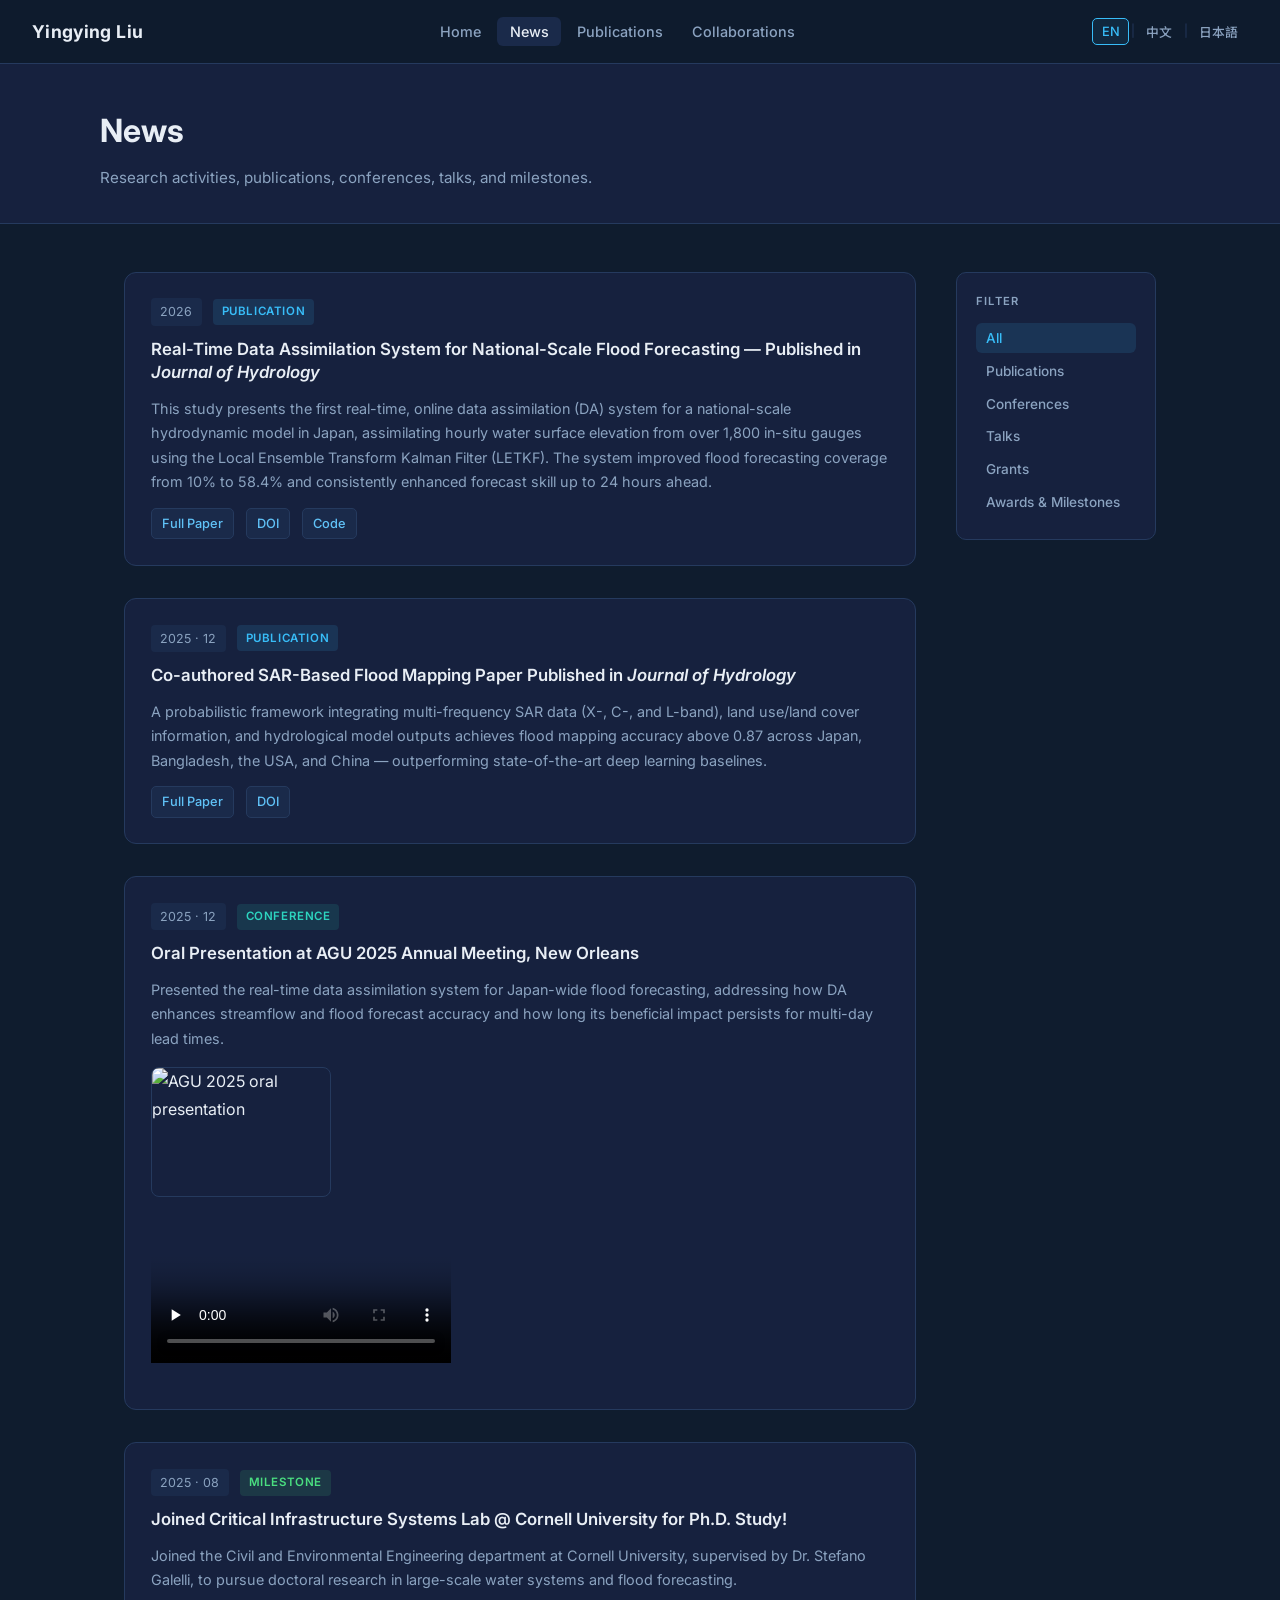
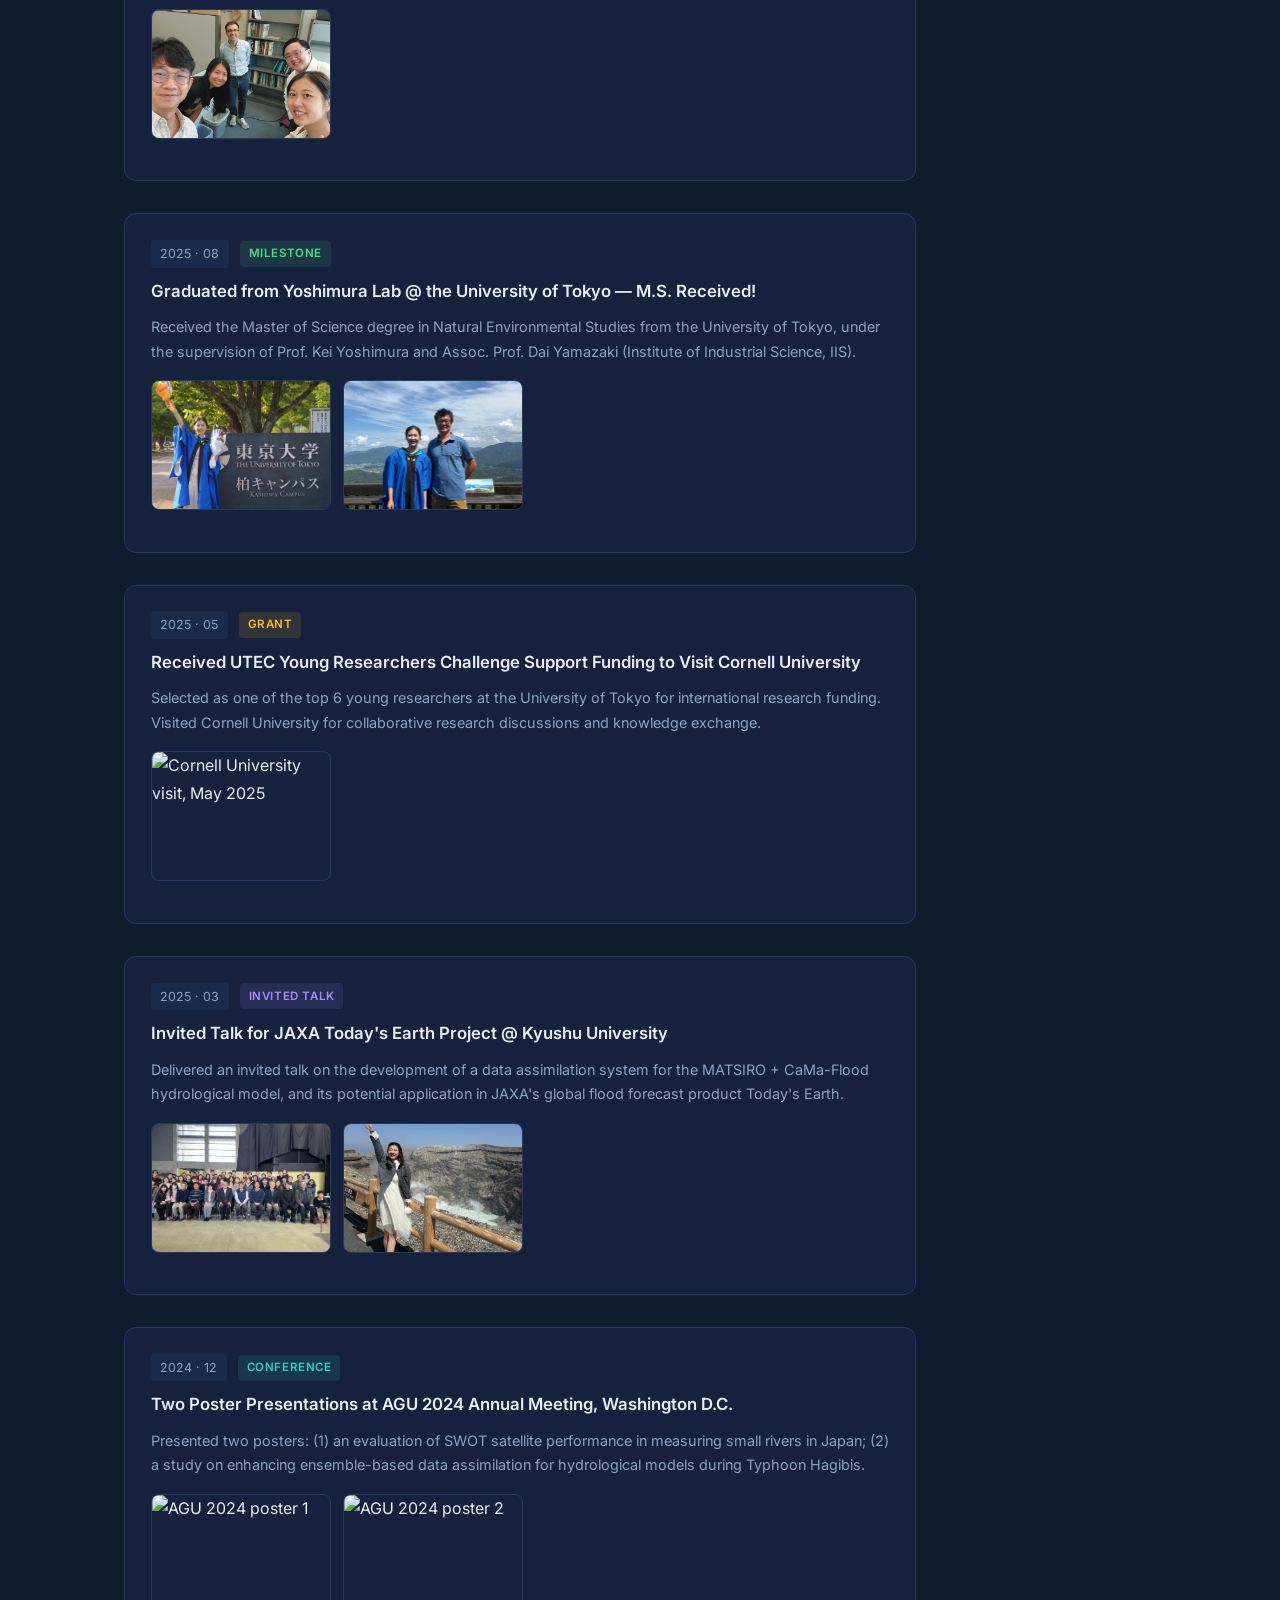
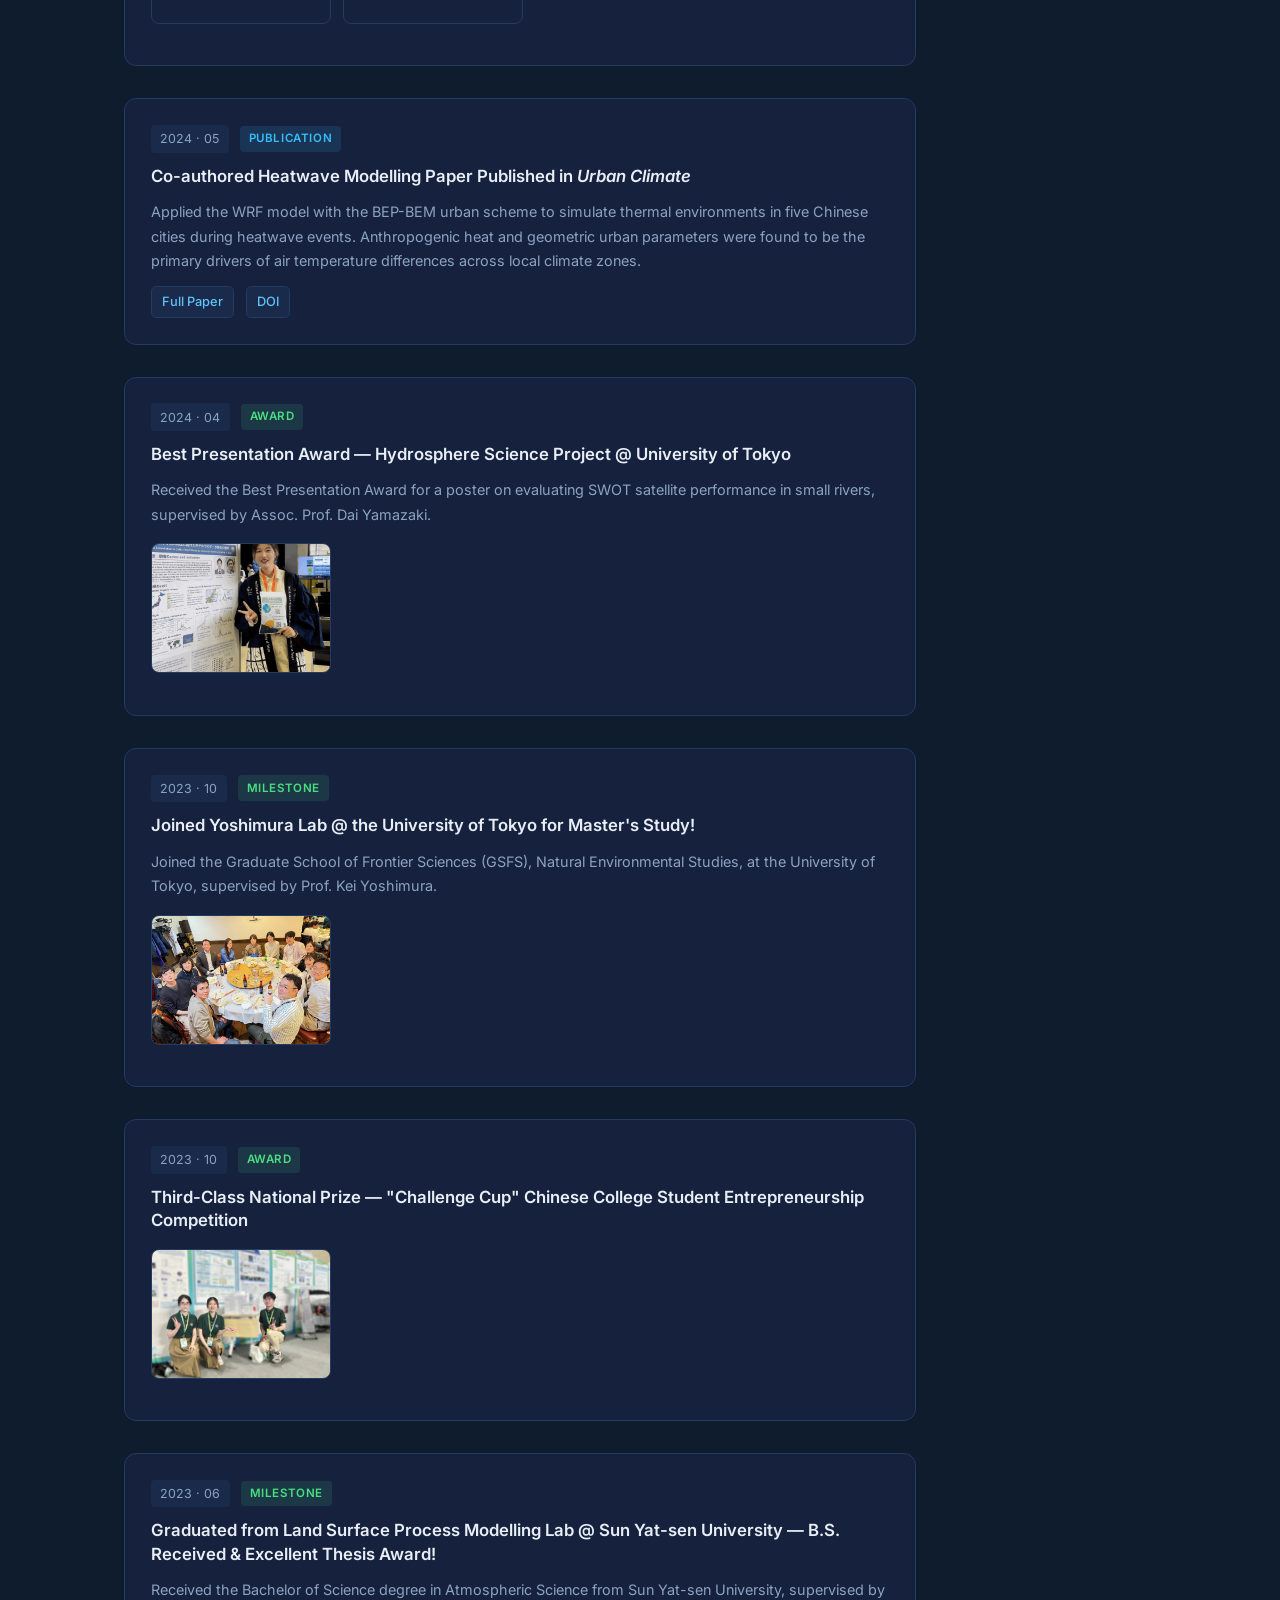
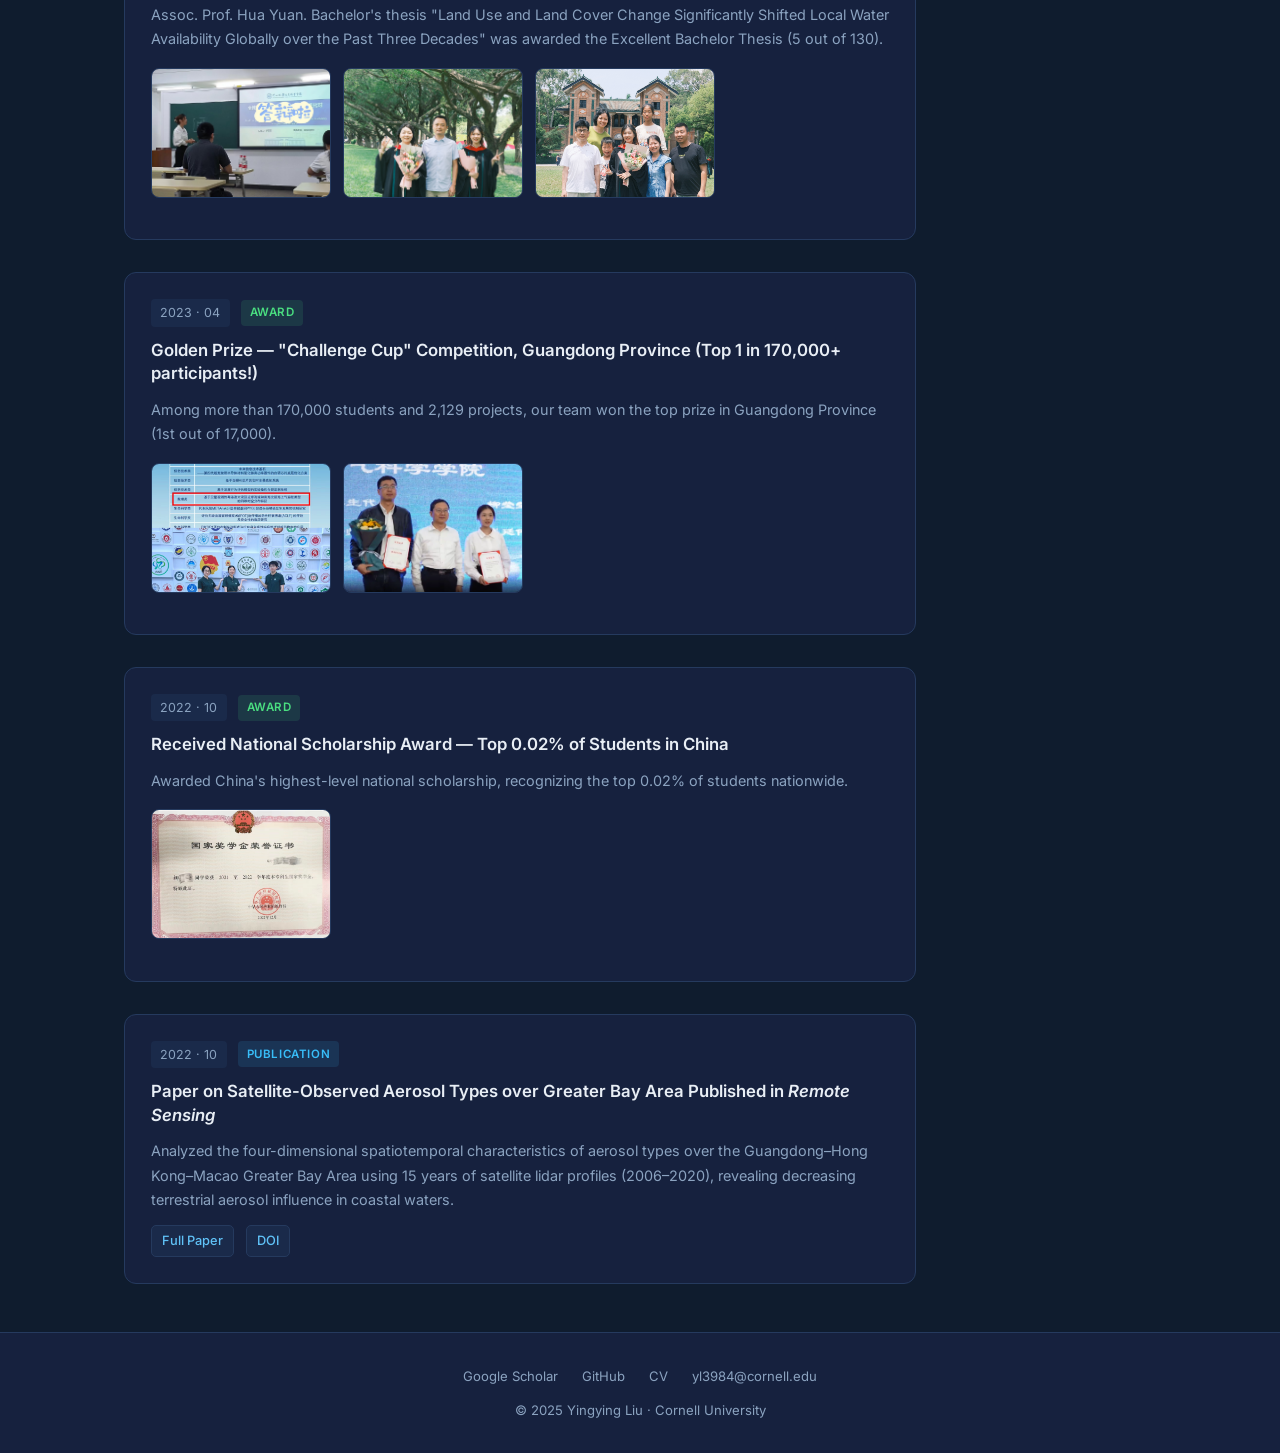
==== news.html @ 11cebb2c "Initial build: trilingual personal academic website Four pages (Home, News, Publications, Collaborat" ====
<!DOCTYPE html>
<html lang="en" data-lang="en">
<head>
  <meta charset="UTF-8" />
  <meta name="viewport" content="width=device-width, initial-scale=1.0" />
  <title>News — Yingying Liu</title>
  <link rel="stylesheet" href="assets/css/style.css" />
</head>
<body>

<nav class="navbar">
  <a class="nav-brand" href="index.html">Yingying Liu</a>
  <ul class="nav-links">
    <li><a href="index.html"><span class="lang-en">Home</span><span class="lang-zh">主页</span><span class="lang-ja">ホーム</span></a></li>
    <li><a href="news.html"><span class="lang-en">News</span><span class="lang-zh">动态</span><span class="lang-ja">ニュース</span></a></li>
    <li><a href="publications.html"><span class="lang-en">Publications</span><span class="lang-zh">论文</span><span class="lang-ja">論文</span></a></li>
    <li><a href="collaborations.html"><span class="lang-en">Collaborations</span><span class="lang-zh">合作</span><span class="lang-ja">共同研究</span></a></li>
  </ul>
  <div class="lang-switcher">
    <button class="lang-btn active" data-lang="en">EN</button>
    <span class="lang-sep">|</span>
    <button class="lang-btn" data-lang="zh">中文</button>
    <span class="lang-sep">|</span>
    <button class="lang-btn" data-lang="ja">日本語</button>
  </div>
  <button class="nav-toggle" aria-label="Toggle menu" aria-expanded="false">
    <span></span><span></span><span></span>
  </button>
</nav>

<div class="page-wrap">
  <div class="page-header">
    <h1><span class="lang-en">News</span><span class="lang-zh">最新动态</span><span class="lang-ja">ニュース</span></h1>
    <p>
      <span class="lang-en">Research activities, publications, conferences, talks, and milestones.</span>
      <span class="lang-zh">科研动态、论文发表、学术会议、演讲及里程碑事件。</span>
      <span class="lang-ja">研究活動、論文発表、学会、講演、マイルストーン。</span>
    </p>
  </div>

  <div class="container">
    <section>
      <div class="news-layout">

        <!-- ── News feed ────────────────────────────────── -->
        <div class="news-feed">

          <!-- ① DA paper 2026 -->
          <article class="news-item" data-category="publication" id="news-da-2026">
            <div class="news-meta">
              <span class="news-date">2026</span>
              <span class="news-cat cat-publication"><span class="lang-en">Publication</span><span class="lang-zh">论文</span><span class="lang-ja">論文</span></span>
            </div>
            <div class="news-title">
              <span class="lang-en">Real-Time Data Assimilation System for National-Scale Flood Forecasting — Published in <em>Journal of Hydrology</em></span>
              <span class="lang-zh">国家尺度洪水预报实时数据同化系统——发表于《水文学报》（Journal of Hydrology）</span>
              <span class="lang-ja">国家スケール洪水予測のためのリアルタイムデータ同化システム — <em>Journal of Hydrology</em> 掲載</span>
            </div>
            <div class="news-desc">
              <span class="lang-en">This study presents the first real-time, online data assimilation (DA) system for a national-scale hydrodynamic model in Japan, assimilating hourly water surface elevation from over 1,800 in-situ gauges using the Local Ensemble Transform Kalman Filter (LETKF). The system improved flood forecasting coverage from 10% to 58.4% and consistently enhanced forecast skill up to 24 hours ahead.</span>
              <span class="lang-zh">本研究在日本首次建立了面向国家尺度水动力模型的实时在线数据同化（DA）系统，采用局地集合变换卡尔曼滤波（LETKF），同化来自全国逾1,800个站点的逐时水位观测数据。系统将洪水预报覆盖率从10%提升至58.4%，并在24小时预见期内持续改善预报效果。</span>
              <span class="lang-ja">本研究は日本初となる国家スケールの水理モデル向けリアルタイムデータ同化システムを構築し、全国1,800以上の観測点から毎時水面標高データをLETKFで同化。洪水予測カバー率を10%から58.4%に向上させ、24時間先の予測精度を一貫して改善しました。</span>
            </div>
            <div class="news-links">
              <a class="news-link" href="https://www.sciencedirect.com/science/article/pii/S0022169426007778" target="_blank" rel="noopener">Full Paper</a>
              <a class="news-link" href="https://doi.org/10.1016/j.jhydrol.2026.135680" target="_blank" rel="noopener">DOI</a>
              <a class="news-link" href="https://github.com/yingyingtokyo/DA_TEjapan" target="_blank" rel="noopener">Code</a>
            </div>
          </article>

          <!-- ② SAR co-author 2025 -->
          <article class="news-item" data-category="publication" id="news-sar-2025">
            <div class="news-meta">
              <span class="news-date">2025 · 12</span>
              <span class="news-cat cat-publication"><span class="lang-en">Publication</span><span class="lang-zh">论文</span><span class="lang-ja">論文</span></span>
            </div>
            <div class="news-title">
              <span class="lang-en">Co-authored SAR-Based Flood Mapping Paper Published in <em>Journal of Hydrology</em></span>
              <span class="lang-zh">合著SAR洪水区域识别论文发表于《水文学报》（Journal of Hydrology）</span>
              <span class="lang-ja">SAR洪水マッピング共著論文が <em>Journal of Hydrology</em> に掲載</span>
            </div>
            <div class="news-desc">
              <span class="lang-en">A probabilistic framework integrating multi-frequency SAR data (X-, C-, and L-band), land use/land cover information, and hydrological model outputs achieves flood mapping accuracy above 0.87 across Japan, Bangladesh, the USA, and China — outperforming state-of-the-art deep learning baselines.</span>
              <span class="lang-zh">该研究提出一种概率框架，融合多频SAR数据（X、C、L波段）、土地利用/覆盖信息及水文模型输出，在日本、孟加拉国、美国和中国的洪水制图精度均超过0.87，优于先进深度学习基线模型。</span>
              <span class="lang-ja">多周波SAR（X・C・Lバンド）データ、土地被覆情報、水文モデル出力を統合した確率論的フレームワークにより、日本・バングラデシュ・米国・中国で洪水マッピング精度0.87以上を達成し、最先端深層学習モデルを上回りました。</span>
            </div>
            <div class="news-links">
              <a class="news-link" href="https://www.sciencedirect.com/science/article/abs/pii/S002216942501412X" target="_blank" rel="noopener">Full Paper</a>
              <a class="news-link" href="https://doi.org/10.1016/j.jhydrol.2025.134074" target="_blank" rel="noopener">DOI</a>
            </div>
          </article>

          <!-- ③ AGU 2025 oral -->
          <article class="news-item" data-category="conference" id="news-agu2025">
            <div class="news-meta">
              <span class="news-date">2025 · 12</span>
              <span class="news-cat cat-conference"><span class="lang-en">Conference</span><span class="lang-zh">学术会议</span><span class="lang-ja">学会</span></span>
            </div>
            <div class="news-title">
              <span class="lang-en">Oral Presentation at AGU 2025 Annual Meeting, New Orleans</span>
              <span class="lang-zh">在AGU 2025年会（新奥尔良）作口头报告</span>
              <span class="lang-ja">AGU 2025年次大会（ニューオーリンズ）にて口頭発表</span>
            </div>
            <div class="news-desc">
              <span class="lang-en">Presented the real-time data assimilation system for Japan-wide flood forecasting, addressing how DA enhances streamflow and flood forecast accuracy and how long its beneficial impact persists for multi-day lead times.</span>
              <span class="lang-zh">介绍了面向全日本洪水预报的实时数据同化系统，探讨了DA如何提升径流及洪水预报精度，以及改善效果在多日预见期内的持续性。</span>
              <span class="lang-ja">全国スケール洪水予測のためのリアルタイムデータ同化システムを発表。DAによる流量・洪水予測精度の向上効果と、その影響が複数日先の予測においていつまで持続するかを議論しました。</span>
            </div>
            <div class="news-photos">
              <img src="images/AGU2025.jpg" alt="AGU 2025 oral presentation" />
            </div>
            <div style="margin: 0.75rem 0;">
              <video controls preload="none" poster="images/AGU2025.jpg">
                <source src="images/AGU2025.MP4" type="video/mp4" />
              </video>
            </div>
          </article>

          <!-- ④ Join Cornell PhD 2025-08 -->
          <article class="news-item" data-category="milestone" id="news-cornell">
            <div class="news-meta">
              <span class="news-date">2025 · 08</span>
              <span class="news-cat cat-milestone"><span class="lang-en">Milestone</span><span class="lang-zh">里程碑</span><span class="lang-ja">マイルストーン</span></span>
            </div>
            <div class="news-title">
              <span class="lang-en">Joined Critical Infrastructure Systems Lab @ Cornell University for Ph.D. Study!</span>
              <span class="lang-zh">加入康奈尔大学关键基础设施系统实验室，开启博士研究之旅！</span>
              <span class="lang-ja">コーネル大学 Critical Infrastructure Systems Lab にてPhD研究を開始！</span>
            </div>
            <div class="news-desc">
              <span class="lang-en">Joined the Civil and Environmental Engineering department at Cornell University, supervised by Dr. Stefano Galelli, to pursue doctoral research in large-scale water systems and flood forecasting.</span>
              <span class="lang-zh">加入康奈尔大学土木与环境工程系，在Stefano Galelli博士的指导下开展大尺度水系统与洪水预报方向的博士研究。</span>
              <span class="lang-ja">コーネル大学土木環境工学科に入学し、Stefano Galelli博士の指導のもと、大規模水システムおよび洪水予測の分野で博士研究を開始しました。</span>
            </div>
            <div class="news-photos">
              <img src="images/Stefano202508.jpg" alt="Cornell University, August 2025" />
            </div>
          </article>

          <!-- ⑤ Graduate UTokyo 2025-08 -->
          <article class="news-item" data-category="milestone" id="news-grad-utokyo">
            <div class="news-meta">
              <span class="news-date">2025 · 08</span>
              <span class="news-cat cat-milestone"><span class="lang-en">Milestone</span><span class="lang-zh">里程碑</span><span class="lang-ja">マイルストーン</span></span>
            </div>
            <div class="news-title">
              <span class="lang-en">Graduated from Yoshimura Lab @ the University of Tokyo — M.S. Received!</span>
              <span class="lang-zh">从东京大学芳村研究室毕业，顺利获得硕士学位！</span>
              <span class="lang-ja">東京大学 芳村研究室を卒業 — 修士号を取得！</span>
            </div>
            <div class="news-desc">
              <span class="lang-en">Received the Master of Science degree in Natural Environmental Studies from the University of Tokyo, under the supervision of Prof. Kei Yoshimura and Assoc. Prof. Dai Yamazaki (Institute of Industrial Science, IIS).</span>
              <span class="lang-zh">在东京大学生产技术研究所（IIS）芳村圭教授和山崎大助理教授的联合指导下，获得自然环境学专攻硕士学位。</span>
              <span class="lang-ja">東京大学生産技術研究所（IIS）の芳村圭教授・山崎大准教授のご指導のもと、自然環境学専攻の修士号を取得しました。</span>
            </div>
            <div class="news-photos">
              <!-- Placeholder: add Yoshimura2025.jpg and Yamazaki2025.jpg to images/ when available -->
              <img src="images/utokyo1.JPG" alt="University of Tokyo graduation 2025" />
              <img src="images/utokyo2.JPG" alt="University of Tokyo graduation 2025" />
            </div>
          </article>

          <!-- ⑥ UTEC funding 2025-05 -->
          <article class="news-item" data-category="grant" id="news-utec">
            <div class="news-meta">
              <span class="news-date">2025 · 05</span>
              <span class="news-cat cat-grant"><span class="lang-en">Grant</span><span class="lang-zh">资助</span><span class="lang-ja">グラント</span></span>
            </div>
            <div class="news-title">
              <span class="lang-en">Received UTEC Young Researchers Challenge Support Funding to Visit Cornell University</span>
              <span class="lang-zh">获得UTEC年轻研究者海外研修资助（UTEC若手海外自由展開・研鑽支援プログラム），赴康奈尔大学访学</span>
              <span class="lang-ja">UTECの若手海外自由展開・研鑽支援プログラムに採択され、コーネル大学への訪問研究を実施</span>
            </div>
            <div class="news-desc">
              <span class="lang-en">Selected as one of the top 6 young researchers at the University of Tokyo for international research funding. Visited Cornell University for collaborative research discussions and knowledge exchange.</span>
              <span class="lang-zh">作为东京大学6名优秀青年研究者之一获得该项资助，赴康奈尔大学进行学术交流与合作研究。</span>
              <span class="lang-ja">東京大学の若手研究者6名の一人として選出され、コーネル大学にて共同研究議論・知識交流を実施しました。</span>
            </div>
            <div class="news-photos">
              <img src="images/cornell202505.jpg" alt="Cornell University visit, May 2025" />
            </div>
          </article>

          <!-- ⑦ Invited talk Kyushu 2025-03 -->
          <article class="news-item" data-category="talk" id="news-kyushu">
            <div class="news-meta">
              <span class="news-date">2025 · 03</span>
              <span class="news-cat cat-talk"><span class="lang-en">Invited Talk</span><span class="lang-zh">特邀报告</span><span class="lang-ja">招待講演</span></span>
            </div>
            <div class="news-title">
              <span class="lang-en">Invited Talk for JAXA Today's Earth Project @ Kyushu University</span>
              <span class="lang-zh">受邀在九州大学作JAXA Today's Earth项目学术报告</span>
              <span class="lang-ja">九州大学にてJAXA Today's Earth プロジェクトへの招待講演</span>
            </div>
            <div class="news-desc">
              <span class="lang-en">Delivered an invited talk on the development of a data assimilation system for the MATSIRO + CaMa-Flood hydrological model, and its potential application in JAXA's global flood forecast product Today's Earth.</span>
              <span class="lang-zh">就MATSIRO+CaMa-Flood水文模型数据同化系统的开发及其在JAXA洪水预报产品Today's Earth中的潜在应用作特邀报告。</span>
              <span class="lang-ja">MATSIRO＋CaMa-Floodモデルへのデータ同化システム開発と、JAXAの洪水予測プロダクト「Today's Earth」への応用可能性について招待講演を行いました。</span>
            </div>
            <div class="news-photos">
              <img src="images/kyushu1.jpg" alt="Kyushu University invited talk" />
              <img src="images/kyushu2.jpg" alt="Kyushu University invited talk" />
            </div>
          </article>

          <!-- ⑧ AGU 2024 poster Washington DC -->
          <article class="news-item" data-category="conference" id="news-agu2024">
            <div class="news-meta">
              <span class="news-date">2024 · 12</span>
              <span class="news-cat cat-conference"><span class="lang-en">Conference</span><span class="lang-zh">学术会议</span><span class="lang-ja">学会</span></span>
            </div>
            <div class="news-title">
              <span class="lang-en">Two Poster Presentations at AGU 2024 Annual Meeting, Washington D.C.</span>
              <span class="lang-zh">在AGU 2024年会（华盛顿特区）作两篇墙报展示</span>
              <span class="lang-ja">AGU 2024年次大会（ワシントンD.C.）にてポスター発表2件</span>
            </div>
            <div class="news-desc">
              <span class="lang-en">Presented two posters: (1) an evaluation of SWOT satellite performance in measuring small rivers in Japan; (2) a study on enhancing ensemble-based data assimilation for hydrological models during Typhoon Hagibis.</span>
              <span class="lang-zh">两篇墙报分别聚焦于：（1）SWOT卫星在日本小河流水位测量精度评估；（2）台风"哈吉贝斯"期间增强集合数据同化性能的研究。</span>
              <span class="lang-ja">2件の発表：（1）日本の中小河川におけるSWOT衛星の精度評価、（2）台風ハギビス期間中の集合データ同化強化手法の研究。</span>
            </div>
            <div class="news-photos">
              <img src="images/AGU20241.jpg" alt="AGU 2024 poster 1" />
              <img src="images/AGU20242.jpg" alt="AGU 2024 poster 2" />
            </div>
          </article>

          <!-- ⑨ Urban Climate paper 2024-05 -->
          <article class="news-item" data-category="publication" id="news-urban-climate">
            <div class="news-meta">
              <span class="news-date">2024 · 05</span>
              <span class="news-cat cat-publication"><span class="lang-en">Publication</span><span class="lang-zh">论文</span><span class="lang-ja">論文</span></span>
            </div>
            <div class="news-title">
              <span class="lang-en">Co-authored Heatwave Modelling Paper Published in <em>Urban Climate</em></span>
              <span class="lang-zh">合著城市热浪模拟论文发表于《城市气候》（Urban Climate）</span>
              <span class="lang-ja">都市ヒートウェーブモデリング共著論文が <em>Urban Climate</em> に掲載</span>
            </div>
            <div class="news-desc">
              <span class="lang-en">Applied the WRF model with the BEP-BEM urban scheme to simulate thermal environments in five Chinese cities during heatwave events. Anthropogenic heat and geometric urban parameters were found to be the primary drivers of air temperature differences across local climate zones.</span>
              <span class="lang-zh">应用耦合BEP-BEM城市方案的WRF模式，模拟中国五座城市热浪期间的热环境。研究发现，人为热排放与城市几何参数是不同局地气候区气温差异的主要驱动因子。</span>
              <span class="lang-ja">BEP-BEM都市スキームを組み込んだWRFモデルで中国5都市のヒートウェーブ時の熱環境を解析。人為的発熱と都市幾何パラメータが局地気候区間の気温差の主要因であることを明らかにしました。</span>
            </div>
            <div class="news-links">
              <a class="news-link" href="https://www.sciencedirect.com/science/article/abs/pii/S2212095524001895" target="_blank" rel="noopener">Full Paper</a>
              <a class="news-link" href="https://doi.org/10.1016/j.uclim.2024.101993" target="_blank" rel="noopener">DOI</a>
            </div>
          </article>

          <!-- ⑩ Best Presentation Award UTokyo 2024-04 -->
          <article class="news-item" data-category="milestone" id="news-award-utokyo">
            <div class="news-meta">
              <span class="news-date">2024 · 04</span>
              <span class="news-cat cat-milestone"><span class="lang-en">Award</span><span class="lang-zh">获奖</span><span class="lang-ja">受賞</span></span>
            </div>
            <div class="news-title">
              <span class="lang-en">Best Presentation Award — Hydrosphere Science Project @ University of Tokyo</span>
              <span class="lang-zh">荣获东京大学水圈科学项目最佳演讲奖</span>
              <span class="lang-ja">東京大学 水圏科学プロジェクト 最優秀発表賞を受賞</span>
            </div>
            <div class="news-desc">
              <span class="lang-en">Received the Best Presentation Award for a poster on evaluating SWOT satellite performance in small rivers, supervised by Assoc. Prof. Dai Yamazaki.</span>
              <span class="lang-zh">因关于SWOT卫星小河流测量性能评估的墙报荣获最佳演讲奖，该研究由山崎大副教授指导。</span>
              <span class="lang-ja">山崎大准教授指導のもと、SWOTの中小河川精度評価に関するポスター発表で最優秀発表賞を受賞しました。</span>
            </div>
            <div class="news-photos">
              <img src="images/Utokyo202404.jpg" alt="Best Presentation Award, University of Tokyo 2024" />
            </div>
          </article>

          <!-- ⑪ Join UTokyo 2023-10 -->
          <article class="news-item" data-category="milestone" id="news-join-utokyo">
            <div class="news-meta">
              <span class="news-date">2023 · 10</span>
              <span class="news-cat cat-milestone"><span class="lang-en">Milestone</span><span class="lang-zh">里程碑</span><span class="lang-ja">マイルストーン</span></span>
            </div>
            <div class="news-title">
              <span class="lang-en">Joined Yoshimura Lab @ the University of Tokyo for Master's Study!</span>
              <span class="lang-zh">加入东京大学芳村研究室，开启硕士研究！</span>
              <span class="lang-ja">東京大学 芳村研究室に入学し、修士研究を開始！</span>
            </div>
            <div class="news-desc">
              <span class="lang-en">Joined the Graduate School of Frontier Sciences (GSFS), Natural Environmental Studies, at the University of Tokyo, supervised by Prof. Kei Yoshimura.</span>
              <span class="lang-zh">加入东京大学新领域创成科学研究科自然环境学专攻，在芳村圭教授的指导下开展硕士研究。</span>
              <span class="lang-ja">東京大学大学院新領域創成科学研究科自然環境学専攻に入学し、芳村圭教授のご指導のもと修士研究を開始しました。</span>
            </div>
            <div class="news-photos">
              <img src="images/Yoshimura202308.JPG" alt="Joining Yoshimura Lab, University of Tokyo" />
            </div>
          </article>

          <!-- ⑫ Challenge Cup Third Prize 2023-10 -->
          <article class="news-item" data-category="milestone" id="news-challenge-cup-3">
            <div class="news-meta">
              <span class="news-date">2023 · 10</span>
              <span class="news-cat cat-milestone"><span class="lang-en">Award</span><span class="lang-zh">获奖</span><span class="lang-ja">受賞</span></span>
            </div>
            <div class="news-title">
              <span class="lang-en">Third-Class National Prize — "Challenge Cup" Chinese College Student Entrepreneurship Competition</span>
              <span class="lang-zh">荣获"挑战杯"中国大学生创业计划竞赛全国三等奖</span>
              <span class="lang-ja">「挑戦杯」中国大学生起業計画コンペ 全国三等賞を受賞</span>
            </div>
            <div class="news-photos">
              <img src="images/Challenge1.JPG" alt="Challenge Cup award" />
            </div>
          </article>

          <!-- ⑬ Graduate Sun Yat-sen 2023-06 -->
          <article class="news-item" data-category="milestone" id="news-grad-sysu">
            <div class="news-meta">
              <span class="news-date">2023 · 06</span>
              <span class="news-cat cat-milestone"><span class="lang-en">Milestone</span><span class="lang-zh">里程碑</span><span class="lang-ja">マイルストーン</span></span>
            </div>
            <div class="news-title">
              <span class="lang-en">Graduated from Land Surface Process Modelling Lab @ Sun Yat-sen University — B.S. Received &amp; Excellent Thesis Award!</span>
              <span class="lang-zh">从中山大学陆面过程模式开发实验室毕业，荣获学士学位及优秀毕业论文奖！</span>
              <span class="lang-ja">中山大学 陸面過程モデル開発研究室を卒業 — 学士号取得・優秀卒業論文賞受賞！</span>
            </div>
            <div class="news-desc">
              <span class="lang-en">Received the Bachelor of Science degree in Atmospheric Science from Sun Yat-sen University, supervised by Assoc. Prof. Hua Yuan. Bachelor's thesis "Land Use and Land Cover Change Significantly Shifted Local Water Availability Globally over the Past Three Decades" was awarded the Excellent Bachelor Thesis (5 out of 130).</span>
              <span class="lang-zh">在中山大学袁华副教授指导下，获得大气科学学士学位。毕业论文《过去三十年土地利用/覆盖变化对全球局地水资源可用性的显著影响》荣获优秀毕业论文奖（130篇中排名第5）。</span>
              <span class="lang-ja">中山大学の袁華准教授のご指導のもと、大気科学の学士号を取得。卒業論文「過去30年間の土地利用・土地被覆変化が世界の局地的水利用可能量に与えた影響」が優秀卒業論文賞（130編中5位）を受賞しました。</span>
            </div>
            <div class="news-photos">
              <img src="images/Hua1.JPG" alt="Graduation Sun Yat-sen University 2023" />
              <img src="images/Hua2.JPG" alt="Graduation Sun Yat-sen University 2023" />
              <img src="images/Hua3.jpg" alt="Graduation Sun Yat-sen University 2023" />
            </div>
          </article>

          <!-- ⑭ Challenge Cup Golden Prize Guangdong 2023-04 -->
          <article class="news-item" data-category="milestone" id="news-challenge-gold">
            <div class="news-meta">
              <span class="news-date">2023 · 04</span>
              <span class="news-cat cat-milestone"><span class="lang-en">Award</span><span class="lang-zh">获奖</span><span class="lang-ja">受賞</span></span>
            </div>
            <div class="news-title">
              <span class="lang-en">Golden Prize — "Challenge Cup" Competition, Guangdong Province (Top 1 in 170,000+ participants!)</span>
              <span class="lang-zh">荣获"挑战杯"广东省金奖（逾17万名参赛者中排名第1！）</span>
              <span class="lang-ja">「挑戦杯」広東省大会 金賞受賞（17万人以上の参加者中1位！）</span>
            </div>
            <div class="news-desc">
              <span class="lang-en">Among more than 170,000 students and 2,129 projects, our team won the top prize in Guangdong Province (1st out of 17,000).</span>
              <span class="lang-zh">在逾17万名学生、2129个项目的角逐中，我们团队荣获广东省最高奖（17000个项目中排名第1）。</span>
              <span class="lang-ja">17万人以上の学生・2,129プロジェクトの中から、広東省最高賞（17,000プロジェクト中1位）を獲得しました。</span>
            </div>
            <div class="news-photos">
              <img src="images/Challenge2.JPG" alt="Challenge Cup Golden Prize Guangdong" />
              <img src="images/Challenge3.PNG" alt="Challenge Cup award ceremony" />
            </div>
          </article>

          <!-- ⑮ National Scholarship 2022-10 -->
          <article class="news-item" data-category="milestone" id="news-national-scholarship">
            <div class="news-meta">
              <span class="news-date">2022 · 10</span>
              <span class="news-cat cat-milestone"><span class="lang-en">Award</span><span class="lang-zh">获奖</span><span class="lang-ja">受賞</span></span>
            </div>
            <div class="news-title">
              <span class="lang-en">Received National Scholarship Award — Top 0.02% of Students in China</span>
              <span class="lang-zh">荣获国家奖学金（全国前0.02%学生）</span>
              <span class="lang-ja">国家奨学金受賞 — 中国全学生の上位0.02%</span>
            </div>
            <div class="news-desc">
              <span class="lang-en">Awarded China's highest-level national scholarship, recognizing the top 0.02% of students nationwide.</span>
              <span class="lang-zh">荣获中国最高级别国家奖学金，代表全国前0.02%的优秀学生。</span>
              <span class="lang-ja">中国最高レベルの国家奨学金を受賞。全国学生の上位0.02%に相当します。</span>
            </div>
            <div class="news-photos">
              <img src="images/Award.jpg" alt="National Scholarship Award" />
            </div>
          </article>

          <!-- ⑯ Remote Sensing paper 2022-10 -->
          <article class="news-item" data-category="publication" id="news-rs-2022">
            <div class="news-meta">
              <span class="news-date">2022 · 10</span>
              <span class="news-cat cat-publication"><span class="lang-en">Publication</span><span class="lang-zh">论文</span><span class="lang-ja">論文</span></span>
            </div>
            <div class="news-title">
              <span class="lang-en">Paper on Satellite-Observed Aerosol Types over Greater Bay Area Published in <em>Remote Sensing</em></span>
              <span class="lang-zh">卫星观测粤港澳大湾区海域气溶胶类型研究论文发表于《遥感》（Remote Sensing）</span>
              <span class="lang-ja">粤港澳大湾区沿海域の衛星観測エアロゾルタイプ研究論文が <em>Remote Sensing</em> に掲載</span>
            </div>
            <div class="news-desc">
              <span class="lang-en">Analyzed the four-dimensional spatiotemporal characteristics of aerosol types over the Guangdong–Hong Kong–Macao Greater Bay Area using 15 years of satellite lidar profiles (2006–2020), revealing decreasing terrestrial aerosol influence in coastal waters.</span>
              <span class="lang-zh">利用2006—2020年共15年的卫星激光雷达廓线数据，分析了粤港澳大湾区沿海气溶胶类型的四维时空特征，揭示了陆地气溶胶对沿海水域影响的减弱趋势。</span>
              <span class="lang-ja">2006〜2020年の15年間の衛星ライダーデータを用いて、粤港澳大湾区沿海のエアロゾルタイプの四次元時空間特性を解析し、陸源エアロゾルの影響が沿海で低下していることを明らかにしました。</span>
            </div>
            <div class="news-links">
              <a class="news-link" href="https://www.mdpi.com/2072-4292/14/21/5464" target="_blank" rel="noopener">Full Paper</a>
              <a class="news-link" href="https://doi.org/10.3390/rs14215464" target="_blank" rel="noopener">DOI</a>
            </div>
          </article>

        </div><!-- end news-feed -->

        <!-- ── Filter nav (right column) ─────────────────── -->
        <aside class="news-filter-nav">
          <div class="filter-title">
            <span class="lang-en">Filter</span>
            <span class="lang-zh">分类筛选</span>
            <span class="lang-ja">カテゴリ</span>
          </div>
          <button class="filter-btn active" data-cat="all">
            <span class="lang-en">All</span>
            <span class="lang-zh">全部</span>
            <span class="lang-ja">すべて</span>
          </button>
          <button class="filter-btn" data-cat="publication">
            <span class="lang-en">Publications</span>
            <span class="lang-zh">论文发表</span>
            <span class="lang-ja">論文発表</span>
          </button>
          <button class="filter-btn" data-cat="conference">
            <span class="lang-en">Conferences</span>
            <span class="lang-zh">学术会议</span>
            <span class="lang-ja">学会発表</span>
          </button>
          <button class="filter-btn" data-cat="talk">
            <span class="lang-en">Talks</span>
            <span class="lang-zh">特邀报告</span>
            <span class="lang-ja">招待講演</span>
          </button>
          <button class="filter-btn" data-cat="grant">
            <span class="lang-en">Grants</span>
            <span class="lang-zh">科研资助</span>
            <span class="lang-ja">グラント</span>
          </button>
          <button class="filter-btn" data-cat="milestone">
            <span class="lang-en">Awards &amp; Milestones</span>
            <span class="lang-zh">获奖与里程碑</span>
            <span class="lang-ja">受賞・マイルストーン</span>
          </button>
        </aside>

      </div><!-- end news-layout -->
    </section>
  </div>
</div>

<footer>
  <div class="footer-links">
    <a href="https://scholar.google.com/citations?user=myQ_Gn8AAAAJ&hl=en" target="_blank" rel="noopener">Google Scholar</a>
    <a href="https://github.com/yingyingtokyo" target="_blank" rel="noopener">GitHub</a>
    <a href="images/CV.pdf" target="_blank" rel="noopener">CV</a>
    <a href="mailto:yl3984@cornell.edu">yl3984@cornell.edu</a>
  </div>
  <div>
    <span class="lang-en">© 2025 Yingying Liu · Cornell University</span>
    <span class="lang-zh">© 2025 柳莹莹 · 康奈尔大学</span>
    <span class="lang-ja">© 2025 劉莹莹 · コーネル大学</span>
  </div>
</footer>

<script src="assets/js/main.js"></script>
</body>
</html>
---- assets/css/style.css ----
/* ============================================================
   Global reset & fonts
   ============================================================ */
@import url('https://fonts.googleapis.com/css2?family=Inter:wght@300;400;500;600;700&family=Noto+Sans+SC:wght@300;400;500;700&family=Noto+Sans+JP:wght@300;400;500;700&display=swap');

*, *::before, *::after { box-sizing: border-box; margin: 0; padding: 0; }

:root {
  --bg:        #0f1c2e;
  --bg-panel:  #16213e;
  --bg-card:   #1a2a4a;
  --border:    #253a5e;
  --text:      #e8eef5;
  --text-muted:#8ba3c0;
  --accent:    #38bdf8;
  --accent2:   #2dd4bf;
  --link:      #60c2f7;
  --nav-h:     64px;
}

html { scroll-behavior: smooth; }
body {
  background: var(--bg);
  color: var(--text);
  font-family: 'Inter', 'Noto Sans SC', 'Noto Sans JP', sans-serif;
  font-size: 16px;
  line-height: 1.7;
  min-height: 100vh;
}

[data-lang="zh"] body { font-family: 'Noto Sans SC', 'Inter', sans-serif; }
[data-lang="ja"] body { font-family: 'Noto Sans JP', 'Inter', sans-serif; }

a { color: var(--link); text-decoration: none; }
a:hover { color: var(--accent); text-decoration: underline; }

img { max-width: 100%; border-radius: 6px; display: block; }

/* ============================================================
   Language visibility
   ============================================================ */
[data-lang="en"]  .lang-zh,
[data-lang="en"]  .lang-ja,
[data-lang="zh"]  .lang-en,
[data-lang="zh"]  .lang-ja,
[data-lang="ja"]  .lang-en,
[data-lang="ja"]  .lang-zh  { display: none; }

/* Homepage intro overrides — always show all three */
.always-all-langs .lang-en,
.always-all-langs .lang-zh,
.always-all-langs .lang-ja { display: block !important; }

/* ============================================================
   Navigation
   ============================================================ */
.navbar {
  position: fixed;
  top: 0; left: 0; right: 0;
  height: var(--nav-h);
  background: rgba(15, 28, 46, 0.96);
  backdrop-filter: blur(8px);
  border-bottom: 1px solid var(--border);
  z-index: 1000;
  display: flex;
  align-items: center;
  padding: 0 2rem;
  gap: 1.5rem;
}

.nav-brand {
  font-size: 1.1rem;
  font-weight: 700;
  color: var(--text);
  white-space: nowrap;
  letter-spacing: 0.02em;
  text-decoration: none;
}
.nav-brand:hover { color: var(--accent); text-decoration: none; }

.nav-links {
  display: flex;
  gap: 0.2rem;
  list-style: none;
  flex: 1;
  justify-content: center;
}
.nav-links a {
  color: var(--text-muted);
  font-size: 0.9rem;
  font-weight: 500;
  padding: 0.4rem 0.8rem;
  border-radius: 6px;
  transition: background 0.2s, color 0.2s;
  text-decoration: none;
}
.nav-links a:hover,
.nav-links a.active { color: var(--text); background: var(--bg-card); }

.lang-switcher {
  display: flex;
  gap: 0.1rem;
  align-items: center;
  flex-shrink: 0;
}
.lang-btn {
  background: none;
  border: 1px solid transparent;
  color: var(--text-muted);
  font-size: 0.8rem;
  font-weight: 500;
  padding: 0.3rem 0.55rem;
  border-radius: 5px;
  cursor: pointer;
  transition: all 0.2s;
  font-family: inherit;
}
.lang-btn:hover { color: var(--text); border-color: var(--border); }
.lang-btn.active { color: var(--accent); border-color: var(--accent); background: rgba(56,189,248,0.08); }
.lang-sep { color: var(--border); font-size: 0.75rem; }

/* Hamburger (mobile) */
.nav-toggle {
  display: none;
  background: none;
  border: none;
  color: var(--text);
  cursor: pointer;
  padding: 0.4rem;
  margin-left: auto;
  flex-direction: column;
  gap: 5px;
}
.nav-toggle span {
  display: block;
  width: 22px; height: 2px;
  background: currentColor;
  border-radius: 2px;
  transition: all 0.25s;
}

/* ============================================================
   Page wrapper
   ============================================================ */
.page-wrap {
  padding-top: var(--nav-h);
  min-height: 100vh;
}

/* ============================================================
   Hero (home)
   ============================================================ */
.hero {
  position: relative;
  height: 380px;
  overflow: hidden;
  background: linear-gradient(135deg, #0a1628 0%, #16213e 50%, #0d2137 100%);
  display: flex;
  align-items: center;
  justify-content: center;
  text-align: center;
}
.hero-bg {
  position: absolute;
  inset: 0;
  background-image: url('../images/research_map.png');
  background-size: cover;
  background-position: center;
  opacity: 0.18;
}
.hero-content { position: relative; z-index: 1; padding: 2rem; }
.hero-content h1 {
  font-size: clamp(2rem, 5vw, 3rem);
  font-weight: 700;
  letter-spacing: 0.02em;
  color: #fff;
  margin-bottom: 0.5rem;
}
.hero-content .tagline {
  font-size: 1.05rem;
  color: var(--text-muted);
  max-width: 600px;
  margin: 0 auto;
}
.hero-content .tagline-zh,
.hero-content .tagline-ja { font-size: 1rem; }

/* ============================================================
   Main content sections
   ============================================================ */
.container {
  max-width: 1080px;
  margin: 0 auto;
  padding: 0 1.5rem;
}

section { padding: 3rem 0; }

.section-title {
  font-size: 1.5rem;
  font-weight: 700;
  color: var(--accent);
  margin-bottom: 1.75rem;
  padding-bottom: 0.5rem;
  border-bottom: 1px solid var(--border);
}

/* ============================================================
   Home: intro card
   ============================================================ */
.intro-card {
  background: var(--bg-panel);
  border: 1px solid var(--border);
  border-radius: 12px;
  padding: 2.5rem;
}

.intro-top {
  display: flex;
  gap: 2rem;
  align-items: flex-start;
  margin-bottom: 2rem;
}
.photo-block { flex-shrink: 0; }
.self-photo {
  width: 140px;
  height: 170px;
  object-fit: cover;
  border-radius: 10px;
  border: 2px solid var(--border);
}

.intro-text { flex: 1; }
.intro-name {
  font-size: 1.6rem;
  font-weight: 700;
  color: var(--text);
  margin-bottom: 0.15rem;
}
.intro-affil {
  color: var(--accent);
  font-size: 0.9rem;
  margin-bottom: 1rem;
}

/* Tri-lingual stacked blocks */
.trilingual-block { display: flex; flex-direction: column; gap: 1.5rem; }
.lang-block {
  border-left: 3px solid var(--border);
  padding-left: 1rem;
}
.lang-block.en { border-color: var(--accent); }
.lang-block.zh { border-color: var(--accent2); }
.lang-block.ja { border-color: #a78bfa; }
.lang-label {
  font-size: 0.7rem;
  font-weight: 600;
  letter-spacing: 0.08em;
  text-transform: uppercase;
  color: var(--text-muted);
  margin-bottom: 0.4rem;
}
.lang-block.en .lang-label { color: var(--accent); }
.lang-block.zh .lang-label { color: var(--accent2); }
.lang-block.ja .lang-label { color: #a78bfa; }

.research-map-figure {
  margin: 2rem 0;
  text-align: center;
}
.research-map-figure img { max-width: 100%; border-radius: 10px; margin: 0 auto; }
.research-map-figure figcaption {
  font-size: 0.8rem;
  color: var(--text-muted);
  margin-top: 0.5rem;
}

.education-section { margin-top: 1.5rem; }
.edu-title {
  font-size: 0.75rem;
  font-weight: 600;
  letter-spacing: 0.08em;
  text-transform: uppercase;
  color: var(--text-muted);
  margin-bottom: 0.75rem;
}
.edu-list { list-style: none; display: flex; flex-direction: column; gap: 0.45rem; }
.edu-list li {
  font-size: 0.9rem;
  display: flex;
  gap: 0.5rem;
  align-items: baseline;
}
.edu-degree {
  color: var(--text-muted);
  font-size: 0.8rem;
  white-space: nowrap;
  flex-shrink: 0;
}
.edu-place { color: var(--text); }

.profile-links {
  display: flex;
  gap: 1rem;
  margin-top: 1.75rem;
  flex-wrap: wrap;
}
.profile-btn {
  display: inline-flex;
  align-items: center;
  gap: 0.4rem;
  background: var(--bg-card);
  border: 1px solid var(--border);
  color: var(--text);
  padding: 0.5rem 1.1rem;
  border-radius: 8px;
  font-size: 0.85rem;
  font-weight: 500;
  transition: border-color 0.2s, color 0.2s;
  text-decoration: none;
}
.profile-btn:hover { border-color: var(--accent); color: var(--accent); text-decoration: none; }
.profile-btn svg { width: 16px; height: 16px; flex-shrink: 0; }

/* ============================================================
   News page
   ============================================================ */
.news-layout {
  display: grid;
  grid-template-columns: 1fr 200px;
  gap: 2.5rem;
  align-items: start;
}

/* Category filter */
.news-filter-nav {
  position: sticky;
  top: calc(var(--nav-h) + 1.5rem);
  background: var(--bg-panel);
  border: 1px solid var(--border);
  border-radius: 10px;
  padding: 1.2rem;
}
.filter-title {
  font-size: 0.7rem;
  font-weight: 600;
  letter-spacing: 0.1em;
  text-transform: uppercase;
  color: var(--text-muted);
  margin-bottom: 0.75rem;
}
.filter-btn {
  display: block;
  width: 100%;
  text-align: left;
  background: none;
  border: none;
  color: var(--text-muted);
  font-size: 0.85rem;
  font-weight: 500;
  padding: 0.45rem 0.6rem;
  border-radius: 6px;
  cursor: pointer;
  font-family: inherit;
  transition: all 0.15s;
  margin-bottom: 0.15rem;
}
.filter-btn:hover { background: var(--bg-card); color: var(--text); }
.filter-btn.active { background: rgba(56,189,248,0.12); color: var(--accent); }

/* News items */
.news-feed { display: flex; flex-direction: column; gap: 2rem; }
.news-item {
  background: var(--bg-panel);
  border: 1px solid var(--border);
  border-radius: 12px;
  padding: 1.6rem;
  transition: border-color 0.2s;
}
.news-item:hover { border-color: #2d4a6e; }
.news-item.hidden { display: none; }

.news-meta {
  display: flex;
  align-items: center;
  gap: 0.7rem;
  margin-bottom: 0.75rem;
  flex-wrap: wrap;
}
.news-date {
  font-size: 0.78rem;
  color: var(--text-muted);
  background: var(--bg-card);
  padding: 0.2rem 0.6rem;
  border-radius: 4px;
}
.news-cat {
  font-size: 0.72rem;
  font-weight: 600;
  letter-spacing: 0.05em;
  text-transform: uppercase;
  padding: 0.2rem 0.55rem;
  border-radius: 4px;
}
.cat-publication  { background: rgba(56,189,248,0.12);  color: var(--accent); }
.cat-conference   { background: rgba(45,212,191,0.12);  color: var(--accent2); }
.cat-talk         { background: rgba(167,139,250,0.12); color: #a78bfa; }
.cat-grant        { background: rgba(251,191,36,0.12);  color: #fbbf24; }
.cat-milestone    { background: rgba(74,222,128,0.12);  color: #4ade80; }

.news-title {
  font-size: 1.05rem;
  font-weight: 600;
  color: var(--text);
  margin-bottom: 0.75rem;
  line-height: 1.4;
}

.news-photos {
  display: flex;
  gap: 0.75rem;
  flex-wrap: wrap;
  margin: 1rem 0;
}
.news-photos img {
  width: 180px;
  height: 130px;
  object-fit: cover;
  border-radius: 8px;
  border: 1px solid var(--border);
}
.news-photos video {
  width: 100%;
  max-width: 480px;
  border-radius: 8px;
  border: 1px solid var(--border);
}

.news-desc {
  font-size: 0.9rem;
  color: var(--text-muted);
  line-height: 1.7;
  margin-bottom: 0.8rem;
}

.news-links { display: flex; gap: 0.7rem; flex-wrap: wrap; margin-top: 0.5rem; }
.news-link {
  font-size: 0.8rem;
  font-weight: 500;
  color: var(--link);
  background: var(--bg-card);
  border: 1px solid var(--border);
  padding: 0.25rem 0.65rem;
  border-radius: 5px;
  text-decoration: none;
  transition: border-color 0.15s, color 0.15s;
}
.news-link:hover { border-color: var(--accent); color: var(--accent); text-decoration: none; }

/* ============================================================
   Publications page
   ============================================================ */
.pub-layout {
  display: grid;
  grid-template-columns: 1fr 160px;
  gap: 2.5rem;
  align-items: start;
}

.year-nav {
  position: sticky;
  top: calc(var(--nav-h) + 1.5rem);
  background: var(--bg-panel);
  border: 1px solid var(--border);
  border-radius: 10px;
  padding: 1.2rem;
}
.year-nav-title {
  font-size: 0.7rem;
  font-weight: 600;
  letter-spacing: 0.1em;
  text-transform: uppercase;
  color: var(--text-muted);
  margin-bottom: 0.75rem;
}
.year-nav a {
  display: block;
  color: var(--text-muted);
  font-size: 0.9rem;
  font-weight: 500;
  padding: 0.35rem 0.6rem;
  border-radius: 6px;
  transition: all 0.15s;
  text-decoration: none;
  margin-bottom: 0.1rem;
}
.year-nav a:hover { background: var(--bg-card); color: var(--text); text-decoration: none; }

.pub-year-section { margin-bottom: 2.5rem; }
.pub-year-heading {
  font-size: 1.3rem;
  font-weight: 700;
  color: var(--text);
  border-bottom: 2px solid var(--border);
  padding-bottom: 0.5rem;
  margin-bottom: 1.25rem;
}

.pub-list { list-style: none; display: flex; flex-direction: column; gap: 1.25rem; }
.pub-item {
  display: flex;
  gap: 0.75rem;
  font-size: 0.88rem;
  line-height: 1.65;
  padding: 1rem 1.2rem;
  background: var(--bg-panel);
  border: 1px solid var(--border);
  border-radius: 8px;
  transition: border-color 0.2s;
}
.pub-item:hover { border-color: #2d4a6e; }
.pub-num {
  color: var(--text-muted);
  font-weight: 600;
  flex-shrink: 0;
  min-width: 1.6rem;
  text-align: right;
  padding-top: 0.05rem;
}
.pub-body { flex: 1; }
.pub-authors { color: var(--text-muted); }
.pub-authors strong { color: var(--accent); }
.pub-title {
  font-weight: 600;
  color: var(--text);
  text-decoration: none;
}
.pub-title:hover { color: var(--accent); text-decoration: underline; }
.pub-venue { font-style: italic; color: var(--text-muted); }
.pub-links { margin-top: 0.4rem; display: flex; gap: 0.5rem; flex-wrap: wrap; }
.pub-link {
  font-size: 0.75rem;
  font-weight: 500;
  color: var(--link);
  background: var(--bg-card);
  border: 1px solid var(--border);
  padding: 0.15rem 0.5rem;
  border-radius: 4px;
  text-decoration: none;
  transition: border-color 0.15s, color 0.15s;
}
.pub-link:hover { border-color: var(--accent); color: var(--accent); text-decoration: none; }

.pub-section-divider {
  font-size: 1rem;
  font-weight: 600;
  color: var(--text-muted);
  margin: 1.5rem 0 0.75rem;
  padding-left: 0.25rem;
  border-left: 3px solid var(--accent2);
  padding-left: 0.75rem;
}

/* ============================================================
   Collaborations page
   ============================================================ */
.collab-intro {
  font-size: 1rem;
  color: var(--text-muted);
  max-width: 700px;
  margin-bottom: 2.5rem;
  line-height: 1.75;
}
.collab-grid {
  display: grid;
  grid-template-columns: repeat(auto-fill, minmax(300px, 1fr));
  gap: 1.5rem;
}
.collab-card {
  background: var(--bg-panel);
  border: 1px solid var(--border);
  border-radius: 12px;
  padding: 1.6rem;
  transition: border-color 0.2s, transform 0.2s;
  text-decoration: none;
  display: block;
  color: inherit;
}
.collab-card:hover {
  border-color: var(--accent);
  transform: translateY(-2px);
  text-decoration: none;
  color: inherit;
}
.collab-lab-name {
  font-size: 1rem;
  font-weight: 700;
  color: var(--accent);
  margin-bottom: 0.35rem;
  line-height: 1.35;
}
.collab-pi {
  font-size: 0.85rem;
  font-weight: 600;
  color: var(--text);
  margin-bottom: 0.2rem;
}
.collab-affil {
  font-size: 0.8rem;
  color: var(--text-muted);
  margin-bottom: 0.75rem;
}
.collab-focus {
  font-size: 0.85rem;
  color: var(--text-muted);
  line-height: 1.6;
  margin-bottom: 0.75rem;
  border-top: 1px solid var(--border);
  padding-top: 0.6rem;
}
.collab-url {
  font-size: 0.78rem;
  color: var(--link);
}
.collab-tag {
  display: inline-block;
  font-size: 0.68rem;
  font-weight: 600;
  letter-spacing: 0.06em;
  text-transform: uppercase;
  background: rgba(56,189,248,0.12);
  color: var(--accent);
  padding: 0.15rem 0.5rem;
  border-radius: 4px;
  margin-bottom: 0.6rem;
}

/* ============================================================
   Footer
   ============================================================ */
footer {
  background: var(--bg-panel);
  border-top: 1px solid var(--border);
  padding: 2rem 1.5rem;
  text-align: center;
  font-size: 0.82rem;
  color: var(--text-muted);
}
footer a { color: var(--text-muted); }
footer a:hover { color: var(--accent); }
.footer-links { display: flex; justify-content: center; gap: 1.5rem; margin-bottom: 0.75rem; flex-wrap: wrap; }

/* ============================================================
   Page headers (inner pages)
   ============================================================ */
.page-header {
  background: var(--bg-panel);
  border-bottom: 1px solid var(--border);
  padding: 2.5rem 1.5rem 2rem;
  margin-bottom: 0;
}
.page-header h1 {
  font-size: 2rem;
  font-weight: 700;
  color: var(--text);
  max-width: 1080px;
  margin: 0 auto;
}
.page-header p {
  font-size: 0.95rem;
  color: var(--text-muted);
  max-width: 1080px;
  margin: 0.4rem auto 0;
}

/* ============================================================
   Responsive — ≤768px
   ============================================================ */
@media (max-width: 768px) {
  .navbar { padding: 0 1rem; }
  .nav-links { display: none; flex-direction: column; position: absolute; top: var(--nav-h);
    left: 0; right: 0; background: rgba(15,28,46,0.98); padding: 1rem; border-bottom: 1px solid var(--border); }
  .nav-links.open { display: flex; }
  .nav-links li { width: 100%; }
  .nav-links a { display: block; padding: 0.6rem 1rem; }
  .nav-toggle { display: flex; }
  .lang-switcher { margin-left: 0; }

  .hero { height: 260px; }
  .hero-content h1 { font-size: 1.6rem; }

  .intro-top { flex-direction: column; align-items: center; text-align: center; }
  .self-photo { width: 110px; height: 140px; }
  .intro-card { padding: 1.5rem; }

  .news-layout { grid-template-columns: 1fr; }
  .news-filter-nav { position: static; margin-bottom: 1.5rem; display: flex; flex-wrap: wrap; gap: 0.4rem; align-items: center; padding: 0.8rem; }
  .filter-title { width: 100%; margin-bottom: 0.25rem; }
  .filter-btn { width: auto; padding: 0.35rem 0.75rem; }
  .news-photos img { width: 140px; height: 100px; }

  .pub-layout { grid-template-columns: 1fr; }
  .year-nav { position: static; margin-bottom: 1.5rem; display: flex; gap: 0.4rem; flex-wrap: wrap; padding: 0.8rem; }
  .year-nav-title { width: 100%; }
  .year-nav a { padding: 0.3rem 0.75rem; }

  .collab-grid { grid-template-columns: 1fr; }
}

@media (max-width: 480px) {
  body { font-size: 15px; }
  .container { padding: 0 1rem; }
  .intro-card { padding: 1rem; }
  section { padding: 2rem 0; }
}
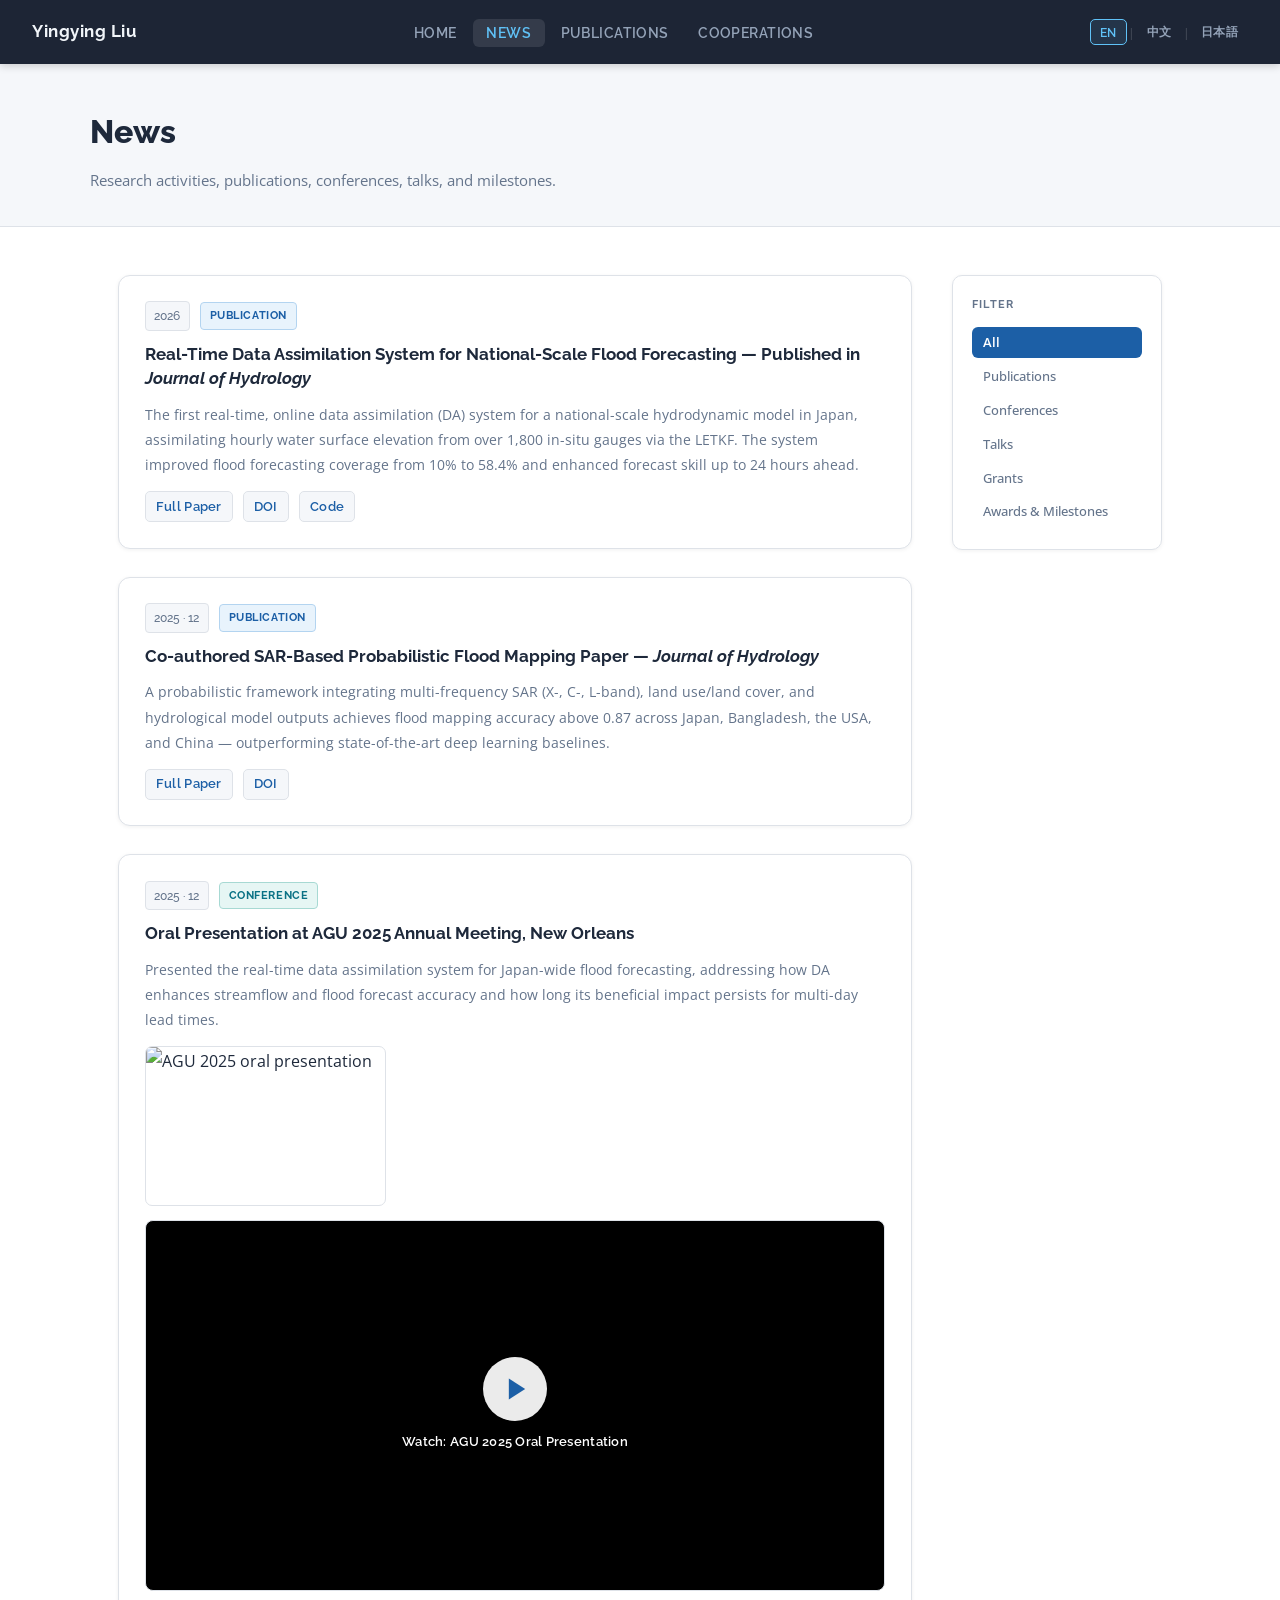
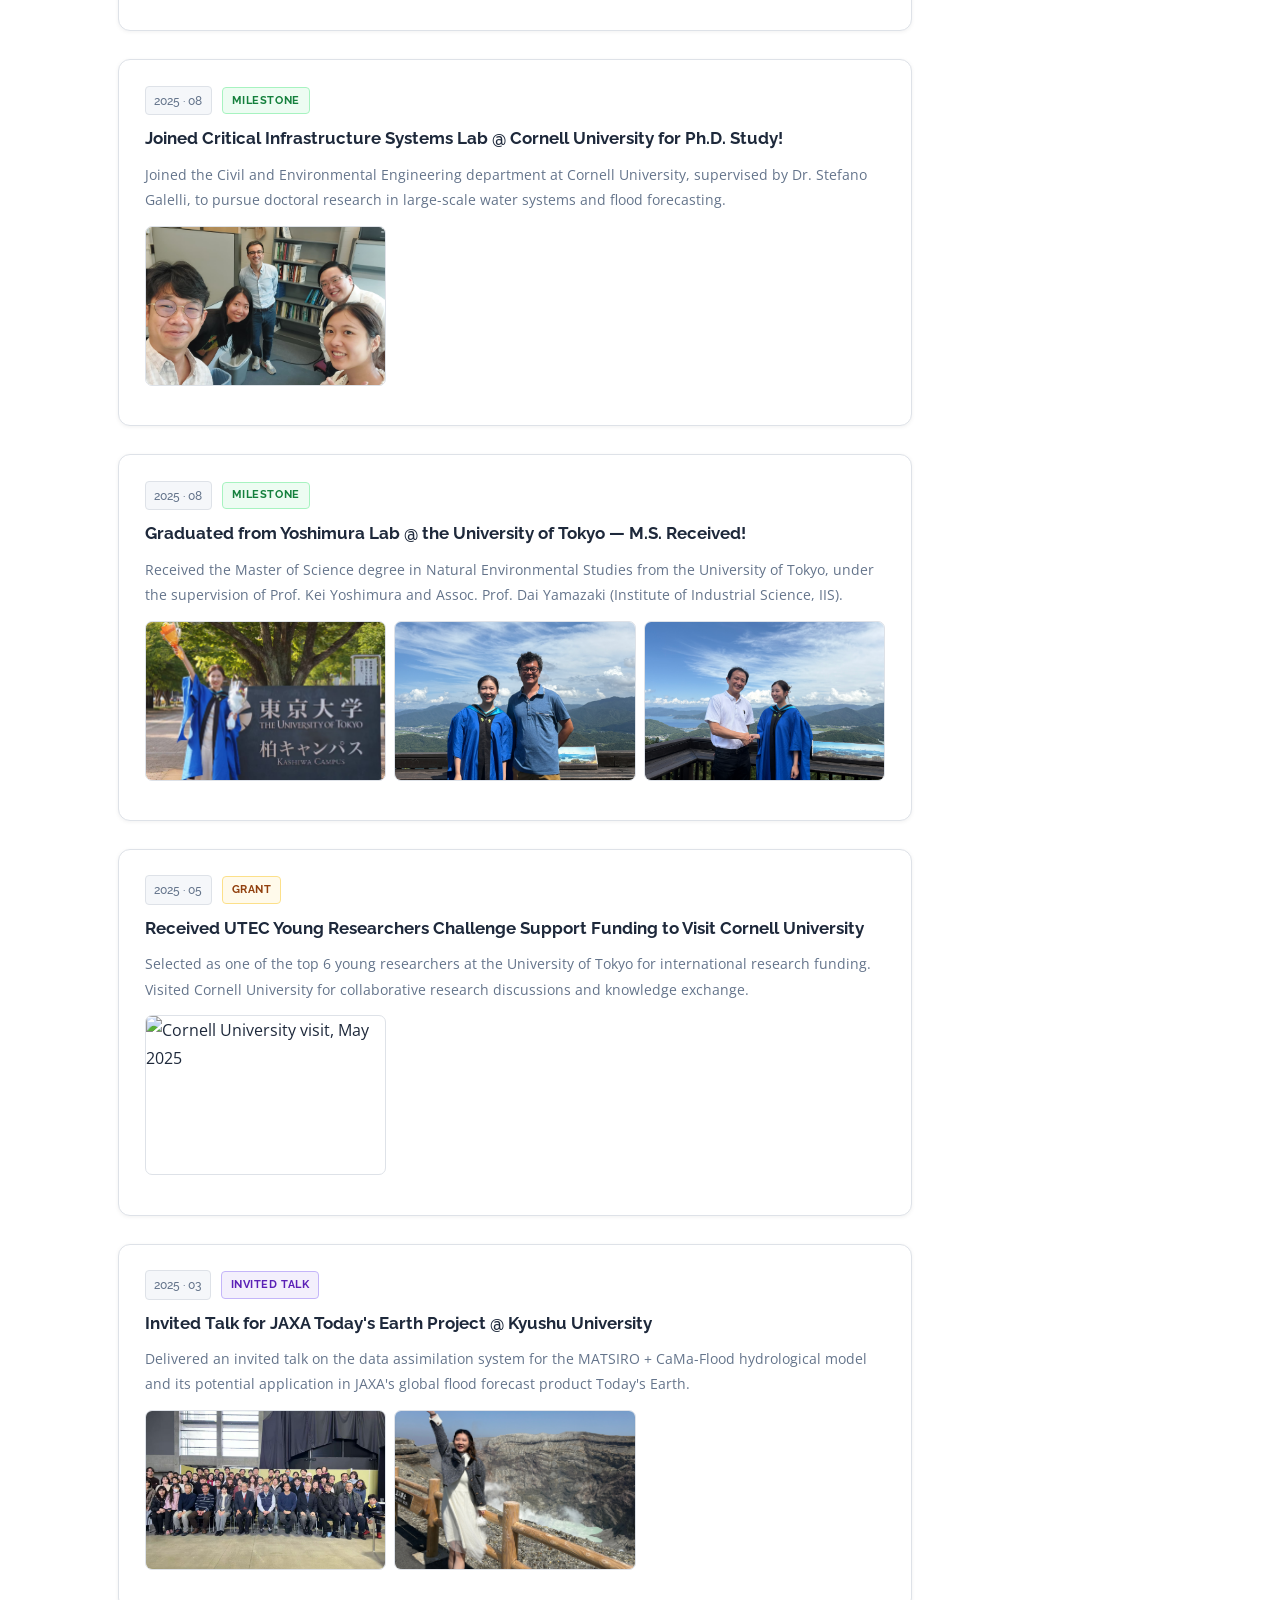
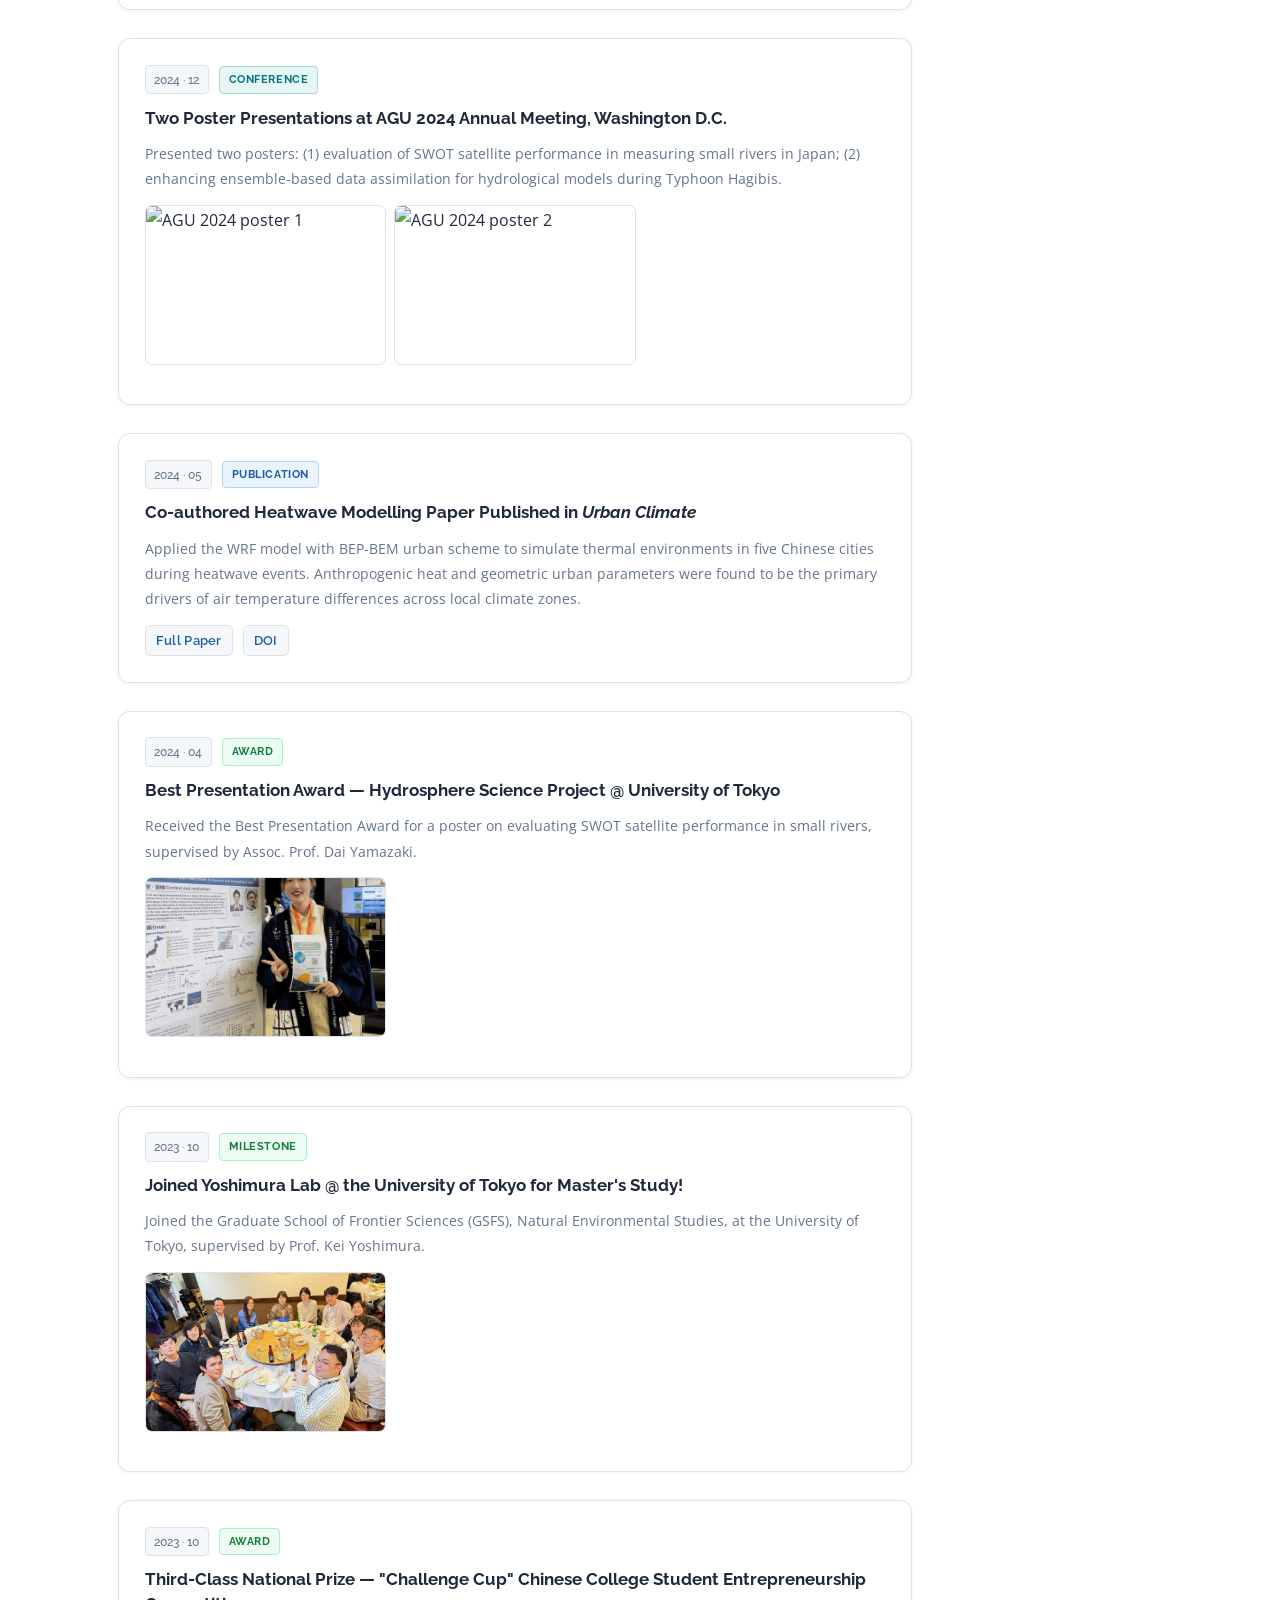
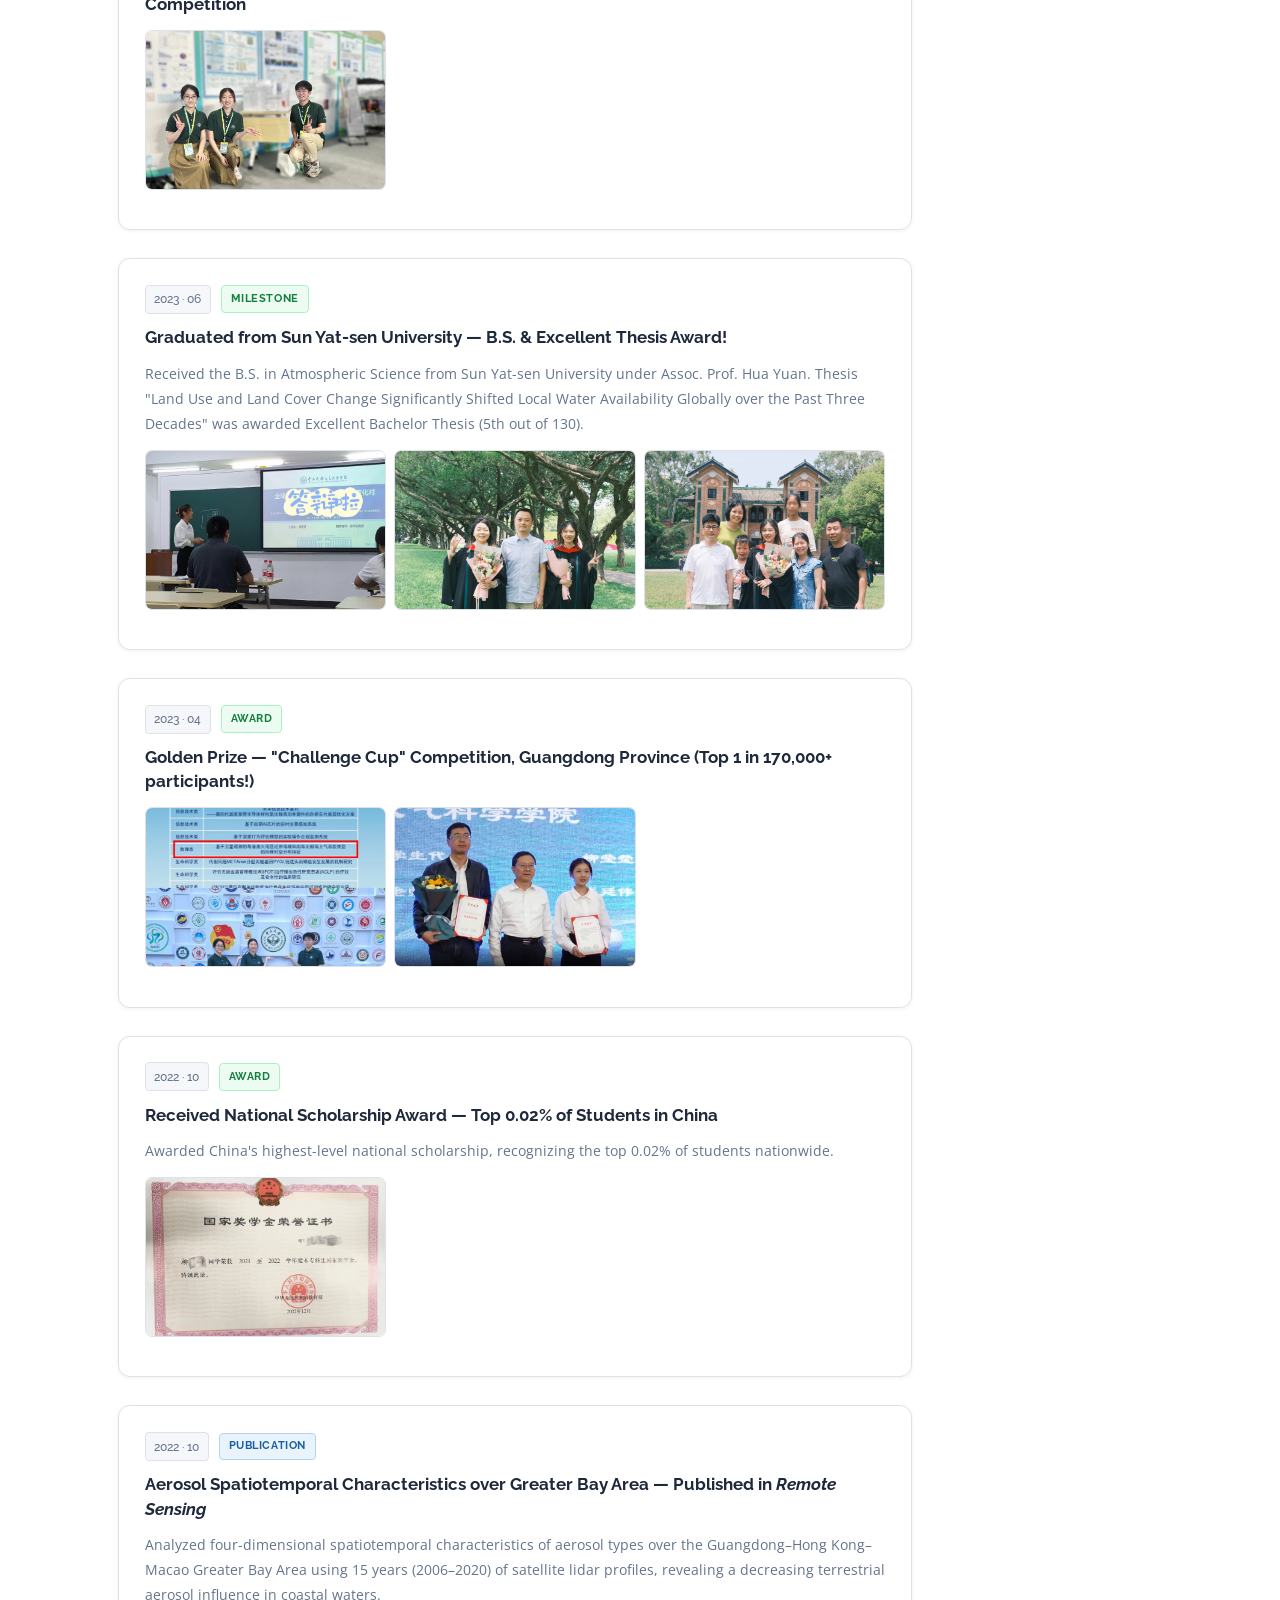
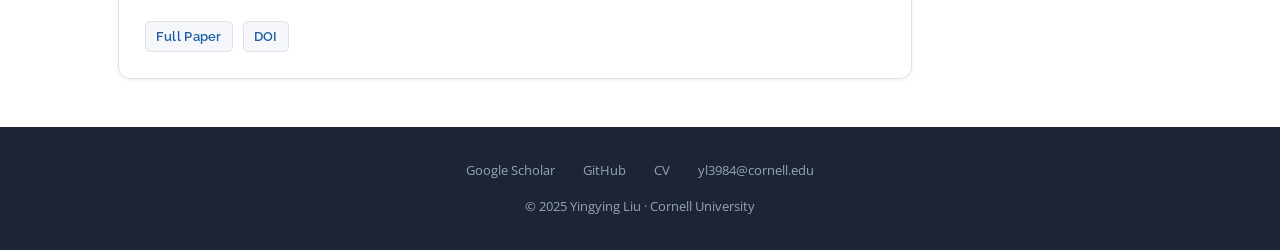
==== commit f67163f2: "Redesign: white theme, CSS split by page, video/photo fixes, Cooperations rename - Split style.css i" ====
--- a/news.html
+++ b/news.html
@@ -4,7 +4,9 @@
   <meta charset="UTF-8" />
   <meta name="viewport" content="width=device-width, initial-scale=1.0" />
   <title>News — Yingying Liu</title>
-  <link rel="stylesheet" href="assets/css/style.css" />
+  <link rel="icon" type="image/png" href="images/favicon.png" />
+  <link rel="stylesheet" href="assets/css/base.css" />
+  <link rel="stylesheet" href="assets/css/news.css" />
 </head>
 <body>
 
@@ -14,7 +16,7 @@
     <li><a href="index.html"><span class="lang-en">Home</span><span class="lang-zh">主页</span><span class="lang-ja">ホーム</span></a></li>
     <li><a href="news.html"><span class="lang-en">News</span><span class="lang-zh">动态</span><span class="lang-ja">ニュース</span></a></li>
     <li><a href="publications.html"><span class="lang-en">Publications</span><span class="lang-zh">论文</span><span class="lang-ja">論文</span></a></li>
-    <li><a href="collaborations.html"><span class="lang-en">Collaborations</span><span class="lang-zh">合作</span><span class="lang-ja">共同研究</span></a></li>
+    <li><a href="cooperations.html"><span class="lang-en">Cooperations</span><span class="lang-zh">合作</span><span class="lang-ja">共同研究</span></a></li>
   </ul>
   <div class="lang-switcher">
     <button class="lang-btn active" data-lang="en">EN</button>
@@ -42,11 +44,11 @@
     <section>
       <div class="news-layout">
 
-        <!-- ── News feed ────────────────────────────────── -->
+        <!-- ── News feed ──────────────────────────────────── -->
         <div class="news-feed">
 
-          <!-- ① DA paper 2026 -->
-          <article class="news-item" data-category="publication" id="news-da-2026">
+          <!-- 2026 DA paper -->
+          <article class="news-item" data-category="publication">
             <div class="news-meta">
               <span class="news-date">2026</span>
               <span class="news-cat cat-publication"><span class="lang-en">Publication</span><span class="lang-zh">论文</span><span class="lang-ja">論文</span></span>
@@ -57,9 +59,9 @@
               <span class="lang-ja">国家スケール洪水予測のためのリアルタイムデータ同化システム — <em>Journal of Hydrology</em> 掲載</span>
             </div>
             <div class="news-desc">
-              <span class="lang-en">This study presents the first real-time, online data assimilation (DA) system for a national-scale hydrodynamic model in Japan, assimilating hourly water surface elevation from over 1,800 in-situ gauges using the Local Ensemble Transform Kalman Filter (LETKF). The system improved flood forecasting coverage from 10% to 58.4% and consistently enhanced forecast skill up to 24 hours ahead.</span>
-              <span class="lang-zh">本研究在日本首次建立了面向国家尺度水动力模型的实时在线数据同化（DA）系统，采用局地集合变换卡尔曼滤波（LETKF），同化来自全国逾1,800个站点的逐时水位观测数据。系统将洪水预报覆盖率从10%提升至58.4%，并在24小时预见期内持续改善预报效果。</span>
-              <span class="lang-ja">本研究は日本初となる国家スケールの水理モデル向けリアルタイムデータ同化システムを構築し、全国1,800以上の観測点から毎時水面標高データをLETKFで同化。洪水予測カバー率を10%から58.4%に向上させ、24時間先の予測精度を一貫して改善しました。</span>
+              <span class="lang-en">The first real-time, online data assimilation (DA) system for a national-scale hydrodynamic model in Japan, assimilating hourly water surface elevation from over 1,800 in-situ gauges via the LETKF. The system improved flood forecasting coverage from 10% to 58.4% and enhanced forecast skill up to 24 hours ahead.</span>
+              <span class="lang-zh">日本首个面向国家尺度水动力模型的实时在线数据同化（DA）系统，采用LETKF同化来自全国逾1,800个站点的逐时水位观测数据，将洪水预报覆盖率从10%提升至58.4%，并在24小时预见期内持续改善预报效果。</span>
+              <span class="lang-ja">日本初となる国家スケール水理モデル向けリアルタイムデータ同化システム。LETKFにより全国1,800以上の観測点の毎時水面標高データを同化し、予測カバー率を10%から58.4%に向上させ、24時間先まで予測精度を改善しました。</span>
             </div>
             <div class="news-links">
               <a class="news-link" href="https://www.sciencedirect.com/science/article/pii/S0022169426007778" target="_blank" rel="noopener">Full Paper</a>
@@ -68,21 +70,21 @@
             </div>
           </article>
 
-          <!-- ② SAR co-author 2025 -->
-          <article class="news-item" data-category="publication" id="news-sar-2025">
+          <!-- 2025-12 SAR paper -->
+          <article class="news-item" data-category="publication">
             <div class="news-meta">
               <span class="news-date">2025 · 12</span>
               <span class="news-cat cat-publication"><span class="lang-en">Publication</span><span class="lang-zh">论文</span><span class="lang-ja">論文</span></span>
             </div>
             <div class="news-title">
-              <span class="lang-en">Co-authored SAR-Based Flood Mapping Paper Published in <em>Journal of Hydrology</em></span>
-              <span class="lang-zh">合著SAR洪水区域识别论文发表于《水文学报》（Journal of Hydrology）</span>
-              <span class="lang-ja">SAR洪水マッピング共著論文が <em>Journal of Hydrology</em> に掲載</span>
-            </div>
-            <div class="news-desc">
-              <span class="lang-en">A probabilistic framework integrating multi-frequency SAR data (X-, C-, and L-band), land use/land cover information, and hydrological model outputs achieves flood mapping accuracy above 0.87 across Japan, Bangladesh, the USA, and China — outperforming state-of-the-art deep learning baselines.</span>
-              <span class="lang-zh">该研究提出一种概率框架，融合多频SAR数据（X、C、L波段）、土地利用/覆盖信息及水文模型输出，在日本、孟加拉国、美国和中国的洪水制图精度均超过0.87，优于先进深度学习基线模型。</span>
-              <span class="lang-ja">多周波SAR（X・C・Lバンド）データ、土地被覆情報、水文モデル出力を統合した確率論的フレームワークにより、日本・バングラデシュ・米国・中国で洪水マッピング精度0.87以上を達成し、最先端深層学習モデルを上回りました。</span>
+              <span class="lang-en">Co-authored SAR-Based Probabilistic Flood Mapping Paper — <em>Journal of Hydrology</em></span>
+              <span class="lang-zh">合著多频SAR概率洪水制图论文——发表于《水文学报》</span>
+              <span class="lang-ja">SAR確率論的洪水マッピング共著論文 — <em>Journal of Hydrology</em> 掲載</span>
+            </div>
+            <div class="news-desc">
+              <span class="lang-en">A probabilistic framework integrating multi-frequency SAR (X-, C-, L-band), land use/land cover, and hydrological model outputs achieves flood mapping accuracy above 0.87 across Japan, Bangladesh, the USA, and China — outperforming state-of-the-art deep learning baselines.</span>
+              <span class="lang-zh">融合多频SAR（X、C、L波段）、土地利用/覆盖信息及水文模型输出的概率框架，在日本、孟加拉国、美国和中国的洪水制图精度均超过0.87，优于先进深度学习基线模型。</span>
+              <span class="lang-ja">多周波SAR・土地被覆・水文モデル出力を統合した確率論的フレームワークにより、日本・バングラデシュ・米国・中国で精度0.87以上を達成し、最先端深層学習モデルを凌駕しました。</span>
             </div>
             <div class="news-links">
               <a class="news-link" href="https://www.sciencedirect.com/science/article/abs/pii/S002216942501412X" target="_blank" rel="noopener">Full Paper</a>
@@ -90,8 +92,8 @@
             </div>
           </article>
 
-          <!-- ③ AGU 2025 oral -->
-          <article class="news-item" data-category="conference" id="news-agu2025">
+          <!-- 2025-12 AGU oral -->
+          <article class="news-item" data-category="conference">
             <div class="news-meta">
               <span class="news-date">2025 · 12</span>
               <span class="news-cat cat-conference"><span class="lang-en">Conference</span><span class="lang-zh">学术会议</span><span class="lang-ja">学会</span></span>
@@ -104,71 +106,82 @@
             <div class="news-desc">
               <span class="lang-en">Presented the real-time data assimilation system for Japan-wide flood forecasting, addressing how DA enhances streamflow and flood forecast accuracy and how long its beneficial impact persists for multi-day lead times.</span>
               <span class="lang-zh">介绍了面向全日本洪水预报的实时数据同化系统，探讨了DA如何提升径流及洪水预报精度，以及改善效果在多日预见期内的持续性。</span>
-              <span class="lang-ja">全国スケール洪水予測のためのリアルタイムデータ同化システムを発表。DAによる流量・洪水予測精度の向上効果と、その影響が複数日先の予測においていつまで持続するかを議論しました。</span>
+              <span class="lang-ja">全国スケール洪水予測のためのリアルタイムデータ同化システムを発表。DAによる流量・洪水予測精度の向上と、その影響が複数日先まで持続するかを議論しました。</span>
             </div>
             <div class="news-photos">
               <img src="images/AGU2025.jpg" alt="AGU 2025 oral presentation" />
             </div>
-            <div style="margin: 0.75rem 0;">
-              <video controls preload="none" poster="images/AGU2025.jpg">
+            <!-- Video with custom play overlay -->
+            <div class="video-wrapper">
+              <video preload="none" poster="images/cover.jpg">
                 <source src="images/AGU2025.MP4" type="video/mp4" />
               </video>
-            </div>
-          </article>
-
-          <!-- ④ Join Cornell PhD 2025-08 -->
-          <article class="news-item" data-category="milestone" id="news-cornell">
+              <div class="video-play-overlay">
+                <button class="play-circle" aria-label="Play video">
+                  <svg viewBox="0 0 24 24"><polygon points="5,3 19,12 5,21"/></svg>
+                </button>
+                <span class="video-label">
+                  <span class="lang-en">Watch: AGU 2025 Oral Presentation</span>
+                  <span class="lang-zh">观看：AGU 2025 口头报告</span>
+                  <span class="lang-ja">動画：AGU 2025 口頭発表</span>
+                </span>
+              </div>
+            </div>
+          </article>
+
+          <!-- 2025-08 Join Cornell -->
+          <article class="news-item" data-category="milestone">
             <div class="news-meta">
               <span class="news-date">2025 · 08</span>
               <span class="news-cat cat-milestone"><span class="lang-en">Milestone</span><span class="lang-zh">里程碑</span><span class="lang-ja">マイルストーン</span></span>
             </div>
             <div class="news-title">
               <span class="lang-en">Joined Critical Infrastructure Systems Lab @ Cornell University for Ph.D. Study!</span>
-              <span class="lang-zh">加入康奈尔大学关键基础设施系统实验室，开启博士研究之旅！</span>
+              <span class="lang-zh">加入康奈尔大学关键基础设施系统实验室，开启博士研究！</span>
               <span class="lang-ja">コーネル大学 Critical Infrastructure Systems Lab にてPhD研究を開始！</span>
             </div>
             <div class="news-desc">
               <span class="lang-en">Joined the Civil and Environmental Engineering department at Cornell University, supervised by Dr. Stefano Galelli, to pursue doctoral research in large-scale water systems and flood forecasting.</span>
               <span class="lang-zh">加入康奈尔大学土木与环境工程系，在Stefano Galelli博士的指导下开展大尺度水系统与洪水预报方向的博士研究。</span>
-              <span class="lang-ja">コーネル大学土木環境工学科に入学し、Stefano Galelli博士の指導のもと、大規模水システムおよび洪水予測の分野で博士研究を開始しました。</span>
+              <span class="lang-ja">コーネル大学土木環境工学科に入学し、Stefano Galelli博士の指導のもと、大規模水システムおよび洪水予測の博士研究を開始しました。</span>
             </div>
             <div class="news-photos">
               <img src="images/Stefano202508.jpg" alt="Cornell University, August 2025" />
             </div>
           </article>
 
-          <!-- ⑤ Graduate UTokyo 2025-08 -->
-          <article class="news-item" data-category="milestone" id="news-grad-utokyo">
+          <!-- 2025-08 Graduate UTokyo -->
+          <article class="news-item" data-category="milestone">
             <div class="news-meta">
               <span class="news-date">2025 · 08</span>
               <span class="news-cat cat-milestone"><span class="lang-en">Milestone</span><span class="lang-zh">里程碑</span><span class="lang-ja">マイルストーン</span></span>
             </div>
             <div class="news-title">
               <span class="lang-en">Graduated from Yoshimura Lab @ the University of Tokyo — M.S. Received!</span>
-              <span class="lang-zh">从东京大学芳村研究室毕业，顺利获得硕士学位！</span>
+              <span class="lang-zh">从东京大学芳村研究室毕业，获得硕士学位！</span>
               <span class="lang-ja">東京大学 芳村研究室を卒業 — 修士号を取得！</span>
             </div>
             <div class="news-desc">
               <span class="lang-en">Received the Master of Science degree in Natural Environmental Studies from the University of Tokyo, under the supervision of Prof. Kei Yoshimura and Assoc. Prof. Dai Yamazaki (Institute of Industrial Science, IIS).</span>
-              <span class="lang-zh">在东京大学生产技术研究所（IIS）芳村圭教授和山崎大助理教授的联合指导下，获得自然环境学专攻硕士学位。</span>
+              <span class="lang-zh">在东京大学生产技术研究所（IIS）芳村圭教授和山崎大副教授的联合指导下，获得自然环境学专攻硕士学位。</span>
               <span class="lang-ja">東京大学生産技術研究所（IIS）の芳村圭教授・山崎大准教授のご指導のもと、自然環境学専攻の修士号を取得しました。</span>
             </div>
             <div class="news-photos">
-              <!-- Placeholder: add Yoshimura2025.jpg and Yamazaki2025.jpg to images/ when available -->
               <img src="images/utokyo1.JPG" alt="University of Tokyo graduation 2025" />
               <img src="images/utokyo2.JPG" alt="University of Tokyo graduation 2025" />
-            </div>
-          </article>
-
-          <!-- ⑥ UTEC funding 2025-05 -->
-          <article class="news-item" data-category="grant" id="news-utec">
+              <img src="images/utokyo3.JPG" alt="University of Tokyo graduation 2025" />
+            </div>
+          </article>
+
+          <!-- 2025-05 UTEC grant -->
+          <article class="news-item" data-category="grant">
             <div class="news-meta">
               <span class="news-date">2025 · 05</span>
               <span class="news-cat cat-grant"><span class="lang-en">Grant</span><span class="lang-zh">资助</span><span class="lang-ja">グラント</span></span>
             </div>
             <div class="news-title">
               <span class="lang-en">Received UTEC Young Researchers Challenge Support Funding to Visit Cornell University</span>
-              <span class="lang-zh">获得UTEC年轻研究者海外研修资助（UTEC若手海外自由展開・研鑽支援プログラム），赴康奈尔大学访学</span>
+              <span class="lang-zh">获得UTEC若手海外自由展開・研鑽支援プログラム资助，赴康奈尔大学访学</span>
               <span class="lang-ja">UTECの若手海外自由展開・研鑽支援プログラムに採択され、コーネル大学への訪問研究を実施</span>
             </div>
             <div class="news-desc">
@@ -181,8 +194,8 @@
             </div>
           </article>
 
-          <!-- ⑦ Invited talk Kyushu 2025-03 -->
-          <article class="news-item" data-category="talk" id="news-kyushu">
+          <!-- 2025-03 Kyushu talk -->
+          <article class="news-item" data-category="talk">
             <div class="news-meta">
               <span class="news-date">2025 · 03</span>
               <span class="news-cat cat-talk"><span class="lang-en">Invited Talk</span><span class="lang-zh">特邀报告</span><span class="lang-ja">招待講演</span></span>
@@ -193,9 +206,9 @@
               <span class="lang-ja">九州大学にてJAXA Today's Earth プロジェクトへの招待講演</span>
             </div>
             <div class="news-desc">
-              <span class="lang-en">Delivered an invited talk on the development of a data assimilation system for the MATSIRO + CaMa-Flood hydrological model, and its potential application in JAXA's global flood forecast product Today's Earth.</span>
+              <span class="lang-en">Delivered an invited talk on the data assimilation system for the MATSIRO + CaMa-Flood hydrological model and its potential application in JAXA's global flood forecast product Today's Earth.</span>
               <span class="lang-zh">就MATSIRO+CaMa-Flood水文模型数据同化系统的开发及其在JAXA洪水预报产品Today's Earth中的潜在应用作特邀报告。</span>
-              <span class="lang-ja">MATSIRO＋CaMa-Floodモデルへのデータ同化システム開発と、JAXAの洪水予測プロダクト「Today's Earth」への応用可能性について招待講演を行いました。</span>
+              <span class="lang-ja">MATSIRO＋CaMa-Floodへのデータ同化システム開発とJAXA「Today's Earth」への応用可能性について招待講演を行いました。</span>
             </div>
             <div class="news-photos">
               <img src="images/kyushu1.jpg" alt="Kyushu University invited talk" />
@@ -203,8 +216,8 @@
             </div>
           </article>
 
-          <!-- ⑧ AGU 2024 poster Washington DC -->
-          <article class="news-item" data-category="conference" id="news-agu2024">
+          <!-- 2024-12 AGU posters -->
+          <article class="news-item" data-category="conference">
             <div class="news-meta">
               <span class="news-date">2024 · 12</span>
               <span class="news-cat cat-conference"><span class="lang-en">Conference</span><span class="lang-zh">学术会议</span><span class="lang-ja">学会</span></span>
@@ -215,9 +228,9 @@
               <span class="lang-ja">AGU 2024年次大会（ワシントンD.C.）にてポスター発表2件</span>
             </div>
             <div class="news-desc">
-              <span class="lang-en">Presented two posters: (1) an evaluation of SWOT satellite performance in measuring small rivers in Japan; (2) a study on enhancing ensemble-based data assimilation for hydrological models during Typhoon Hagibis.</span>
+              <span class="lang-en">Presented two posters: (1) evaluation of SWOT satellite performance in measuring small rivers in Japan; (2) enhancing ensemble-based data assimilation for hydrological models during Typhoon Hagibis.</span>
               <span class="lang-zh">两篇墙报分别聚焦于：（1）SWOT卫星在日本小河流水位测量精度评估；（2）台风"哈吉贝斯"期间增强集合数据同化性能的研究。</span>
-              <span class="lang-ja">2件の発表：（1）日本の中小河川におけるSWOT衛星の精度評価、（2）台風ハギビス期間中の集合データ同化強化手法の研究。</span>
+              <span class="lang-ja">2件：（1）日本の中小河川におけるSWOT衛星の精度評価、（2）台風ハギビス期間中の集合データ同化強化手法の研究。</span>
             </div>
             <div class="news-photos">
               <img src="images/AGU20241.jpg" alt="AGU 2024 poster 1" />
@@ -225,8 +238,8 @@
             </div>
           </article>
 
-          <!-- ⑨ Urban Climate paper 2024-05 -->
-          <article class="news-item" data-category="publication" id="news-urban-climate">
+          <!-- 2024-05 Urban Climate -->
+          <article class="news-item" data-category="publication">
             <div class="news-meta">
               <span class="news-date">2024 · 05</span>
               <span class="news-cat cat-publication"><span class="lang-en">Publication</span><span class="lang-zh">论文</span><span class="lang-ja">論文</span></span>
@@ -237,9 +250,9 @@
               <span class="lang-ja">都市ヒートウェーブモデリング共著論文が <em>Urban Climate</em> に掲載</span>
             </div>
             <div class="news-desc">
-              <span class="lang-en">Applied the WRF model with the BEP-BEM urban scheme to simulate thermal environments in five Chinese cities during heatwave events. Anthropogenic heat and geometric urban parameters were found to be the primary drivers of air temperature differences across local climate zones.</span>
-              <span class="lang-zh">应用耦合BEP-BEM城市方案的WRF模式，模拟中国五座城市热浪期间的热环境。研究发现，人为热排放与城市几何参数是不同局地气候区气温差异的主要驱动因子。</span>
-              <span class="lang-ja">BEP-BEM都市スキームを組み込んだWRFモデルで中国5都市のヒートウェーブ時の熱環境を解析。人為的発熱と都市幾何パラメータが局地気候区間の気温差の主要因であることを明らかにしました。</span>
+              <span class="lang-en">Applied the WRF model with BEP-BEM urban scheme to simulate thermal environments in five Chinese cities during heatwave events. Anthropogenic heat and geometric urban parameters were found to be the primary drivers of air temperature differences across local climate zones.</span>
+              <span class="lang-zh">应用耦合BEP-BEM城市方案的WRF模式，模拟中国五座城市热浪期间的热环境。研究发现人为热排放与城市几何参数是不同局地气候区气温差异的主要驱动因子。</span>
+              <span class="lang-ja">BEP-BEM都市スキームのWRFで中国5都市のヒートウェーブ時の熱環境を解析。人為的発熱と都市幾何パラメータが局地気候区間の気温差の主因であることを明らかにしました。</span>
             </div>
             <div class="news-links">
               <a class="news-link" href="https://www.sciencedirect.com/science/article/abs/pii/S2212095524001895" target="_blank" rel="noopener">Full Paper</a>
@@ -247,8 +260,8 @@
             </div>
           </article>
 
-          <!-- ⑩ Best Presentation Award UTokyo 2024-04 -->
-          <article class="news-item" data-category="milestone" id="news-award-utokyo">
+          <!-- 2024-04 Best Presentation UTokyo -->
+          <article class="news-item" data-category="milestone">
             <div class="news-meta">
               <span class="news-date">2024 · 04</span>
               <span class="news-cat cat-milestone"><span class="lang-en">Award</span><span class="lang-zh">获奖</span><span class="lang-ja">受賞</span></span>
@@ -261,15 +274,15 @@
             <div class="news-desc">
               <span class="lang-en">Received the Best Presentation Award for a poster on evaluating SWOT satellite performance in small rivers, supervised by Assoc. Prof. Dai Yamazaki.</span>
               <span class="lang-zh">因关于SWOT卫星小河流测量性能评估的墙报荣获最佳演讲奖，该研究由山崎大副教授指导。</span>
-              <span class="lang-ja">山崎大准教授指導のもと、SWOTの中小河川精度評価に関するポスター発表で最優秀発表賞を受賞しました。</span>
+              <span class="lang-ja">山崎大准教授指導のもと、SWOTの中小河川精度評価ポスター発表で最優秀発表賞を受賞しました。</span>
             </div>
             <div class="news-photos">
               <img src="images/Utokyo202404.jpg" alt="Best Presentation Award, University of Tokyo 2024" />
             </div>
           </article>
 
-          <!-- ⑪ Join UTokyo 2023-10 -->
-          <article class="news-item" data-category="milestone" id="news-join-utokyo">
+          <!-- 2023-10 Join UTokyo -->
+          <article class="news-item" data-category="milestone">
             <div class="news-meta">
               <span class="news-date">2023 · 10</span>
               <span class="news-cat cat-milestone"><span class="lang-en">Milestone</span><span class="lang-zh">里程碑</span><span class="lang-ja">マイルストーン</span></span>
@@ -289,8 +302,8 @@
             </div>
           </article>
 
-          <!-- ⑫ Challenge Cup Third Prize 2023-10 -->
-          <article class="news-item" data-category="milestone" id="news-challenge-cup-3">
+          <!-- 2023-10 Challenge Cup National Third -->
+          <article class="news-item" data-category="milestone">
             <div class="news-meta">
               <span class="news-date">2023 · 10</span>
               <span class="news-cat cat-milestone"><span class="lang-en">Award</span><span class="lang-zh">获奖</span><span class="lang-ja">受賞</span></span>
@@ -305,44 +318,39 @@
             </div>
           </article>
 
-          <!-- ⑬ Graduate Sun Yat-sen 2023-06 -->
-          <article class="news-item" data-category="milestone" id="news-grad-sysu">
+          <!-- 2023-06 Graduate SYSU -->
+          <article class="news-item" data-category="milestone">
             <div class="news-meta">
               <span class="news-date">2023 · 06</span>
               <span class="news-cat cat-milestone"><span class="lang-en">Milestone</span><span class="lang-zh">里程碑</span><span class="lang-ja">マイルストーン</span></span>
             </div>
             <div class="news-title">
-              <span class="lang-en">Graduated from Land Surface Process Modelling Lab @ Sun Yat-sen University — B.S. Received &amp; Excellent Thesis Award!</span>
-              <span class="lang-zh">从中山大学陆面过程模式开发实验室毕业，荣获学士学位及优秀毕业论文奖！</span>
-              <span class="lang-ja">中山大学 陸面過程モデル開発研究室を卒業 — 学士号取得・優秀卒業論文賞受賞！</span>
-            </div>
-            <div class="news-desc">
-              <span class="lang-en">Received the Bachelor of Science degree in Atmospheric Science from Sun Yat-sen University, supervised by Assoc. Prof. Hua Yuan. Bachelor's thesis "Land Use and Land Cover Change Significantly Shifted Local Water Availability Globally over the Past Three Decades" was awarded the Excellent Bachelor Thesis (5 out of 130).</span>
-              <span class="lang-zh">在中山大学袁华副教授指导下，获得大气科学学士学位。毕业论文《过去三十年土地利用/覆盖变化对全球局地水资源可用性的显著影响》荣获优秀毕业论文奖（130篇中排名第5）。</span>
-              <span class="lang-ja">中山大学の袁華准教授のご指導のもと、大気科学の学士号を取得。卒業論文「過去30年間の土地利用・土地被覆変化が世界の局地的水利用可能量に与えた影響」が優秀卒業論文賞（130編中5位）を受賞しました。</span>
-            </div>
-            <div class="news-photos">
-              <img src="images/Hua1.JPG" alt="Graduation Sun Yat-sen University 2023" />
-              <img src="images/Hua2.JPG" alt="Graduation Sun Yat-sen University 2023" />
-              <img src="images/Hua3.jpg" alt="Graduation Sun Yat-sen University 2023" />
-            </div>
-          </article>
-
-          <!-- ⑭ Challenge Cup Golden Prize Guangdong 2023-04 -->
-          <article class="news-item" data-category="milestone" id="news-challenge-gold">
+              <span class="lang-en">Graduated from Sun Yat-sen University — B.S. &amp; Excellent Thesis Award!</span>
+              <span class="lang-zh">从中山大学毕业，获学士学位及优秀毕业论文奖！</span>
+              <span class="lang-ja">中山大学を卒業 — 学士号・優秀卒業論文賞受賞！</span>
+            </div>
+            <div class="news-desc">
+              <span class="lang-en">Received the B.S. in Atmospheric Science from Sun Yat-sen University under Assoc. Prof. Hua Yuan. Thesis "Land Use and Land Cover Change Significantly Shifted Local Water Availability Globally over the Past Three Decades" was awarded Excellent Bachelor Thesis (5th out of 130).</span>
+              <span class="lang-zh">在袁华副教授指导下获得大气科学学士学位，毕业论文《过去三十年土地利用/覆盖变化对全球局地水资源可用性的显著影响》荣获优秀毕业论文奖（130篇第5名）。</span>
+              <span class="lang-ja">袁華准教授のご指導のもと大気科学の学士号を取得。卒業論文が優秀卒業論文賞（130編中5位）を受賞しました。</span>
+            </div>
+            <div class="news-photos">
+              <img src="images/Hua1.JPG" alt="Graduation Sun Yat-sen University" />
+              <img src="images/Hua2.JPG" alt="Graduation Sun Yat-sen University" />
+              <img src="images/Hua3.jpg" alt="Graduation Sun Yat-sen University" />
+            </div>
+          </article>
+
+          <!-- 2023-04 Challenge Cup Golden Prize -->
+          <article class="news-item" data-category="milestone">
             <div class="news-meta">
               <span class="news-date">2023 · 04</span>
               <span class="news-cat cat-milestone"><span class="lang-en">Award</span><span class="lang-zh">获奖</span><span class="lang-ja">受賞</span></span>
             </div>
             <div class="news-title">
               <span class="lang-en">Golden Prize — "Challenge Cup" Competition, Guangdong Province (Top 1 in 170,000+ participants!)</span>
-              <span class="lang-zh">荣获"挑战杯"广东省金奖（逾17万名参赛者中排名第1！）</span>
+              <span class="lang-zh">荣获"挑战杯"广东省金奖（逾17万参赛者中排名第1！）</span>
               <span class="lang-ja">「挑戦杯」広東省大会 金賞受賞（17万人以上の参加者中1位！）</span>
-            </div>
-            <div class="news-desc">
-              <span class="lang-en">Among more than 170,000 students and 2,129 projects, our team won the top prize in Guangdong Province (1st out of 17,000).</span>
-              <span class="lang-zh">在逾17万名学生、2129个项目的角逐中，我们团队荣获广东省最高奖（17000个项目中排名第1）。</span>
-              <span class="lang-ja">17万人以上の学生・2,129プロジェクトの中から、広東省最高賞（17,000プロジェクト中1位）を獲得しました。</span>
             </div>
             <div class="news-photos">
               <img src="images/Challenge2.JPG" alt="Challenge Cup Golden Prize Guangdong" />
@@ -350,8 +358,8 @@
             </div>
           </article>
 
-          <!-- ⑮ National Scholarship 2022-10 -->
-          <article class="news-item" data-category="milestone" id="news-national-scholarship">
+          <!-- 2022-10 National Scholarship -->
+          <article class="news-item" data-category="milestone">
             <div class="news-meta">
               <span class="news-date">2022 · 10</span>
               <span class="news-cat cat-milestone"><span class="lang-en">Award</span><span class="lang-zh">获奖</span><span class="lang-ja">受賞</span></span>
@@ -371,21 +379,21 @@
             </div>
           </article>
 
-          <!-- ⑯ Remote Sensing paper 2022-10 -->
-          <article class="news-item" data-category="publication" id="news-rs-2022">
+          <!-- 2022-10 Remote Sensing paper -->
+          <article class="news-item" data-category="publication">
             <div class="news-meta">
               <span class="news-date">2022 · 10</span>
               <span class="news-cat cat-publication"><span class="lang-en">Publication</span><span class="lang-zh">论文</span><span class="lang-ja">論文</span></span>
             </div>
             <div class="news-title">
-              <span class="lang-en">Paper on Satellite-Observed Aerosol Types over Greater Bay Area Published in <em>Remote Sensing</em></span>
-              <span class="lang-zh">卫星观测粤港澳大湾区海域气溶胶类型研究论文发表于《遥感》（Remote Sensing）</span>
-              <span class="lang-ja">粤港澳大湾区沿海域の衛星観測エアロゾルタイプ研究論文が <em>Remote Sensing</em> に掲載</span>
-            </div>
-            <div class="news-desc">
-              <span class="lang-en">Analyzed the four-dimensional spatiotemporal characteristics of aerosol types over the Guangdong–Hong Kong–Macao Greater Bay Area using 15 years of satellite lidar profiles (2006–2020), revealing decreasing terrestrial aerosol influence in coastal waters.</span>
-              <span class="lang-zh">利用2006—2020年共15年的卫星激光雷达廓线数据，分析了粤港澳大湾区沿海气溶胶类型的四维时空特征，揭示了陆地气溶胶对沿海水域影响的减弱趋势。</span>
-              <span class="lang-ja">2006〜2020年の15年間の衛星ライダーデータを用いて、粤港澳大湾区沿海のエアロゾルタイプの四次元時空間特性を解析し、陸源エアロゾルの影響が沿海で低下していることを明らかにしました。</span>
+              <span class="lang-en">Aerosol Spatiotemporal Characteristics over Greater Bay Area — Published in <em>Remote Sensing</em></span>
+              <span class="lang-zh">粤港澳大湾区海域气溶胶四维时空特征研究——发表于《遥感》</span>
+              <span class="lang-ja">粤港澳大湾区沿海エアロゾル四次元時空間特性 — <em>Remote Sensing</em> 掲載</span>
+            </div>
+            <div class="news-desc">
+              <span class="lang-en">Analyzed four-dimensional spatiotemporal characteristics of aerosol types over the Guangdong–Hong Kong–Macao Greater Bay Area using 15 years (2006–2020) of satellite lidar profiles, revealing a decreasing terrestrial aerosol influence in coastal waters.</span>
+              <span class="lang-zh">利用2006—2020年15年卫星激光雷达廓线数据，分析了粤港澳大湾区沿海气溶胶类型的四维时空特征，揭示陆地气溶胶对沿海水域影响的减弱趋势。</span>
+              <span class="lang-ja">2006〜2020年の衛星ライダーデータを用いて粤港澳大湾区沿海のエアロゾルを解析し、陸源エアロゾルの影響が沿海で低下していることを明らかにしました。</span>
             </div>
             <div class="news-links">
               <a class="news-link" href="https://www.mdpi.com/2072-4292/14/21/5464" target="_blank" rel="noopener">Full Paper</a>
@@ -395,46 +403,22 @@
 
         </div><!-- end news-feed -->
 
-        <!-- ── Filter nav (right column) ─────────────────── -->
+        <!-- ── Filter nav (right) ─────────────────────────── -->
         <aside class="news-filter-nav">
           <div class="filter-title">
             <span class="lang-en">Filter</span>
-            <span class="lang-zh">分类筛选</span>
+            <span class="lang-zh">分类</span>
             <span class="lang-ja">カテゴリ</span>
           </div>
-          <button class="filter-btn active" data-cat="all">
-            <span class="lang-en">All</span>
-            <span class="lang-zh">全部</span>
-            <span class="lang-ja">すべて</span>
-          </button>
-          <button class="filter-btn" data-cat="publication">
-            <span class="lang-en">Publications</span>
-            <span class="lang-zh">论文发表</span>
-            <span class="lang-ja">論文発表</span>
-          </button>
-          <button class="filter-btn" data-cat="conference">
-            <span class="lang-en">Conferences</span>
-            <span class="lang-zh">学术会议</span>
-            <span class="lang-ja">学会発表</span>
-          </button>
-          <button class="filter-btn" data-cat="talk">
-            <span class="lang-en">Talks</span>
-            <span class="lang-zh">特邀报告</span>
-            <span class="lang-ja">招待講演</span>
-          </button>
-          <button class="filter-btn" data-cat="grant">
-            <span class="lang-en">Grants</span>
-            <span class="lang-zh">科研资助</span>
-            <span class="lang-ja">グラント</span>
-          </button>
-          <button class="filter-btn" data-cat="milestone">
-            <span class="lang-en">Awards &amp; Milestones</span>
-            <span class="lang-zh">获奖与里程碑</span>
-            <span class="lang-ja">受賞・マイルストーン</span>
-          </button>
+          <button class="filter-btn active" data-cat="all"><span class="lang-en">All</span><span class="lang-zh">全部</span><span class="lang-ja">すべて</span></button>
+          <button class="filter-btn" data-cat="publication"><span class="lang-en">Publications</span><span class="lang-zh">论文</span><span class="lang-ja">論文</span></button>
+          <button class="filter-btn" data-cat="conference"><span class="lang-en">Conferences</span><span class="lang-zh">学术会议</span><span class="lang-ja">学会</span></button>
+          <button class="filter-btn" data-cat="talk"><span class="lang-en">Talks</span><span class="lang-zh">特邀报告</span><span class="lang-ja">招待講演</span></button>
+          <button class="filter-btn" data-cat="grant"><span class="lang-en">Grants</span><span class="lang-zh">科研资助</span><span class="lang-ja">グラント</span></button>
+          <button class="filter-btn" data-cat="milestone"><span class="lang-en">Awards &amp; Milestones</span><span class="lang-zh">获奖与里程碑</span><span class="lang-ja">受賞・マイルストーン</span></button>
         </aside>
 
-      </div><!-- end news-layout -->
+      </div>
     </section>
   </div>
 </div>
@@ -449,7 +433,7 @@
   <div>
     <span class="lang-en">© 2025 Yingying Liu · Cornell University</span>
     <span class="lang-zh">© 2025 柳莹莹 · 康奈尔大学</span>
-    <span class="lang-ja">© 2025 劉莹莹 · コーネル大学</span>
+    <span class="lang-ja">© 2025 柳莹莹 · コーネル大学</span>
   </div>
 </footer>
 
--- a/assets/css/base.css
+++ b/assets/css/base.css
@@ -0,0 +1,224 @@
+/* ============================================================
+   Base — shared across all pages
+   White theme · Raleway + Open Sans · Dark navbar/footer
+   ============================================================ */
+@import url('https://fonts.googleapis.com/css2?family=Raleway:wght@400;500;600;700;800&family=Open+Sans:ital,wght@0,300;0,400;0,500;0,600;1,400&family=Noto+Sans+SC:wght@300;400;500;700&family=Noto+Sans+JP:wght@300;400;500;700&display=swap');
+
+*, *::before, *::after { box-sizing: border-box; margin: 0; padding: 0; }
+
+:root {
+  --bg:          #ffffff;
+  --bg-panel:    #f5f7fa;
+  --bg-card:     #ffffff;
+  --border:      #dee2e8;
+  --shadow-sm:   0 1px 4px rgba(0,0,0,0.06);
+  --shadow:      0 4px 18px rgba(0,0,0,0.10);
+  --text:        #1e293b;
+  --text-muted:  #64748b;
+  --accent:      #1c5fa6;
+  --accent2:     #0b7285;
+  --link:        #1c5fa6;
+  --nav-bg:      #1d2535;
+  --nav-h:       64px;
+  --radius:      10px;
+}
+
+html { scroll-behavior: smooth; }
+body {
+  background: var(--bg);
+  color: var(--text);
+  font-family: 'Open Sans', 'Noto Sans SC', 'Noto Sans JP', sans-serif;
+  font-size: 16px;
+  line-height: 1.75;
+  min-height: 100vh;
+}
+[data-lang="zh"] body { font-family: 'Noto Sans SC', 'Open Sans', sans-serif; }
+[data-lang="ja"] body { font-family: 'Noto Sans JP', 'Open Sans', sans-serif; }
+
+h1, h2, h3, h4, .nav-brand, .section-title, .hero-content h1 {
+  font-family: 'Raleway', 'Noto Sans SC', 'Noto Sans JP', sans-serif;
+  letter-spacing: 0.01em;
+}
+
+a { color: var(--link); text-decoration: none; }
+a:hover { color: var(--accent); text-decoration: underline; }
+img { max-width: 100%; border-radius: 6px; display: block; }
+
+/* ── Language visibility ────────────────────────────────── */
+[data-lang="en"] .lang-zh, [data-lang="en"] .lang-ja,
+[data-lang="zh"] .lang-en, [data-lang="zh"] .lang-ja,
+[data-lang="ja"] .lang-en, [data-lang="ja"] .lang-zh { display: none; }
+
+.always-all-langs .lang-en,
+.always-all-langs .lang-zh,
+.always-all-langs .lang-ja { display: block !important; }
+
+/* ── Navbar ─────────────────────────────────────────────── */
+.navbar {
+  position: fixed;
+  top: 0; left: 0; right: 0;
+  height: var(--nav-h);
+  background: var(--nav-bg);
+  z-index: 1000;
+  display: flex;
+  align-items: center;
+  padding: 0 2rem;
+  gap: 1.5rem;
+  box-shadow: 0 2px 8px rgba(0,0,0,0.18);
+}
+
+.nav-brand {
+  font-size: 1.05rem;
+  font-weight: 700;
+  color: #f1f5f9;
+  white-space: nowrap;
+  text-decoration: none;
+  letter-spacing: 0.03em;
+}
+.nav-brand:hover { color: #fff; text-decoration: none; }
+
+.nav-links {
+  display: flex;
+  gap: 0.15rem;
+  list-style: none;
+  flex: 1;
+  justify-content: center;
+}
+.nav-links a {
+  color: #94a3b8;
+  font-size: 0.88rem;
+  font-weight: 600;
+  letter-spacing: 0.03em;
+  text-transform: uppercase;
+  padding: 0.4rem 0.85rem;
+  border-radius: 6px;
+  transition: background 0.18s, color 0.18s;
+  text-decoration: none;
+  font-family: 'Raleway', sans-serif;
+}
+.nav-links a:hover,
+.nav-links a.active { color: #fff; background: rgba(255,255,255,0.1); text-decoration: none; }
+.nav-links a.active { color: #60c2f7; }
+
+.lang-switcher {
+  display: flex;
+  gap: 0.1rem;
+  align-items: center;
+  flex-shrink: 0;
+}
+.lang-btn {
+  background: none;
+  border: 1px solid transparent;
+  color: #94a3b8;
+  font-size: 0.78rem;
+  font-weight: 600;
+  padding: 0.3rem 0.55rem;
+  border-radius: 5px;
+  cursor: pointer;
+  transition: all 0.15s;
+  font-family: 'Raleway', sans-serif;
+  letter-spacing: 0.03em;
+}
+.lang-btn:hover { color: #f1f5f9; border-color: rgba(255,255,255,0.25); }
+.lang-btn.active { color: #60c2f7; border-color: #60c2f7; background: rgba(96,194,247,0.1); }
+.lang-sep { color: rgba(255,255,255,0.2); font-size: 0.75rem; }
+
+.nav-toggle {
+  display: none;
+  background: none;
+  border: none;
+  color: #f1f5f9;
+  cursor: pointer;
+  padding: 0.4rem;
+  margin-left: auto;
+  flex-direction: column;
+  gap: 5px;
+}
+.nav-toggle span {
+  display: block;
+  width: 22px; height: 2px;
+  background: currentColor;
+  border-radius: 2px;
+  transition: all 0.25s;
+}
+
+/* ── Page wrapper ───────────────────────────────────────── */
+.page-wrap { padding-top: var(--nav-h); min-height: 100vh; }
+
+/* ── Container ──────────────────────────────────────────── */
+.container { max-width: 1100px; margin: 0 auto; padding: 0 1.75rem; }
+section { padding: 3rem 0; }
+
+/* ── Section title ──────────────────────────────────────── */
+.section-title {
+  font-size: 1.5rem;
+  font-weight: 700;
+  color: var(--text);
+  margin-bottom: 1.75rem;
+  padding-bottom: 0.6rem;
+  border-bottom: 2px solid var(--accent);
+  display: inline-block;
+}
+
+/* ── Page header (inner pages) ──────────────────────────── */
+.page-header {
+  background: var(--bg-panel);
+  border-bottom: 1px solid var(--border);
+  padding: 2.5rem 1.75rem 2rem;
+}
+.page-header h1 {
+  font-size: 2rem;
+  font-weight: 800;
+  color: var(--text);
+  max-width: 1100px;
+  margin: 0 auto;
+}
+.page-header p {
+  font-size: 0.95rem;
+  color: var(--text-muted);
+  max-width: 1100px;
+  margin: 0.5rem auto 0;
+  line-height: 1.7;
+}
+
+/* ── Footer ─────────────────────────────────────────────── */
+footer {
+  background: var(--nav-bg);
+  color: #94a3b8;
+  padding: 2rem 1.75rem;
+  text-align: center;
+  font-size: 0.83rem;
+}
+footer a { color: #94a3b8; text-decoration: none; }
+footer a:hover { color: #f1f5f9; }
+.footer-links {
+  display: flex;
+  justify-content: center;
+  gap: 1.75rem;
+  margin-bottom: 0.8rem;
+  flex-wrap: wrap;
+}
+
+/* ── Responsive ─────────────────────────────────────────── */
+@media (max-width: 768px) {
+  .navbar { padding: 0 1rem; }
+  .nav-links {
+    display: none;
+    flex-direction: column;
+    position: absolute;
+    top: var(--nav-h);
+    left: 0; right: 0;
+    background: var(--nav-bg);
+    padding: 0.75rem 1rem;
+    border-bottom: 1px solid rgba(255,255,255,0.08);
+  }
+  .nav-links.open { display: flex; }
+  .nav-links li { width: 100%; }
+  .nav-links a { display: block; padding: 0.55rem 1rem; }
+  .nav-toggle { display: flex; }
+}
+@media (max-width: 480px) {
+  body { font-size: 15px; }
+  .container { padding: 0 1rem; }
+  section { padding: 2rem 0; }
+}
--- a/assets/css/news.css
+++ b/assets/css/news.css
@@ -0,0 +1,231 @@
+/* ============================================================
+   News page styles
+   ============================================================ */
+
+.news-layout {
+  display: grid;
+  grid-template-columns: 1fr 210px;
+  gap: 2.5rem;
+  align-items: start;
+}
+
+/* ── Filter nav (right column) ──────────────────────────── */
+.news-filter-nav {
+  position: sticky;
+  top: calc(var(--nav-h) + 1.5rem);
+  background: var(--bg-card);
+  border: 1px solid var(--border);
+  border-radius: var(--radius);
+  padding: 1.2rem;
+  box-shadow: var(--shadow-sm);
+}
+.filter-title {
+  font-size: 0.7rem;
+  font-weight: 700;
+  letter-spacing: 0.1em;
+  text-transform: uppercase;
+  color: var(--text-muted);
+  margin-bottom: 0.75rem;
+  font-family: 'Raleway', sans-serif;
+}
+.filter-btn {
+  display: block;
+  width: 100%;
+  text-align: left;
+  background: transparent;
+  border: none;
+  color: var(--text-muted);
+  font-size: 0.84rem;
+  font-weight: 500;
+  padding: 0.42rem 0.65rem;
+  border-radius: 6px;
+  cursor: pointer;
+  font-family: 'Open Sans', sans-serif;
+  transition: all 0.15s;
+  margin-bottom: 0.15rem;
+}
+.filter-btn:hover { background: var(--bg-panel); color: var(--text); }
+.filter-btn.active { background: var(--accent); color: #fff; font-weight: 600; }
+
+/* ── News feed ──────────────────────────────────────────── */
+.news-feed { display: flex; flex-direction: column; gap: 1.75rem; }
+
+.news-item {
+  background: var(--bg-card);
+  border: 1px solid var(--border);
+  border-radius: 12px;
+  padding: 1.6rem;
+  box-shadow: var(--shadow-sm);
+  transition: box-shadow 0.2s, border-color 0.2s;
+  overflow: hidden;
+}
+.news-item:hover { box-shadow: var(--shadow); border-color: #b8c4d0; }
+.news-item.hidden { display: none; }
+
+/* ── News meta (date + category badge) ──────────────────── */
+.news-meta {
+  display: flex;
+  align-items: center;
+  gap: 0.6rem;
+  margin-bottom: 0.7rem;
+  flex-wrap: wrap;
+}
+.news-date {
+  font-size: 0.77rem;
+  color: var(--text-muted);
+  background: var(--bg-panel);
+  border: 1px solid var(--border);
+  padding: 0.18rem 0.55rem;
+  border-radius: 4px;
+  font-weight: 500;
+  font-family: 'Raleway', sans-serif;
+}
+.news-cat {
+  font-size: 0.71rem;
+  font-weight: 700;
+  letter-spacing: 0.05em;
+  text-transform: uppercase;
+  padding: 0.18rem 0.55rem;
+  border-radius: 4px;
+  font-family: 'Raleway', sans-serif;
+}
+.cat-publication { background: #e8f3fc; color: #1c5fa6; border: 1px solid #b3d4f0; }
+.cat-conference  { background: #e6f6f4; color: #0b7285; border: 1px solid #a7d9d3; }
+.cat-talk        { background: #f3effc; color: #5b21b6; border: 1px solid #c4b5f9; }
+.cat-grant       { background: #fffaeb; color: #92400e; border: 1px solid #fce08a; }
+.cat-milestone   { background: #edfcf2; color: #15803d; border: 1px solid #a7f3c0; }
+
+/* ── News title ─────────────────────────────────────────── */
+.news-title {
+  font-size: 1.05rem;
+  font-weight: 700;
+  color: var(--text);
+  margin-bottom: 0.7rem;
+  line-height: 1.45;
+  font-family: 'Raleway', sans-serif;
+  overflow-wrap: break-word;
+  word-wrap: break-word;
+}
+
+/* ── News description ───────────────────────────────────── */
+.news-desc {
+  font-size: 0.9rem;
+  color: var(--text-muted);
+  line-height: 1.75;
+  margin-bottom: 0.85rem;
+  overflow-wrap: break-word;
+  word-wrap: break-word;
+  hyphens: auto;
+}
+
+/* ── Photos grid: 3 per row ─────────────────────────────── */
+.news-photos {
+  display: grid;
+  grid-template-columns: repeat(3, 1fr);
+  gap: 0.5rem;
+  margin: 0.85rem 0;
+}
+.news-photos img {
+  width: 100%;
+  height: 160px;
+  object-fit: cover;
+  border-radius: 7px;
+  border: 1px solid var(--border);
+}
+
+/* ── Video wrapper ──────────────────────────────────────── */
+.video-wrapper {
+  position: relative;
+  width: 100%;
+  border-radius: 8px;
+  overflow: hidden;
+  margin: 0.85rem 0;
+  border: 1px solid var(--border);
+  background: #000;
+  cursor: pointer;
+}
+.video-wrapper video {
+  width: 100%;
+  height: auto;
+  max-height: 380px;
+  display: block;
+  object-fit: contain;
+}
+.video-play-overlay {
+  position: absolute;
+  inset: 0;
+  display: flex;
+  flex-direction: column;
+  align-items: center;
+  justify-content: center;
+  gap: 0.6rem;
+  background: rgba(0,0,0,0.28);
+  transition: background 0.2s;
+}
+.video-play-overlay:hover { background: rgba(0,0,0,0.38); }
+.play-circle {
+  width: 64px; height: 64px;
+  background: rgba(255,255,255,0.92);
+  border-radius: 50%;
+  display: flex;
+  align-items: center;
+  justify-content: center;
+  border: none;
+  cursor: pointer;
+  box-shadow: 0 4px 16px rgba(0,0,0,0.22);
+  transition: transform 0.15s;
+}
+.play-circle:hover { transform: scale(1.08); }
+.play-circle svg { fill: var(--accent); width: 28px; height: 28px; margin-left: 4px; }
+.video-label {
+  color: #fff;
+  font-size: 0.82rem;
+  font-weight: 600;
+  text-shadow: 0 1px 4px rgba(0,0,0,0.5);
+  letter-spacing: 0.02em;
+  font-family: 'Raleway', sans-serif;
+}
+
+/* ── News action links ───────────────────────────────────── */
+.news-links { display: flex; gap: 0.6rem; flex-wrap: wrap; margin-top: 0.6rem; }
+.news-link {
+  font-size: 0.79rem;
+  font-weight: 600;
+  color: var(--link);
+  background: var(--bg-panel);
+  border: 1px solid var(--border);
+  padding: 0.22rem 0.65rem;
+  border-radius: 5px;
+  text-decoration: none;
+  transition: all 0.15s;
+  font-family: 'Raleway', sans-serif;
+  letter-spacing: 0.02em;
+}
+.news-link:hover {
+  border-color: var(--accent);
+  background: rgba(28,95,166,0.07);
+  color: var(--accent);
+  text-decoration: none;
+}
+
+/* ── Responsive ─────────────────────────────────────────── */
+@media (max-width: 900px) {
+  .news-layout { grid-template-columns: 1fr; }
+  .news-filter-nav {
+    position: static;
+    display: flex;
+    flex-wrap: wrap;
+    gap: 0.4rem;
+    padding: 0.85rem;
+    margin-bottom: 0.5rem;
+  }
+  .filter-title { width: 100%; margin-bottom: 0.1rem; }
+  .filter-btn { width: auto; }
+}
+@media (max-width: 600px) {
+  .news-photos { grid-template-columns: repeat(2, 1fr); }
+  .news-photos img { height: 130px; }
+}
+@media (max-width: 400px) {
+  .news-photos { grid-template-columns: 1fr; }
+}
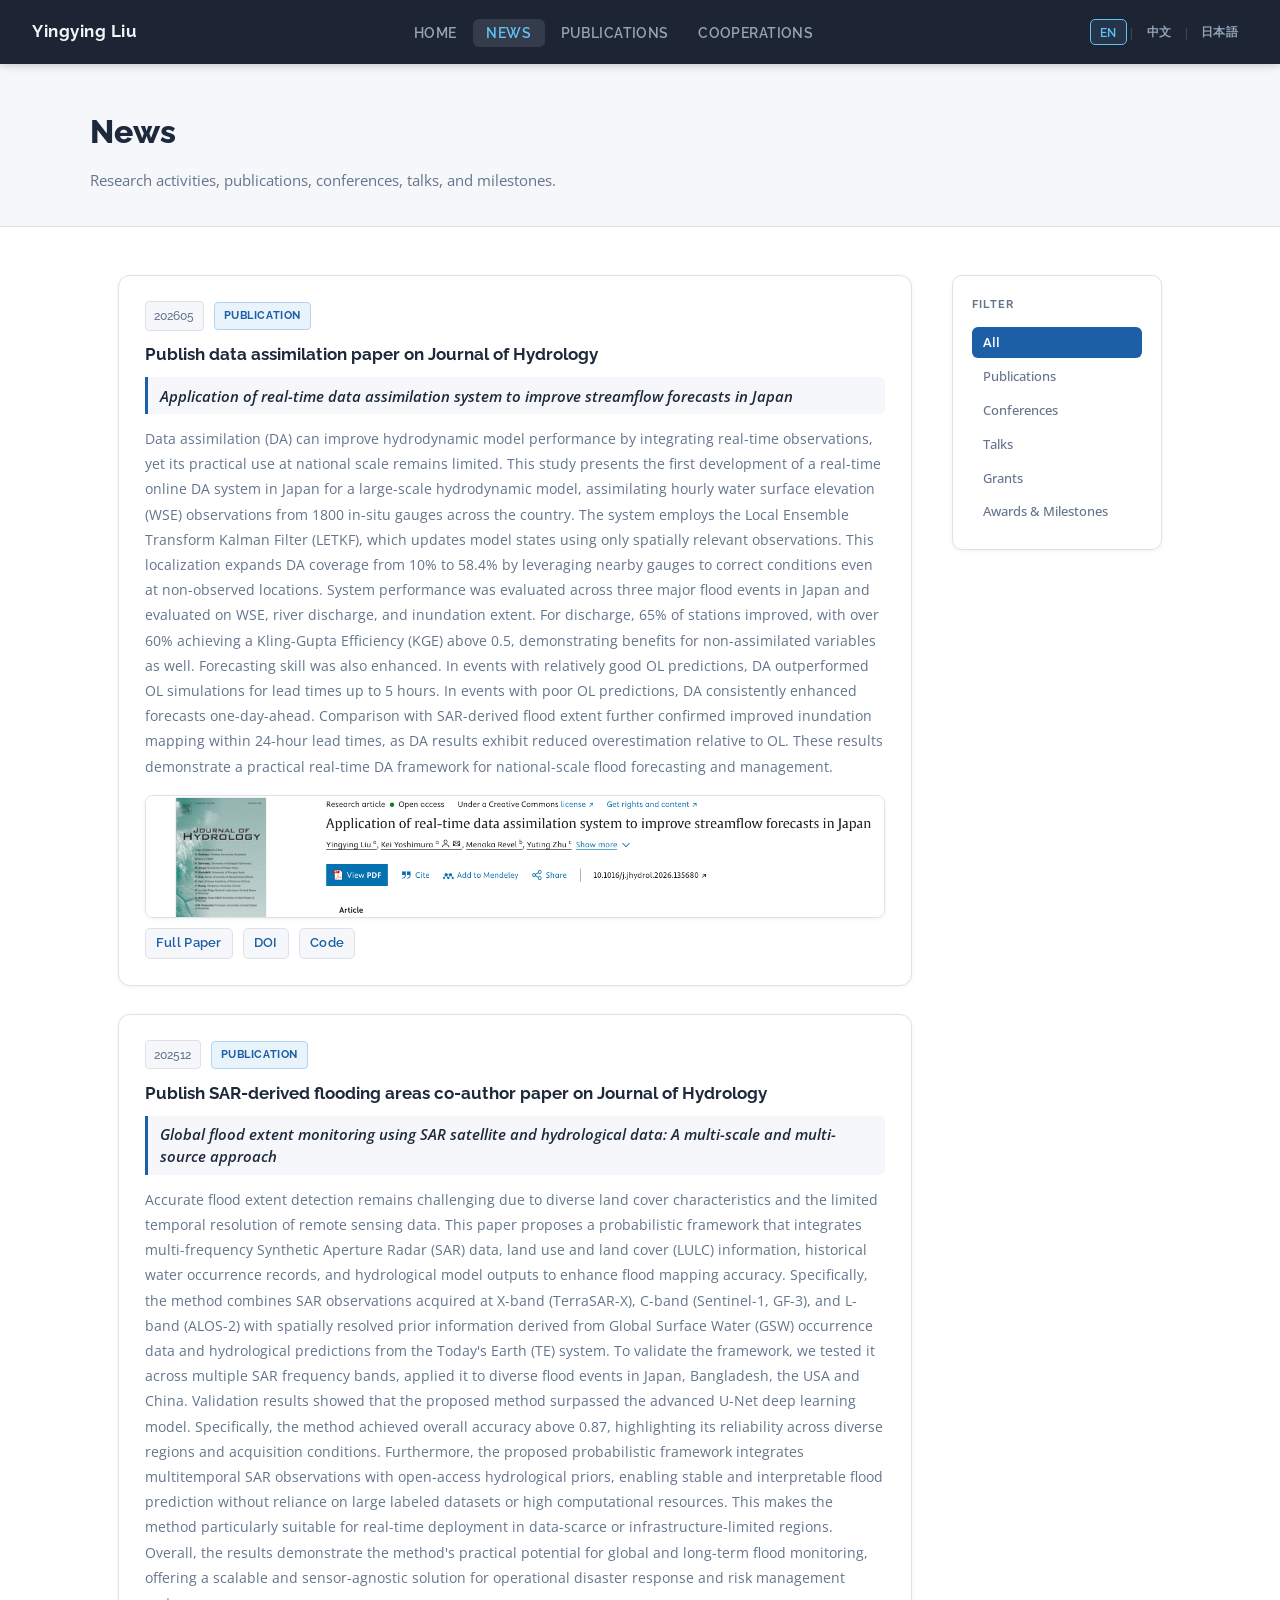
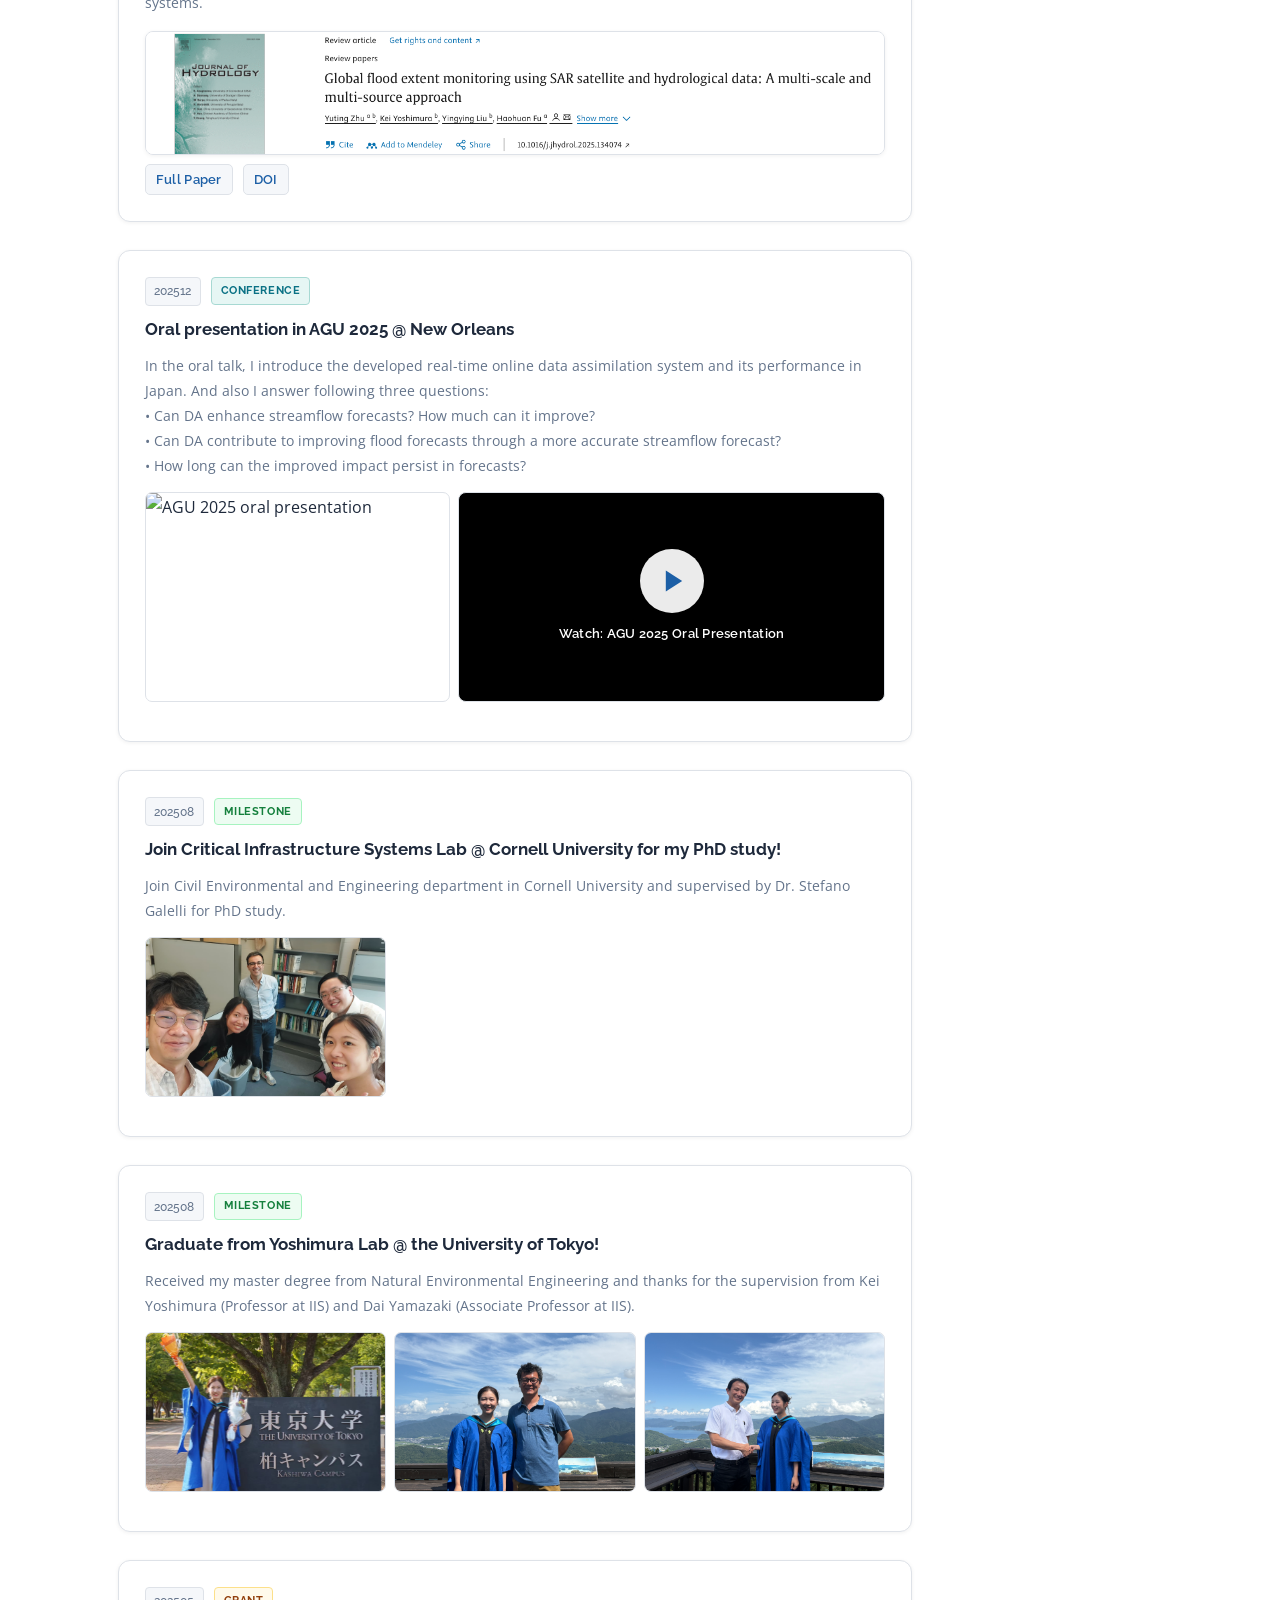
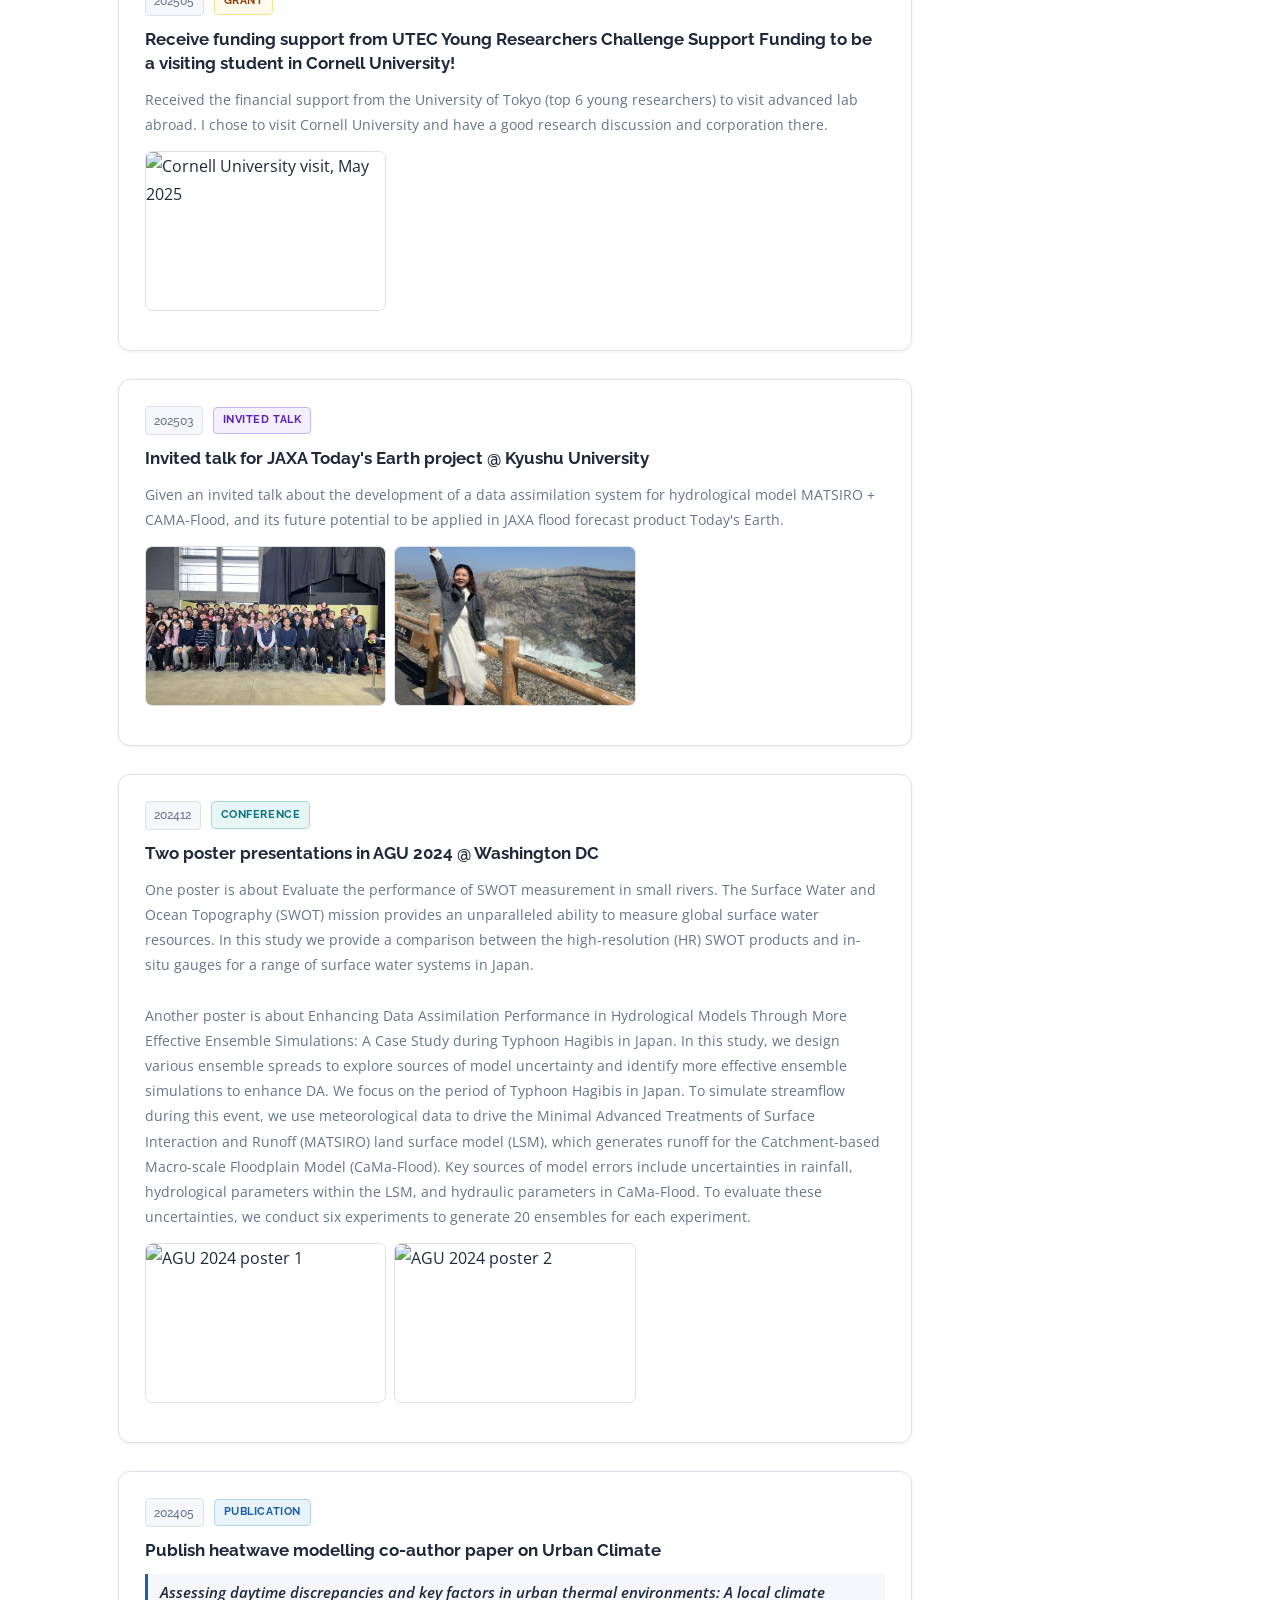
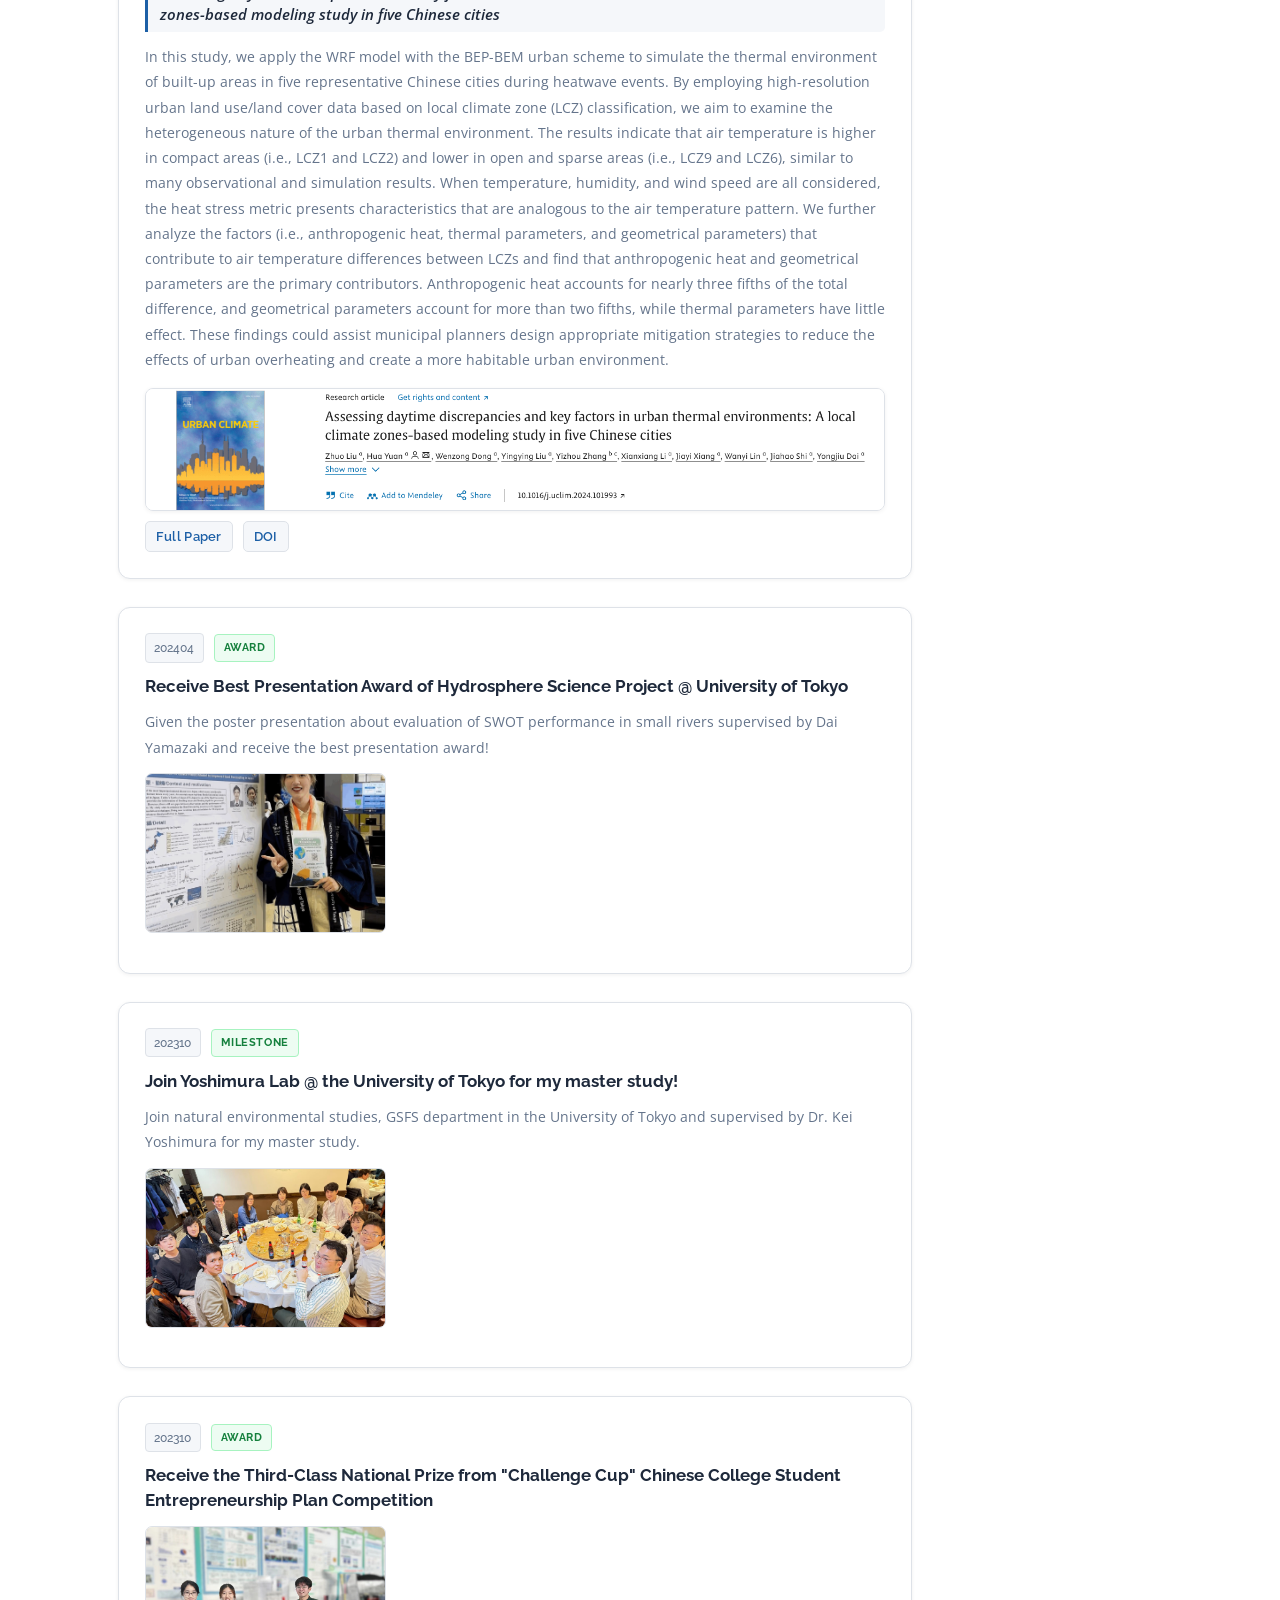
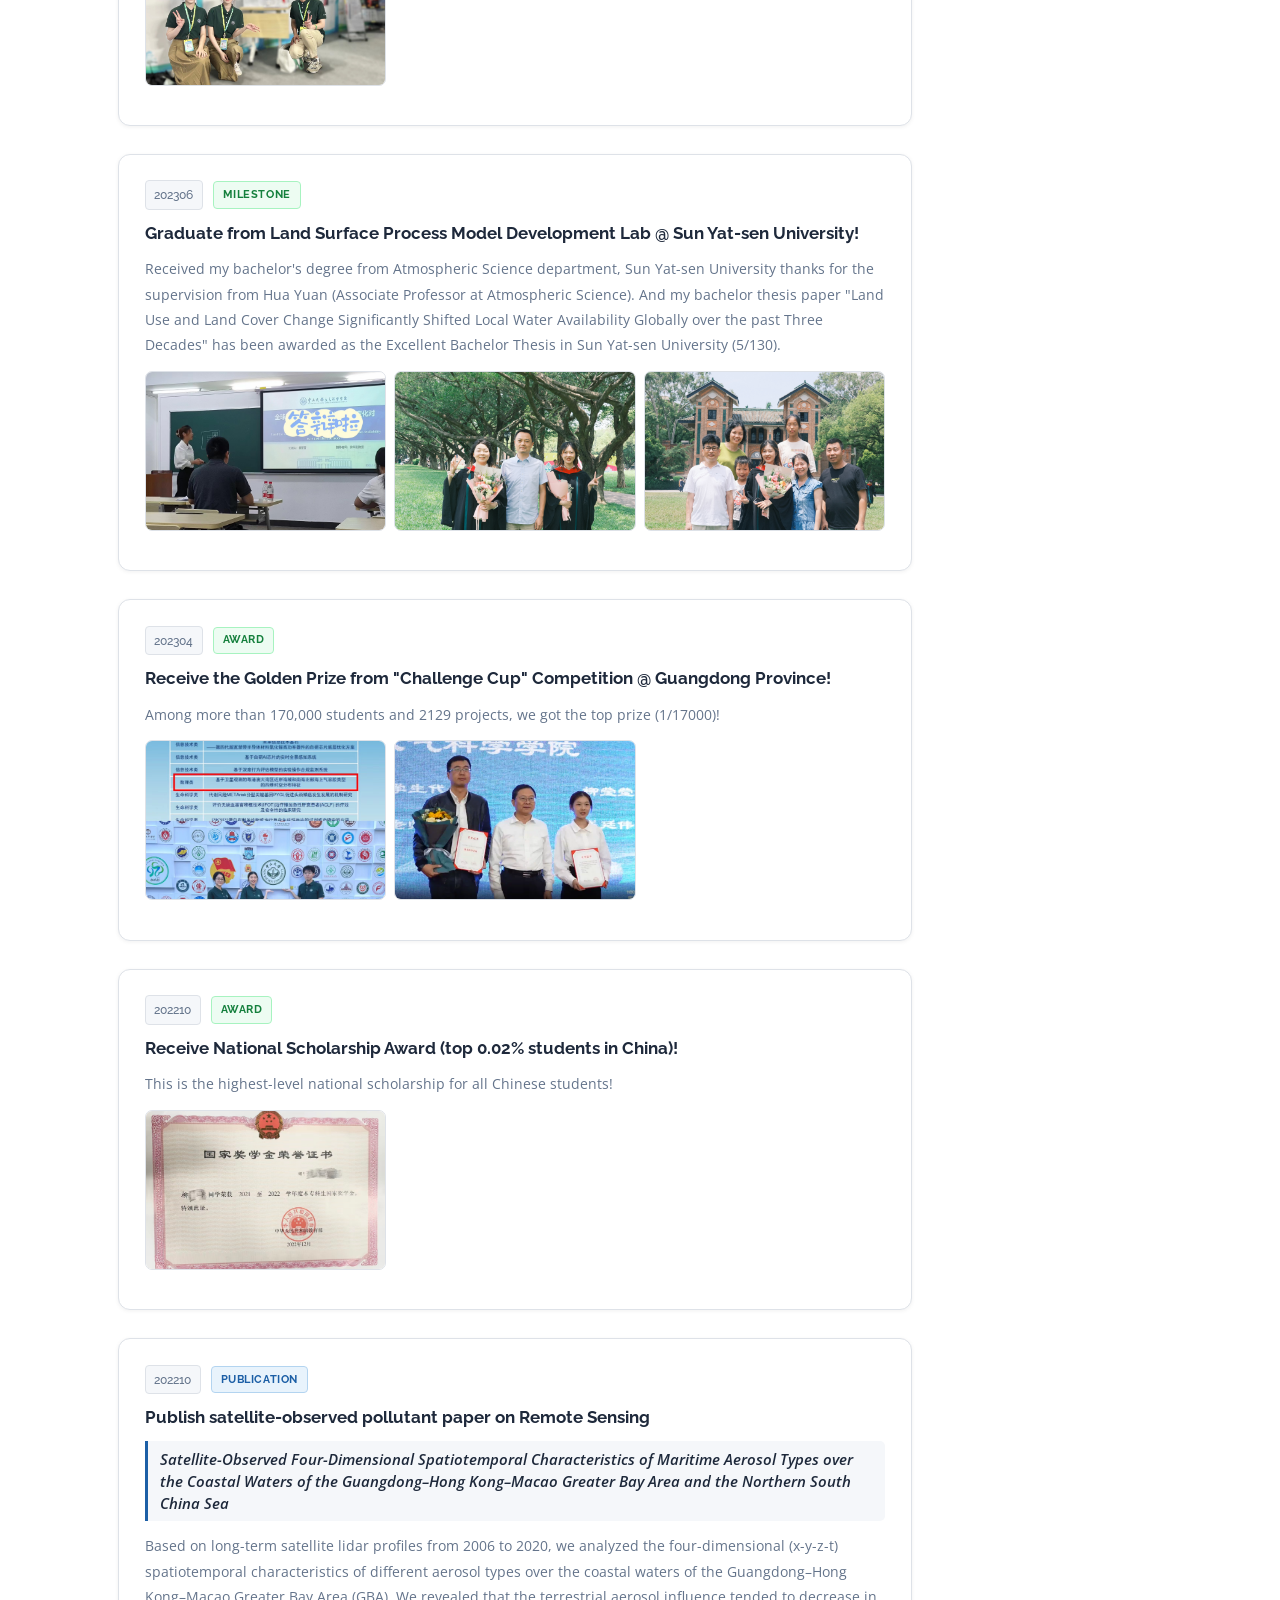
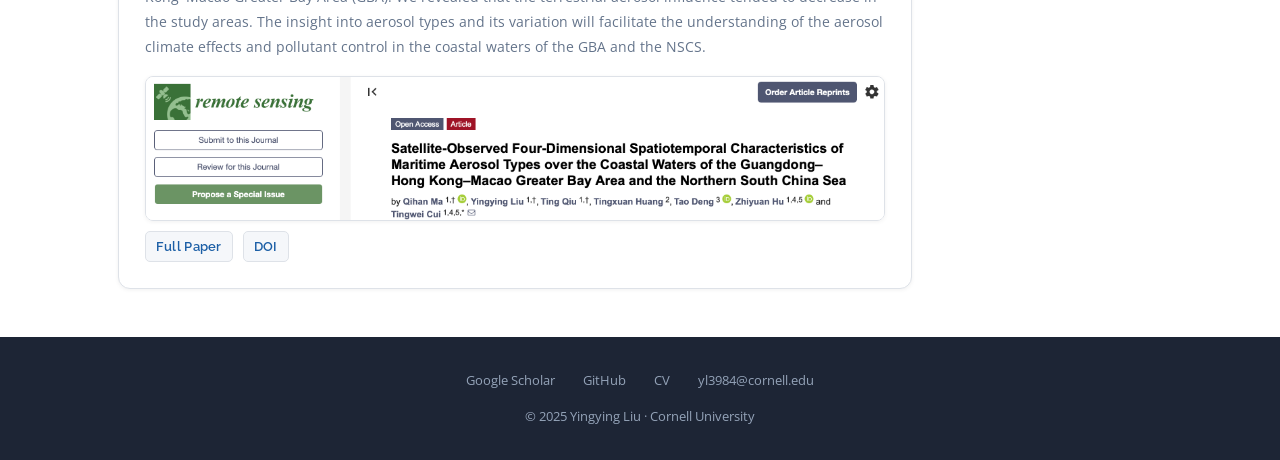
==== commit 25703179: "Phase 3 revisions: hero background, Cornell logo, original pub descriptions, paper screenshots - Her" ====
--- a/news.html
+++ b/news.html
@@ -47,22 +47,28 @@
         <!-- ── News feed ──────────────────────────────────── -->
         <div class="news-feed">
 
-          <!-- 2026 DA paper -->
+          <!-- ① DA paper 202605 -->
           <article class="news-item" data-category="publication">
             <div class="news-meta">
-              <span class="news-date">2026</span>
+              <span class="news-date">202605</span>
               <span class="news-cat cat-publication"><span class="lang-en">Publication</span><span class="lang-zh">论文</span><span class="lang-ja">論文</span></span>
             </div>
             <div class="news-title">
-              <span class="lang-en">Real-Time Data Assimilation System for National-Scale Flood Forecasting — Published in <em>Journal of Hydrology</em></span>
-              <span class="lang-zh">国家尺度洪水预报实时数据同化系统——发表于《水文学报》（Journal of Hydrology）</span>
-              <span class="lang-ja">国家スケール洪水予測のためのリアルタイムデータ同化システム — <em>Journal of Hydrology</em> 掲載</span>
-            </div>
-            <div class="news-desc">
-              <span class="lang-en">The first real-time, online data assimilation (DA) system for a national-scale hydrodynamic model in Japan, assimilating hourly water surface elevation from over 1,800 in-situ gauges via the LETKF. The system improved flood forecasting coverage from 10% to 58.4% and enhanced forecast skill up to 24 hours ahead.</span>
-              <span class="lang-zh">日本首个面向国家尺度水动力模型的实时在线数据同化（DA）系统，采用LETKF同化来自全国逾1,800个站点的逐时水位观测数据，将洪水预报覆盖率从10%提升至58.4%，并在24小时预见期内持续改善预报效果。</span>
-              <span class="lang-ja">日本初となる国家スケール水理モデル向けリアルタイムデータ同化システム。LETKFにより全国1,800以上の観測点の毎時水面標高データを同化し、予測カバー率を10%から58.4%に向上させ、24時間先まで予測精度を改善しました。</span>
-            </div>
+              <span class="lang-en">Publish data assimilation paper on Journal of Hydrology</span>
+              <span class="lang-zh">数据同化论文发表于《水文学报》（Journal of Hydrology）</span>
+              <span class="lang-ja">データ同化論文が Journal of Hydrology に掲載</span>
+            </div>
+            <div class="news-paper-title">
+              <span class="lang-en">Application of real-time data assimilation system to improve streamflow forecasts in Japan</span>
+              <span class="lang-zh">实时数据同化系统在日本径流预报改善中的应用</span>
+              <span class="lang-ja">リアルタイムデータ同化システムによる日本の流量予測改善への応用</span>
+            </div>
+            <div class="news-desc">
+              <span class="lang-en">Data assimilation (DA) can improve hydrodynamic model performance by integrating real-time observations, yet its practical use at national scale remains limited. This study presents the first development of a real-time online DA system in Japan for a large-scale hydrodynamic model, assimilating hourly water surface elevation (WSE) observations from 1800 in-situ gauges across the country. The system employs the Local Ensemble Transform Kalman Filter (LETKF), which updates model states using only spatially relevant observations. This localization expands DA coverage from 10% to 58.4% by leveraging nearby gauges to correct conditions even at non-observed locations. System performance was evaluated across three major flood events in Japan and evaluated on WSE, river discharge, and inundation extent. For discharge, 65% of stations improved, with over 60% achieving a Kling-Gupta Efficiency (KGE) above 0.5, demonstrating benefits for non-assimilated variables as well. Forecasting skill was also enhanced. In events with relatively good OL predictions, DA outperformed OL simulations for lead times up to 5 hours. In events with poor OL predictions, DA consistently enhanced forecasts one-day-ahead. Comparison with SAR-derived flood extent further confirmed improved inundation mapping within 24-hour lead times, as DA results exhibit reduced overestimation relative to OL. These results demonstrate a practical real-time DA framework for national-scale flood forecasting and management.</span>
+              <span class="lang-zh">数据同化（DA）通过整合实时观测数据，可改善水动力模型性能，但其在国家尺度的实际应用仍十分有限。本研究首次在日本开发了面向大尺度水动力模型的实时在线DA系统，同化来自全国1800个站点的逐时水位（WSE）观测数据，采用局地集合变换卡尔曼滤波（LETKF）仅利用空间相关观测更新模型状态。局地化处理将DA覆盖率从10%提升至58.4%。系统在日本三次重大洪水事件中进行了验证，65%的站点径流预报有所改善，60%以上的站点KGE超过0.5。预见期方面，OL预报较好时DA可在5小时内超越OL，OL预报较差时DA可持续改善1天预见期的预报。SAR衍生洪水范围对比进一步确认了24小时预见期内淹没制图的改善效果。</span>
+              <span class="lang-ja">データ同化（DA）はリアルタイム観測を統合することで水理モデルの精度向上を可能にしますが、国家スケールでの実用化はまだ限られています。本研究は日本で初めて、大規模水理モデルへのリアルタイムオンラインDAシステムを開発しました。全国1,800観測点からの毎時水面標高（WSE）データをLETKFで同化し、DA適用範囲を10%から58.4%に拡大。三大洪水イベントで評価した結果、65%の地点で流量予測が改善し、60%以上がKGE≥0.5を達成。DA効果は最大5時間先まで持続することが確認されました。</span>
+            </div>
+            <img class="pub-screenshot" src="images/p4.png" alt="Paper screenshot: DA paper" />
             <div class="news-links">
               <a class="news-link" href="https://www.sciencedirect.com/science/article/pii/S0022169426007778" target="_blank" rel="noopener">Full Paper</a>
               <a class="news-link" href="https://doi.org/10.1016/j.jhydrol.2026.135680" target="_blank" rel="noopener">DOI</a>
@@ -70,101 +76,116 @@
             </div>
           </article>
 
-          <!-- 2025-12 SAR paper -->
+          <!-- ② SAR paper 202512 -->
           <article class="news-item" data-category="publication">
             <div class="news-meta">
-              <span class="news-date">2025 · 12</span>
+              <span class="news-date">202512</span>
               <span class="news-cat cat-publication"><span class="lang-en">Publication</span><span class="lang-zh">论文</span><span class="lang-ja">論文</span></span>
             </div>
             <div class="news-title">
-              <span class="lang-en">Co-authored SAR-Based Probabilistic Flood Mapping Paper — <em>Journal of Hydrology</em></span>
-              <span class="lang-zh">合著多频SAR概率洪水制图论文——发表于《水文学报》</span>
-              <span class="lang-ja">SAR確率論的洪水マッピング共著論文 — <em>Journal of Hydrology</em> 掲載</span>
-            </div>
-            <div class="news-desc">
-              <span class="lang-en">A probabilistic framework integrating multi-frequency SAR (X-, C-, L-band), land use/land cover, and hydrological model outputs achieves flood mapping accuracy above 0.87 across Japan, Bangladesh, the USA, and China — outperforming state-of-the-art deep learning baselines.</span>
-              <span class="lang-zh">融合多频SAR（X、C、L波段）、土地利用/覆盖信息及水文模型输出的概率框架，在日本、孟加拉国、美国和中国的洪水制图精度均超过0.87，优于先进深度学习基线模型。</span>
-              <span class="lang-ja">多周波SAR・土地被覆・水文モデル出力を統合した確率論的フレームワークにより、日本・バングラデシュ・米国・中国で精度0.87以上を達成し、最先端深層学習モデルを凌駕しました。</span>
-            </div>
+              <span class="lang-en">Publish SAR-derived flooding areas co-author paper on Journal of Hydrology</span>
+              <span class="lang-zh">合著SAR洪水范围识别论文发表于《水文学报》</span>
+              <span class="lang-ja">SAR洪水域抽出共著論文が Journal of Hydrology に掲載</span>
+            </div>
+            <div class="news-paper-title">
+              <span class="lang-en">Global flood extent monitoring using SAR satellite and hydrological data: A multi-scale and multi-source approach</span>
+              <span class="lang-zh">利用SAR卫星与水文数据的全球洪水范围监测：多尺度、多源方法</span>
+              <span class="lang-ja">SAR衛星と水文データを用いたグローバル洪水域モニタリング：マルチスケール・マルチソースアプローチ</span>
+            </div>
+            <div class="news-desc">
+              <span class="lang-en">Accurate flood extent detection remains challenging due to diverse land cover characteristics and the limited temporal resolution of remote sensing data. This paper proposes a probabilistic framework that integrates multi-frequency Synthetic Aperture Radar (SAR) data, land use and land cover (LULC) information, historical water occurrence records, and hydrological model outputs to enhance flood mapping accuracy. Specifically, the method combines SAR observations acquired at X-band (TerraSAR-X), C-band (Sentinel-1, GF-3), and L-band (ALOS-2) with spatially resolved prior information derived from Global Surface Water (GSW) occurrence data and hydrological predictions from the Today's Earth (TE) system. To validate the framework, we tested it across multiple SAR frequency bands, applied it to diverse flood events in Japan, Bangladesh, the USA and China. Validation results showed that the proposed method surpassed the advanced U-Net deep learning model. Specifically, the method achieved overall accuracy above 0.87, highlighting its reliability across diverse regions and acquisition conditions. Furthermore, the proposed probabilistic framework integrates multitemporal SAR observations with open-access hydrological priors, enabling stable and interpretable flood prediction without reliance on large labeled datasets or high computational resources. This makes the method particularly suitable for real-time deployment in data-scarce or infrastructure-limited regions. Overall, the results demonstrate the method's practical potential for global and long-term flood monitoring, offering a scalable and sensor-agnostic solution for operational disaster response and risk management systems.</span>
+              <span class="lang-zh">由于土地覆盖多样性和遥感数据时间分辨率有限，精确洪水范围检测仍面临挑战。本文提出融合多频SAR数据（X、C、L波段）、土地利用/覆盖信息、历史水体记录和水文模型输出的概率框架，在日本、孟加拉国、美国和中国的洪水事件中，精度超过0.87，优于U-Net深度学习模型。该框架无需大量标注数据，适合在数据匮乏地区实时部署，为全球洪水监测和应急响应提供了可扩展方案。</span>
+              <span class="lang-ja">多様な土地被覆特性とリモートセンシングデータの時間分解能の制約から、正確な洪水域検出は依然困難です。本研究は多周波SAR（X・C・Lバンド）、土地被覆情報、歴史的水体記録、水文モデル出力を統合した確率論的フレームワークを提案。日本・バングラデシュ・米国・中国で精度0.87以上を達成し、U-Net深層学習モデルを上回りました。大規模ラベルデータ不要で、データ不足地域でのリアルタイム展開に適しています。</span>
+            </div>
+            <img class="pub-screenshot" src="images/p3.png" alt="Paper screenshot: SAR paper" />
             <div class="news-links">
               <a class="news-link" href="https://www.sciencedirect.com/science/article/abs/pii/S002216942501412X" target="_blank" rel="noopener">Full Paper</a>
               <a class="news-link" href="https://doi.org/10.1016/j.jhydrol.2025.134074" target="_blank" rel="noopener">DOI</a>
             </div>
           </article>
 
-          <!-- 2025-12 AGU oral -->
+          <!-- ③ AGU 2025 oral 202512 — photo + video in same row -->
           <article class="news-item" data-category="conference">
             <div class="news-meta">
-              <span class="news-date">2025 · 12</span>
+              <span class="news-date">202512</span>
               <span class="news-cat cat-conference"><span class="lang-en">Conference</span><span class="lang-zh">学术会议</span><span class="lang-ja">学会</span></span>
             </div>
             <div class="news-title">
-              <span class="lang-en">Oral Presentation at AGU 2025 Annual Meeting, New Orleans</span>
+              <span class="lang-en">Oral presentation in AGU 2025 @ New Orleans</span>
               <span class="lang-zh">在AGU 2025年会（新奥尔良）作口头报告</span>
               <span class="lang-ja">AGU 2025年次大会（ニューオーリンズ）にて口頭発表</span>
             </div>
             <div class="news-desc">
-              <span class="lang-en">Presented the real-time data assimilation system for Japan-wide flood forecasting, addressing how DA enhances streamflow and flood forecast accuracy and how long its beneficial impact persists for multi-day lead times.</span>
-              <span class="lang-zh">介绍了面向全日本洪水预报的实时数据同化系统，探讨了DA如何提升径流及洪水预报精度，以及改善效果在多日预见期内的持续性。</span>
-              <span class="lang-ja">全国スケール洪水予測のためのリアルタイムデータ同化システムを発表。DAによる流量・洪水予測精度の向上と、その影響が複数日先まで持続するかを議論しました。</span>
-            </div>
-            <div class="news-photos">
+              <span class="lang-en">In the oral talk, I introduce the developed real-time online data assimilation system and its performance in Japan. And also I answer following three questions:
+              <br/>• Can DA enhance streamflow forecasts? How much can it improve?
+              <br/>• Can DA contribute to improving flood forecasts through a more accurate streamflow forecast?
+              <br/>• How long can the improved impact persist in forecasts?</span>
+              <span class="lang-zh">口头报告中，我介绍了所开发的实时在线数据同化系统及其在日本的表现，并回答了以下三个问题：
+              <br/>• DA能否提升径流预报？能改善多少？
+              <br/>• DA能否通过更精准的径流预报进而改善洪水预报？
+              <br/>• 改善效果在预见期内能持续多久？</span>
+              <span class="lang-ja">口頭発表では、開発したリアルタイムオンラインデータ同化システムとその日本での性能を紹介し、以下の3つの問いに答えました：
+              <br/>• DAは流量予測を改善できるか？どの程度改善するか？
+              <br/>• DAはより正確な流量予測を通じて洪水予測にも貢献できるか？
+              <br/>• 改善効果は予測においてどのくらい持続するか？</span>
+            </div>
+            <!-- Photo and video in the same row -->
+            <div class="media-row">
               <img src="images/AGU2025.jpg" alt="AGU 2025 oral presentation" />
-            </div>
-            <!-- Video with custom play overlay -->
-            <div class="video-wrapper">
-              <video preload="none" poster="images/cover.jpg">
-                <source src="images/AGU2025.MP4" type="video/mp4" />
-              </video>
-              <div class="video-play-overlay">
-                <button class="play-circle" aria-label="Play video">
-                  <svg viewBox="0 0 24 24"><polygon points="5,3 19,12 5,21"/></svg>
-                </button>
-                <span class="video-label">
-                  <span class="lang-en">Watch: AGU 2025 Oral Presentation</span>
-                  <span class="lang-zh">观看：AGU 2025 口头报告</span>
-                  <span class="lang-ja">動画：AGU 2025 口頭発表</span>
-                </span>
+              <div class="video-wrapper">
+                <video preload="none" poster="images/cover.jpg">
+                  <source src="images/AGU2025.MP4" type="video/mp4" />
+                </video>
+                <div class="video-play-overlay">
+                  <button class="play-circle" aria-label="Play video">
+                    <svg viewBox="0 0 24 24"><polygon points="5,3 19,12 5,21"/></svg>
+                  </button>
+                  <span class="video-label">
+                    <span class="lang-en">Watch: AGU 2025 Oral Presentation</span>
+                    <span class="lang-zh">观看：AGU 2025 口头报告</span>
+                    <span class="lang-ja">動画：AGU 2025 口頭発表</span>
+                  </span>
+                </div>
               </div>
             </div>
           </article>
 
-          <!-- 2025-08 Join Cornell -->
-          <article class="news-item" data-category="milestone">
-            <div class="news-meta">
-              <span class="news-date">2025 · 08</span>
+          <!-- ④ Join Cornell 202508 -->
+          <article class="news-item" data-category="milestone">
+            <div class="news-meta">
+              <span class="news-date">202508</span>
               <span class="news-cat cat-milestone"><span class="lang-en">Milestone</span><span class="lang-zh">里程碑</span><span class="lang-ja">マイルストーン</span></span>
             </div>
             <div class="news-title">
-              <span class="lang-en">Joined Critical Infrastructure Systems Lab @ Cornell University for Ph.D. Study!</span>
+              <span class="lang-en">Join Critical Infrastructure Systems Lab @ Cornell University for my PhD study!</span>
               <span class="lang-zh">加入康奈尔大学关键基础设施系统实验室，开启博士研究！</span>
               <span class="lang-ja">コーネル大学 Critical Infrastructure Systems Lab にてPhD研究を開始！</span>
             </div>
             <div class="news-desc">
-              <span class="lang-en">Joined the Civil and Environmental Engineering department at Cornell University, supervised by Dr. Stefano Galelli, to pursue doctoral research in large-scale water systems and flood forecasting.</span>
-              <span class="lang-zh">加入康奈尔大学土木与环境工程系，在Stefano Galelli博士的指导下开展大尺度水系统与洪水预报方向的博士研究。</span>
-              <span class="lang-ja">コーネル大学土木環境工学科に入学し、Stefano Galelli博士の指導のもと、大規模水システムおよび洪水予測の博士研究を開始しました。</span>
+              <span class="lang-en">Join Civil Environmental and Engineering department in Cornell University and supervised by Dr. Stefano Galelli for PhD study.</span>
+              <span class="lang-zh">加入康奈尔大学土木与环境工程系，在Stefano Galelli博士指导下开展博士研究。</span>
+              <span class="lang-ja">コーネル大学土木環境工学科に入学し、Stefano Galelli博士の指導のもとPhD研究を開始しました。</span>
             </div>
             <div class="news-photos">
               <img src="images/Stefano202508.jpg" alt="Cornell University, August 2025" />
             </div>
           </article>
 
-          <!-- 2025-08 Graduate UTokyo -->
-          <article class="news-item" data-category="milestone">
-            <div class="news-meta">
-              <span class="news-date">2025 · 08</span>
+          <!-- ⑤ Graduate UTokyo 202508 -->
+          <article class="news-item" data-category="milestone">
+            <div class="news-meta">
+              <span class="news-date">202508</span>
               <span class="news-cat cat-milestone"><span class="lang-en">Milestone</span><span class="lang-zh">里程碑</span><span class="lang-ja">マイルストーン</span></span>
             </div>
             <div class="news-title">
-              <span class="lang-en">Graduated from Yoshimura Lab @ the University of Tokyo — M.S. Received!</span>
-              <span class="lang-zh">从东京大学芳村研究室毕业，获得硕士学位！</span>
-              <span class="lang-ja">東京大学 芳村研究室を卒業 — 修士号を取得！</span>
-            </div>
-            <div class="news-desc">
-              <span class="lang-en">Received the Master of Science degree in Natural Environmental Studies from the University of Tokyo, under the supervision of Prof. Kei Yoshimura and Assoc. Prof. Dai Yamazaki (Institute of Industrial Science, IIS).</span>
-              <span class="lang-zh">在东京大学生产技术研究所（IIS）芳村圭教授和山崎大副教授的联合指导下，获得自然环境学专攻硕士学位。</span>
-              <span class="lang-ja">東京大学生産技術研究所（IIS）の芳村圭教授・山崎大准教授のご指導のもと、自然環境学専攻の修士号を取得しました。</span>
+              <span class="lang-en">Graduate from Yoshimura Lab @ the University of Tokyo!</span>
+              <span class="lang-zh">从东京大学芳村研究室毕业！</span>
+              <span class="lang-ja">東京大学 芳村研究室を卒業！</span>
+            </div>
+            <div class="news-desc">
+              <span class="lang-en">Received my master degree from Natural Environmental Engineering and thanks for the supervision from Kei Yoshimura (Professor at IIS) and Dai Yamazaki (Associate Professor at IIS).</span>
+              <span class="lang-zh">在东京大学生产技术研究所芳村圭教授和山崎大副教授的联合指导下，获得自然环境工学硕士学位，谨表感谢。</span>
+              <span class="lang-ja">東京大学生産技術研究所の芳村圭教授・山崎大准教授のご指導のもと、自然環境工学の修士号を取得しました。心より感謝申し上げます。</span>
             </div>
             <div class="news-photos">
               <img src="images/utokyo1.JPG" alt="University of Tokyo graduation 2025" />
@@ -173,42 +194,42 @@
             </div>
           </article>
 
-          <!-- 2025-05 UTEC grant -->
+          <!-- ⑥ UTEC grant 202505 -->
           <article class="news-item" data-category="grant">
             <div class="news-meta">
-              <span class="news-date">2025 · 05</span>
+              <span class="news-date">202505</span>
               <span class="news-cat cat-grant"><span class="lang-en">Grant</span><span class="lang-zh">资助</span><span class="lang-ja">グラント</span></span>
             </div>
             <div class="news-title">
-              <span class="lang-en">Received UTEC Young Researchers Challenge Support Funding to Visit Cornell University</span>
-              <span class="lang-zh">获得UTEC若手海外自由展開・研鑽支援プログラム资助，赴康奈尔大学访学</span>
-              <span class="lang-ja">UTECの若手海外自由展開・研鑽支援プログラムに採択され、コーネル大学への訪問研究を実施</span>
-            </div>
-            <div class="news-desc">
-              <span class="lang-en">Selected as one of the top 6 young researchers at the University of Tokyo for international research funding. Visited Cornell University for collaborative research discussions and knowledge exchange.</span>
-              <span class="lang-zh">作为东京大学6名优秀青年研究者之一获得该项资助，赴康奈尔大学进行学术交流与合作研究。</span>
-              <span class="lang-ja">東京大学の若手研究者6名の一人として選出され、コーネル大学にて共同研究議論・知識交流を実施しました。</span>
+              <span class="lang-en">Receive funding support from UTEC Young Researchers Challenge Support Funding to be a visiting student in Cornell University!</span>
+              <span class="lang-zh">获得UTEC若手海外自由展開・研鑽支援プログラム资助，赴康奈尔大学访学！</span>
+              <span class="lang-ja">UTECの若手海外自由展開・研鑽支援プログラムに採択され、コーネル大学への訪問研究を実施！</span>
+            </div>
+            <div class="news-desc">
+              <span class="lang-en">Received the financial support from the University of Tokyo (top 6 young researchers) to visit advanced lab abroad. I chose to visit Cornell University and have a good research discussion and corporation there.</span>
+              <span class="lang-zh">作为东京大学6名优秀青年研究者之一获得资助，赴海外顶尖实验室访学。选择访问康奈尔大学，进行了深入的学术交流与合作研究。</span>
+              <span class="lang-ja">東京大学の若手研究者6名の一人として選出され、海外先端ラボへの訪問研究費を受給。コーネル大学を選び、充実した研究議論と共同研究を行いました。</span>
             </div>
             <div class="news-photos">
               <img src="images/cornell202505.jpg" alt="Cornell University visit, May 2025" />
             </div>
           </article>
 
-          <!-- 2025-03 Kyushu talk -->
+          <!-- ⑦ Kyushu talk 202503 -->
           <article class="news-item" data-category="talk">
             <div class="news-meta">
-              <span class="news-date">2025 · 03</span>
+              <span class="news-date">202503</span>
               <span class="news-cat cat-talk"><span class="lang-en">Invited Talk</span><span class="lang-zh">特邀报告</span><span class="lang-ja">招待講演</span></span>
             </div>
             <div class="news-title">
-              <span class="lang-en">Invited Talk for JAXA Today's Earth Project @ Kyushu University</span>
+              <span class="lang-en">Invited talk for JAXA Today's Earth project @ Kyushu University</span>
               <span class="lang-zh">受邀在九州大学作JAXA Today's Earth项目学术报告</span>
               <span class="lang-ja">九州大学にてJAXA Today's Earth プロジェクトへの招待講演</span>
             </div>
             <div class="news-desc">
-              <span class="lang-en">Delivered an invited talk on the data assimilation system for the MATSIRO + CaMa-Flood hydrological model and its potential application in JAXA's global flood forecast product Today's Earth.</span>
+              <span class="lang-en">Given an invited talk about the development of a data assimilation system for hydrological model MATSIRO + CAMA-Flood, and its future potential to be applied in JAXA flood forecast product Today's Earth.</span>
               <span class="lang-zh">就MATSIRO+CaMa-Flood水文模型数据同化系统的开发及其在JAXA洪水预报产品Today's Earth中的潜在应用作特邀报告。</span>
-              <span class="lang-ja">MATSIRO＋CaMa-Floodへのデータ同化システム開発とJAXA「Today's Earth」への応用可能性について招待講演を行いました。</span>
+              <span class="lang-ja">MATSIRO＋CaMa-Floodモデルへのデータ同化システム開発と、JAXAの洪水予測プロダクト「Today's Earth」への応用可能性について招待講演を行いました。</span>
             </div>
             <div class="news-photos">
               <img src="images/kyushu1.jpg" alt="Kyushu University invited talk" />
@@ -216,21 +237,24 @@
             </div>
           </article>
 
-          <!-- 2024-12 AGU posters -->
+          <!-- ⑧ AGU 2024 posters 202412 -->
           <article class="news-item" data-category="conference">
             <div class="news-meta">
-              <span class="news-date">2024 · 12</span>
+              <span class="news-date">202412</span>
               <span class="news-cat cat-conference"><span class="lang-en">Conference</span><span class="lang-zh">学术会议</span><span class="lang-ja">学会</span></span>
             </div>
             <div class="news-title">
-              <span class="lang-en">Two Poster Presentations at AGU 2024 Annual Meeting, Washington D.C.</span>
+              <span class="lang-en">Two poster presentations in AGU 2024 @ Washington DC</span>
               <span class="lang-zh">在AGU 2024年会（华盛顿特区）作两篇墙报展示</span>
               <span class="lang-ja">AGU 2024年次大会（ワシントンD.C.）にてポスター発表2件</span>
             </div>
             <div class="news-desc">
-              <span class="lang-en">Presented two posters: (1) evaluation of SWOT satellite performance in measuring small rivers in Japan; (2) enhancing ensemble-based data assimilation for hydrological models during Typhoon Hagibis.</span>
-              <span class="lang-zh">两篇墙报分别聚焦于：（1）SWOT卫星在日本小河流水位测量精度评估；（2）台风"哈吉贝斯"期间增强集合数据同化性能的研究。</span>
-              <span class="lang-ja">2件：（1）日本の中小河川におけるSWOT衛星の精度評価、（2）台風ハギビス期間中の集合データ同化強化手法の研究。</span>
+              <span class="lang-en">One poster is about Evaluate the performance of SWOT measurement in small rivers. The Surface Water and Ocean Topography (SWOT) mission provides an unparalleled ability to measure global surface water resources. In this study we provide a comparison between the high-resolution (HR) SWOT products and in-situ gauges for a range of surface water systems in Japan.
+              <br/><br/>Another poster is about Enhancing Data Assimilation Performance in Hydrological Models Through More Effective Ensemble Simulations: A Case Study during Typhoon Hagibis in Japan. In this study, we design various ensemble spreads to explore sources of model uncertainty and identify more effective ensemble simulations to enhance DA. We focus on the period of Typhoon Hagibis in Japan. To simulate streamflow during this event, we use meteorological data to drive the Minimal Advanced Treatments of Surface Interaction and Runoff (MATSIRO) land surface model (LSM), which generates runoff for the Catchment-based Macro-scale Floodplain Model (CaMa-Flood). Key sources of model errors include uncertainties in rainfall, hydrological parameters within the LSM, and hydraulic parameters in CaMa-Flood. To evaluate these uncertainties, we conduct six experiments to generate 20 ensembles for each experiment.</span>
+              <span class="lang-zh">墙报一：评估SWOT卫星在小河流测量中的表现。SWOT任务提供了无与伦比的全球地表水资源测量能力。本研究将高分辨率SWOT产品与日本多种地表水系统的实测数据进行比较分析。
+              <br/><br/>墙报二：通过更有效的集合模拟增强水文模型中的数据同化性能——以台风"哈吉贝斯"为例。本研究设计了多种集合扩展方案，探索模型不确定性来源，并针对台风哈吉贝斯期间的日本场景开展了六组共120个集合成员的实验。</span>
+              <span class="lang-ja">ポスター①：日本の中小河川におけるSWOT衛星の精度評価。SWOT高分解能プロダクトと現地観測データを比較分析しました。
+              <br/><br/>ポスター②：台風ハギビス期間中の水文モデルへのデータ同化改善。MATSIRO-CaMa-Floodモデルを用い、降雨・土壌パラメータ・水理パラメータの不確実性を評価する6実験（各20アンサンブル）を実施しました。</span>
             </div>
             <div class="news-photos">
               <img src="images/AGU20241.jpg" alt="AGU 2024 poster 1" />
@@ -238,62 +262,68 @@
             </div>
           </article>
 
-          <!-- 2024-05 Urban Climate -->
+          <!-- ⑨ Urban Climate paper 202405 -->
           <article class="news-item" data-category="publication">
             <div class="news-meta">
-              <span class="news-date">2024 · 05</span>
+              <span class="news-date">202405</span>
               <span class="news-cat cat-publication"><span class="lang-en">Publication</span><span class="lang-zh">论文</span><span class="lang-ja">論文</span></span>
             </div>
             <div class="news-title">
-              <span class="lang-en">Co-authored Heatwave Modelling Paper Published in <em>Urban Climate</em></span>
+              <span class="lang-en">Publish heatwave modelling co-author paper on Urban Climate</span>
               <span class="lang-zh">合著城市热浪模拟论文发表于《城市气候》（Urban Climate）</span>
-              <span class="lang-ja">都市ヒートウェーブモデリング共著論文が <em>Urban Climate</em> に掲載</span>
-            </div>
-            <div class="news-desc">
-              <span class="lang-en">Applied the WRF model with BEP-BEM urban scheme to simulate thermal environments in five Chinese cities during heatwave events. Anthropogenic heat and geometric urban parameters were found to be the primary drivers of air temperature differences across local climate zones.</span>
-              <span class="lang-zh">应用耦合BEP-BEM城市方案的WRF模式，模拟中国五座城市热浪期间的热环境。研究发现人为热排放与城市几何参数是不同局地气候区气温差异的主要驱动因子。</span>
-              <span class="lang-ja">BEP-BEM都市スキームのWRFで中国5都市のヒートウェーブ時の熱環境を解析。人為的発熱と都市幾何パラメータが局地気候区間の気温差の主因であることを明らかにしました。</span>
-            </div>
+              <span class="lang-ja">都市ヒートウェーブモデリング共著論文が Urban Climate に掲載</span>
+            </div>
+            <div class="news-paper-title">
+              <span class="lang-en">Assessing daytime discrepancies and key factors in urban thermal environments: A local climate zones-based modeling study in five Chinese cities</span>
+              <span class="lang-zh">城市热环境日间差异及关键因素评估：基于局地气候区分类的五城市模拟研究</span>
+              <span class="lang-ja">都市熱環境の昼間格差と主要因子の評価：中国5都市における局地気候区ベースのモデリング研究</span>
+            </div>
+            <div class="news-desc">
+              <span class="lang-en">In this study, we apply the WRF model with the BEP-BEM urban scheme to simulate the thermal environment of built-up areas in five representative Chinese cities during heatwave events. By employing high-resolution urban land use/land cover data based on local climate zone (LCZ) classification, we aim to examine the heterogeneous nature of the urban thermal environment. The results indicate that air temperature is higher in compact areas (i.e., LCZ1 and LCZ2) and lower in open and sparse areas (i.e., LCZ9 and LCZ6), similar to many observational and simulation results. When temperature, humidity, and wind speed are all considered, the heat stress metric presents characteristics that are analogous to the air temperature pattern. We further analyze the factors (i.e., anthropogenic heat, thermal parameters, and geometrical parameters) that contribute to air temperature differences between LCZs and find that anthropogenic heat and geometrical parameters are the primary contributors. Anthropogenic heat accounts for nearly three fifths of the total difference, and geometrical parameters account for more than two fifths, while thermal parameters have little effect. These findings could assist municipal planners design appropriate mitigation strategies to reduce the effects of urban overheating and create a more habitable urban environment.</span>
+              <span class="lang-zh">本研究应用耦合BEP-BEM城市方案的WRF模式，模拟中国五座代表性城市热浪期间建成区的热环境。结果表明，紧凑区域（LCZ1、LCZ2）气温较高，开放稀疏区域（LCZ9、LCZ6）气温较低。进一步分析发现，人为热排放与几何参数是不同局地气候区气温差异的主要贡献因子，分别占总差异的近3/5和超过2/5，热力参数影响较小。这些发现可为城市规划者制定缓解城市过热的适应策略提供参考。</span>
+              <span class="lang-ja">BEP-BEM都市スキームを組み込んだWRFモデルで中国5都市のヒートウェーブ時の熱環境を解析しました。LCZ分類に基づく高解像度データを使用。LCZ1・2の密集地域で気温が高く、LCZ9・6の開放地域で低いことを確認。人為的発熱と都市幾何パラメータがLCZ間の気温差の主要因（各約3/5・2/5）であることを明らかにしました。</span>
+            </div>
+            <img class="pub-screenshot" src="images/p2.png" alt="Paper screenshot: Urban Climate paper" />
             <div class="news-links">
               <a class="news-link" href="https://www.sciencedirect.com/science/article/abs/pii/S2212095524001895" target="_blank" rel="noopener">Full Paper</a>
               <a class="news-link" href="https://doi.org/10.1016/j.uclim.2024.101993" target="_blank" rel="noopener">DOI</a>
             </div>
           </article>
 
-          <!-- 2024-04 Best Presentation UTokyo -->
-          <article class="news-item" data-category="milestone">
-            <div class="news-meta">
-              <span class="news-date">2024 · 04</span>
+          <!-- ⑩ Best Presentation UTokyo 202404 -->
+          <article class="news-item" data-category="milestone">
+            <div class="news-meta">
+              <span class="news-date">202404</span>
               <span class="news-cat cat-milestone"><span class="lang-en">Award</span><span class="lang-zh">获奖</span><span class="lang-ja">受賞</span></span>
             </div>
             <div class="news-title">
-              <span class="lang-en">Best Presentation Award — Hydrosphere Science Project @ University of Tokyo</span>
+              <span class="lang-en">Receive Best Presentation Award of Hydrosphere Science Project @ University of Tokyo</span>
               <span class="lang-zh">荣获东京大学水圈科学项目最佳演讲奖</span>
               <span class="lang-ja">東京大学 水圏科学プロジェクト 最優秀発表賞を受賞</span>
             </div>
             <div class="news-desc">
-              <span class="lang-en">Received the Best Presentation Award for a poster on evaluating SWOT satellite performance in small rivers, supervised by Assoc. Prof. Dai Yamazaki.</span>
-              <span class="lang-zh">因关于SWOT卫星小河流测量性能评估的墙报荣获最佳演讲奖，该研究由山崎大副教授指导。</span>
-              <span class="lang-ja">山崎大准教授指導のもと、SWOTの中小河川精度評価ポスター発表で最優秀発表賞を受賞しました。</span>
+              <span class="lang-en">Given the poster presentation about evaluation of SWOT performance in small rivers supervised by Dai Yamazaki and receive the best presentation award!</span>
+              <span class="lang-zh">在山崎大副教授指导下就SWOT卫星小河流性能评估作墙报展示，荣获最佳演讲奖！</span>
+              <span class="lang-ja">山崎大准教授指導のもとSWOTの中小河川精度評価ポスターを発表し、最優秀発表賞を受賞！</span>
             </div>
             <div class="news-photos">
               <img src="images/Utokyo202404.jpg" alt="Best Presentation Award, University of Tokyo 2024" />
             </div>
           </article>
 
-          <!-- 2023-10 Join UTokyo -->
-          <article class="news-item" data-category="milestone">
-            <div class="news-meta">
-              <span class="news-date">2023 · 10</span>
+          <!-- ⑪ Join UTokyo 202310 -->
+          <article class="news-item" data-category="milestone">
+            <div class="news-meta">
+              <span class="news-date">202310</span>
               <span class="news-cat cat-milestone"><span class="lang-en">Milestone</span><span class="lang-zh">里程碑</span><span class="lang-ja">マイルストーン</span></span>
             </div>
             <div class="news-title">
-              <span class="lang-en">Joined Yoshimura Lab @ the University of Tokyo for Master's Study!</span>
+              <span class="lang-en">Join Yoshimura Lab @ the University of Tokyo for my master study!</span>
               <span class="lang-zh">加入东京大学芳村研究室，开启硕士研究！</span>
               <span class="lang-ja">東京大学 芳村研究室に入学し、修士研究を開始！</span>
             </div>
             <div class="news-desc">
-              <span class="lang-en">Joined the Graduate School of Frontier Sciences (GSFS), Natural Environmental Studies, at the University of Tokyo, supervised by Prof. Kei Yoshimura.</span>
+              <span class="lang-en">Join natural environmental studies, GSFS department in the University of Tokyo and supervised by Dr. Kei Yoshimura for my master study.</span>
               <span class="lang-zh">加入东京大学新领域创成科学研究科自然环境学专攻，在芳村圭教授的指导下开展硕士研究。</span>
               <span class="lang-ja">東京大学大学院新領域創成科学研究科自然環境学専攻に入学し、芳村圭教授のご指導のもと修士研究を開始しました。</span>
             </div>
@@ -302,14 +332,14 @@
             </div>
           </article>
 
-          <!-- 2023-10 Challenge Cup National Third -->
-          <article class="news-item" data-category="milestone">
-            <div class="news-meta">
-              <span class="news-date">2023 · 10</span>
+          <!-- ⑫ Challenge Cup National Third 202310 -->
+          <article class="news-item" data-category="milestone">
+            <div class="news-meta">
+              <span class="news-date">202310</span>
               <span class="news-cat cat-milestone"><span class="lang-en">Award</span><span class="lang-zh">获奖</span><span class="lang-ja">受賞</span></span>
             </div>
             <div class="news-title">
-              <span class="lang-en">Third-Class National Prize — "Challenge Cup" Chinese College Student Entrepreneurship Competition</span>
+              <span class="lang-en">Receive the Third-Class National Prize from "Challenge Cup" Chinese College Student Entrepreneurship Plan Competition</span>
               <span class="lang-zh">荣获"挑战杯"中国大学生创业计划竞赛全国三等奖</span>
               <span class="lang-ja">「挑戦杯」中国大学生起業計画コンペ 全国三等賞を受賞</span>
             </div>
@@ -318,21 +348,21 @@
             </div>
           </article>
 
-          <!-- 2023-06 Graduate SYSU -->
-          <article class="news-item" data-category="milestone">
-            <div class="news-meta">
-              <span class="news-date">2023 · 06</span>
+          <!-- ⑬ Graduate SYSU 202306 -->
+          <article class="news-item" data-category="milestone">
+            <div class="news-meta">
+              <span class="news-date">202306</span>
               <span class="news-cat cat-milestone"><span class="lang-en">Milestone</span><span class="lang-zh">里程碑</span><span class="lang-ja">マイルストーン</span></span>
             </div>
             <div class="news-title">
-              <span class="lang-en">Graduated from Sun Yat-sen University — B.S. &amp; Excellent Thesis Award!</span>
-              <span class="lang-zh">从中山大学毕业，获学士学位及优秀毕业论文奖！</span>
-              <span class="lang-ja">中山大学を卒業 — 学士号・優秀卒業論文賞受賞！</span>
-            </div>
-            <div class="news-desc">
-              <span class="lang-en">Received the B.S. in Atmospheric Science from Sun Yat-sen University under Assoc. Prof. Hua Yuan. Thesis "Land Use and Land Cover Change Significantly Shifted Local Water Availability Globally over the Past Three Decades" was awarded Excellent Bachelor Thesis (5th out of 130).</span>
-              <span class="lang-zh">在袁华副教授指导下获得大气科学学士学位，毕业论文《过去三十年土地利用/覆盖变化对全球局地水资源可用性的显著影响》荣获优秀毕业论文奖（130篇第5名）。</span>
-              <span class="lang-ja">袁華准教授のご指導のもと大気科学の学士号を取得。卒業論文が優秀卒業論文賞（130編中5位）を受賞しました。</span>
+              <span class="lang-en">Graduate from Land Surface Process Model Development Lab @ Sun Yat-sen University!</span>
+              <span class="lang-zh">从中山大学陆面过程模式开发实验室毕业！</span>
+              <span class="lang-ja">中山大学 陸面過程モデル開発研究室を卒業！</span>
+            </div>
+            <div class="news-desc">
+              <span class="lang-en">Received my bachelor's degree from Atmospheric Science department, Sun Yat-sen University thanks for the supervision from Hua Yuan (Associate Professor at Atmospheric Science). And my bachelor thesis paper "Land Use and Land Cover Change Significantly Shifted Local Water Availability Globally over the past Three Decades" has been awarded as the Excellent Bachelor Thesis in Sun Yat-sen University (5/130).</span>
+              <span class="lang-zh">在中山大学大气科学系袁华副教授的指导下，获得大气科学学士学位。毕业论文《过去三十年土地利用/覆盖变化对全球局地水资源可用性的显著影响》荣获中山大学优秀毕业论文奖（130篇第5名）。</span>
+              <span class="lang-ja">中山大学大気科学系の袁華准教授のご指導のもと学士号を取得。卒業論文「過去30年間の土地利用・土地被覆変化が世界の局地的水利用可能量に与えた影響」が優秀卒業論文賞（130編中5位）を受賞しました。</span>
             </div>
             <div class="news-photos">
               <img src="images/Hua1.JPG" alt="Graduation Sun Yat-sen University" />
@@ -341,16 +371,21 @@
             </div>
           </article>
 
-          <!-- 2023-04 Challenge Cup Golden Prize -->
-          <article class="news-item" data-category="milestone">
-            <div class="news-meta">
-              <span class="news-date">2023 · 04</span>
+          <!-- ⑭ Challenge Cup Golden Prize 202304 -->
+          <article class="news-item" data-category="milestone">
+            <div class="news-meta">
+              <span class="news-date">202304</span>
               <span class="news-cat cat-milestone"><span class="lang-en">Award</span><span class="lang-zh">获奖</span><span class="lang-ja">受賞</span></span>
             </div>
             <div class="news-title">
-              <span class="lang-en">Golden Prize — "Challenge Cup" Competition, Guangdong Province (Top 1 in 170,000+ participants!)</span>
-              <span class="lang-zh">荣获"挑战杯"广东省金奖（逾17万参赛者中排名第1！）</span>
-              <span class="lang-ja">「挑戦杯」広東省大会 金賞受賞（17万人以上の参加者中1位！）</span>
+              <span class="lang-en">Receive the Golden Prize from "Challenge Cup" Competition @ Guangdong Province!</span>
+              <span class="lang-zh">荣获"挑战杯"广东省金奖！</span>
+              <span class="lang-ja">「挑戦杯」広東省大会 金賞受賞！</span>
+            </div>
+            <div class="news-desc">
+              <span class="lang-en">Among more than 170,000 students and 2129 projects, we got the top prize (1/17000)!</span>
+              <span class="lang-zh">在逾17万名学生、2129个项目的角逐中，我们团队荣获最高奖（17000个项目中第1名）！</span>
+              <span class="lang-ja">17万人以上の学生・2,129プロジェクトの中から、最高賞（17,000プロジェクト中1位）を獲得！</span>
             </div>
             <div class="news-photos">
               <img src="images/Challenge2.JPG" alt="Challenge Cup Golden Prize Guangdong" />
@@ -358,43 +393,49 @@
             </div>
           </article>
 
-          <!-- 2022-10 National Scholarship -->
-          <article class="news-item" data-category="milestone">
-            <div class="news-meta">
-              <span class="news-date">2022 · 10</span>
+          <!-- ⑮ National Scholarship 202210 -->
+          <article class="news-item" data-category="milestone">
+            <div class="news-meta">
+              <span class="news-date">202210</span>
               <span class="news-cat cat-milestone"><span class="lang-en">Award</span><span class="lang-zh">获奖</span><span class="lang-ja">受賞</span></span>
             </div>
             <div class="news-title">
-              <span class="lang-en">Received National Scholarship Award — Top 0.02% of Students in China</span>
-              <span class="lang-zh">荣获国家奖学金（全国前0.02%学生）</span>
-              <span class="lang-ja">国家奨学金受賞 — 中国全学生の上位0.02%</span>
-            </div>
-            <div class="news-desc">
-              <span class="lang-en">Awarded China's highest-level national scholarship, recognizing the top 0.02% of students nationwide.</span>
-              <span class="lang-zh">荣获中国最高级别国家奖学金，代表全国前0.02%的优秀学生。</span>
-              <span class="lang-ja">中国最高レベルの国家奨学金を受賞。全国学生の上位0.02%に相当します。</span>
+              <span class="lang-en">Receive National Scholarship Award (top 0.02% students in China)!</span>
+              <span class="lang-zh">荣获国家奖学金（全国前0.02%学生）！</span>
+              <span class="lang-ja">国家奨学金受賞（中国全学生の上位0.02%）！</span>
+            </div>
+            <div class="news-desc">
+              <span class="lang-en">This is the highest-level national scholarship for all Chinese students!</span>
+              <span class="lang-zh">这是面向全体中国学生的最高级别国家奖学金！</span>
+              <span class="lang-ja">中国全学生を対象とした最高レベルの国家奨学金です！</span>
             </div>
             <div class="news-photos">
               <img src="images/Award.jpg" alt="National Scholarship Award" />
             </div>
           </article>
 
-          <!-- 2022-10 Remote Sensing paper -->
+          <!-- ⑯ Remote Sensing paper 202210 -->
           <article class="news-item" data-category="publication">
             <div class="news-meta">
-              <span class="news-date">2022 · 10</span>
+              <span class="news-date">202210</span>
               <span class="news-cat cat-publication"><span class="lang-en">Publication</span><span class="lang-zh">论文</span><span class="lang-ja">論文</span></span>
             </div>
             <div class="news-title">
-              <span class="lang-en">Aerosol Spatiotemporal Characteristics over Greater Bay Area — Published in <em>Remote Sensing</em></span>
-              <span class="lang-zh">粤港澳大湾区海域气溶胶四维时空特征研究——发表于《遥感》</span>
-              <span class="lang-ja">粤港澳大湾区沿海エアロゾル四次元時空間特性 — <em>Remote Sensing</em> 掲載</span>
-            </div>
-            <div class="news-desc">
-              <span class="lang-en">Analyzed four-dimensional spatiotemporal characteristics of aerosol types over the Guangdong–Hong Kong–Macao Greater Bay Area using 15 years (2006–2020) of satellite lidar profiles, revealing a decreasing terrestrial aerosol influence in coastal waters.</span>
-              <span class="lang-zh">利用2006—2020年15年卫星激光雷达廓线数据，分析了粤港澳大湾区沿海气溶胶类型的四维时空特征，揭示陆地气溶胶对沿海水域影响的减弱趋势。</span>
-              <span class="lang-ja">2006〜2020年の衛星ライダーデータを用いて粤港澳大湾区沿海のエアロゾルを解析し、陸源エアロゾルの影響が沿海で低下していることを明らかにしました。</span>
-            </div>
+              <span class="lang-en">Publish satellite-observed pollutant paper on Remote Sensing</span>
+              <span class="lang-zh">卫星观测污染物研究论文发表于《遥感》（Remote Sensing）</span>
+              <span class="lang-ja">衛星観測汚染物質研究論文が Remote Sensing に掲載</span>
+            </div>
+            <div class="news-paper-title">
+              <span class="lang-en">Satellite-Observed Four-Dimensional Spatiotemporal Characteristics of Maritime Aerosol Types over the Coastal Waters of the Guangdong–Hong Kong–Macao Greater Bay Area and the Northern South China Sea</span>
+              <span class="lang-zh">粤港澳大湾区及南海北部沿海水域卫星观测气溶胶类型四维时空特征</span>
+              <span class="lang-ja">粤港澳大湾区および南シナ海北部沿海の衛星観測エアロゾルタイプの四次元時空間特性</span>
+            </div>
+            <div class="news-desc">
+              <span class="lang-en">Based on long-term satellite lidar profiles from 2006 to 2020, we analyzed the four-dimensional (x-y-z-t) spatiotemporal characteristics of different aerosol types over the coastal waters of the Guangdong–Hong Kong–Macao Greater Bay Area (GBA). We revealed that the terrestrial aerosol influence tended to decrease in the study areas. The insight into aerosol types and its variation will facilitate the understanding of the aerosol climate effects and pollutant control in the coastal waters of the GBA and the NSCS.</span>
+              <span class="lang-zh">基于2006—2020年长期卫星激光雷达廓线数据，分析了粤港澳大湾区（GBA）沿海水域不同气溶胶类型的四维（x-y-z-t）时空特征。研究揭示陆地气溶胶影响呈减弱趋势，这对于理解GBA及南海北部的气溶胶气候效应和污染物控制具有重要意义。</span>
+              <span class="lang-ja">2006〜2020年の長期衛星ライダーデータを用いて、粤港澳大湾区（GBA）沿海の異なるエアロゾルタイプの四次元（x-y-z-t）時空間特性を解析しました。陸源エアロゾルの影響が減少傾向にあることを明らかにし、GBAおよび南シナ海北部の気候効果と汚染物質制御の理解に貢献しています。</span>
+            </div>
+            <img class="pub-screenshot" src="images/p1.png" alt="Paper screenshot: Remote Sensing paper" />
             <div class="news-links">
               <a class="news-link" href="https://www.mdpi.com/2072-4292/14/21/5464" target="_blank" rel="noopener">Full Paper</a>
               <a class="news-link" href="https://doi.org/10.3390/rs14215464" target="_blank" rel="noopener">DOI</a>
@@ -403,7 +444,7 @@
 
         </div><!-- end news-feed -->
 
-        <!-- ── Filter nav (right) ─────────────────────────── -->
+        <!-- ── Filter nav ──────────────────────────────────── -->
         <aside class="news-filter-nav">
           <div class="filter-title">
             <span class="lang-en">Filter</span>
--- a/assets/css/news.css
+++ b/assets/css/news.css
@@ -206,6 +206,57 @@
   background: rgba(28,95,166,0.07);
   color: var(--accent);
   text-decoration: none;
+}
+
+/* ── Paper title block (inside pub news items) ──────────── */
+.news-paper-title {
+  font-size: 0.92rem;
+  font-weight: 600;
+  font-style: italic;
+  color: var(--text);
+  margin: 0.3rem 0 0.75rem;
+  padding: 0.45rem 0.8rem;
+  background: var(--bg-panel);
+  border-left: 3px solid var(--accent);
+  border-radius: 0 5px 5px 0;
+  line-height: 1.5;
+  overflow-wrap: break-word;
+}
+
+/* ── Full-width paper screenshot ─────────────────────────── */
+.pub-screenshot {
+  width: 100%;
+  height: auto;
+  border-radius: 8px;
+  border: 1px solid var(--border);
+  margin: 1rem 0 0.25rem;
+  box-shadow: var(--shadow-sm);
+  display: block;
+}
+
+/* ── Photo + video same row ──────────────────────────────── */
+.media-row {
+  display: grid;
+  grid-template-columns: 1fr 1.4fr;
+  gap: 0.5rem;
+  margin: 0.85rem 0;
+  align-items: stretch;
+}
+.media-row img {
+  width: 100%;
+  height: 210px;
+  object-fit: cover;
+  border-radius: 7px;
+  border: 1px solid var(--border);
+}
+.media-row .video-wrapper {
+  margin: 0;
+  height: 210px;
+}
+.media-row .video-wrapper video {
+  height: 210px;
+  max-height: 210px;
+  object-fit: cover;
 }
 
 /* ── Responsive ─────────────────────────────────────────── */
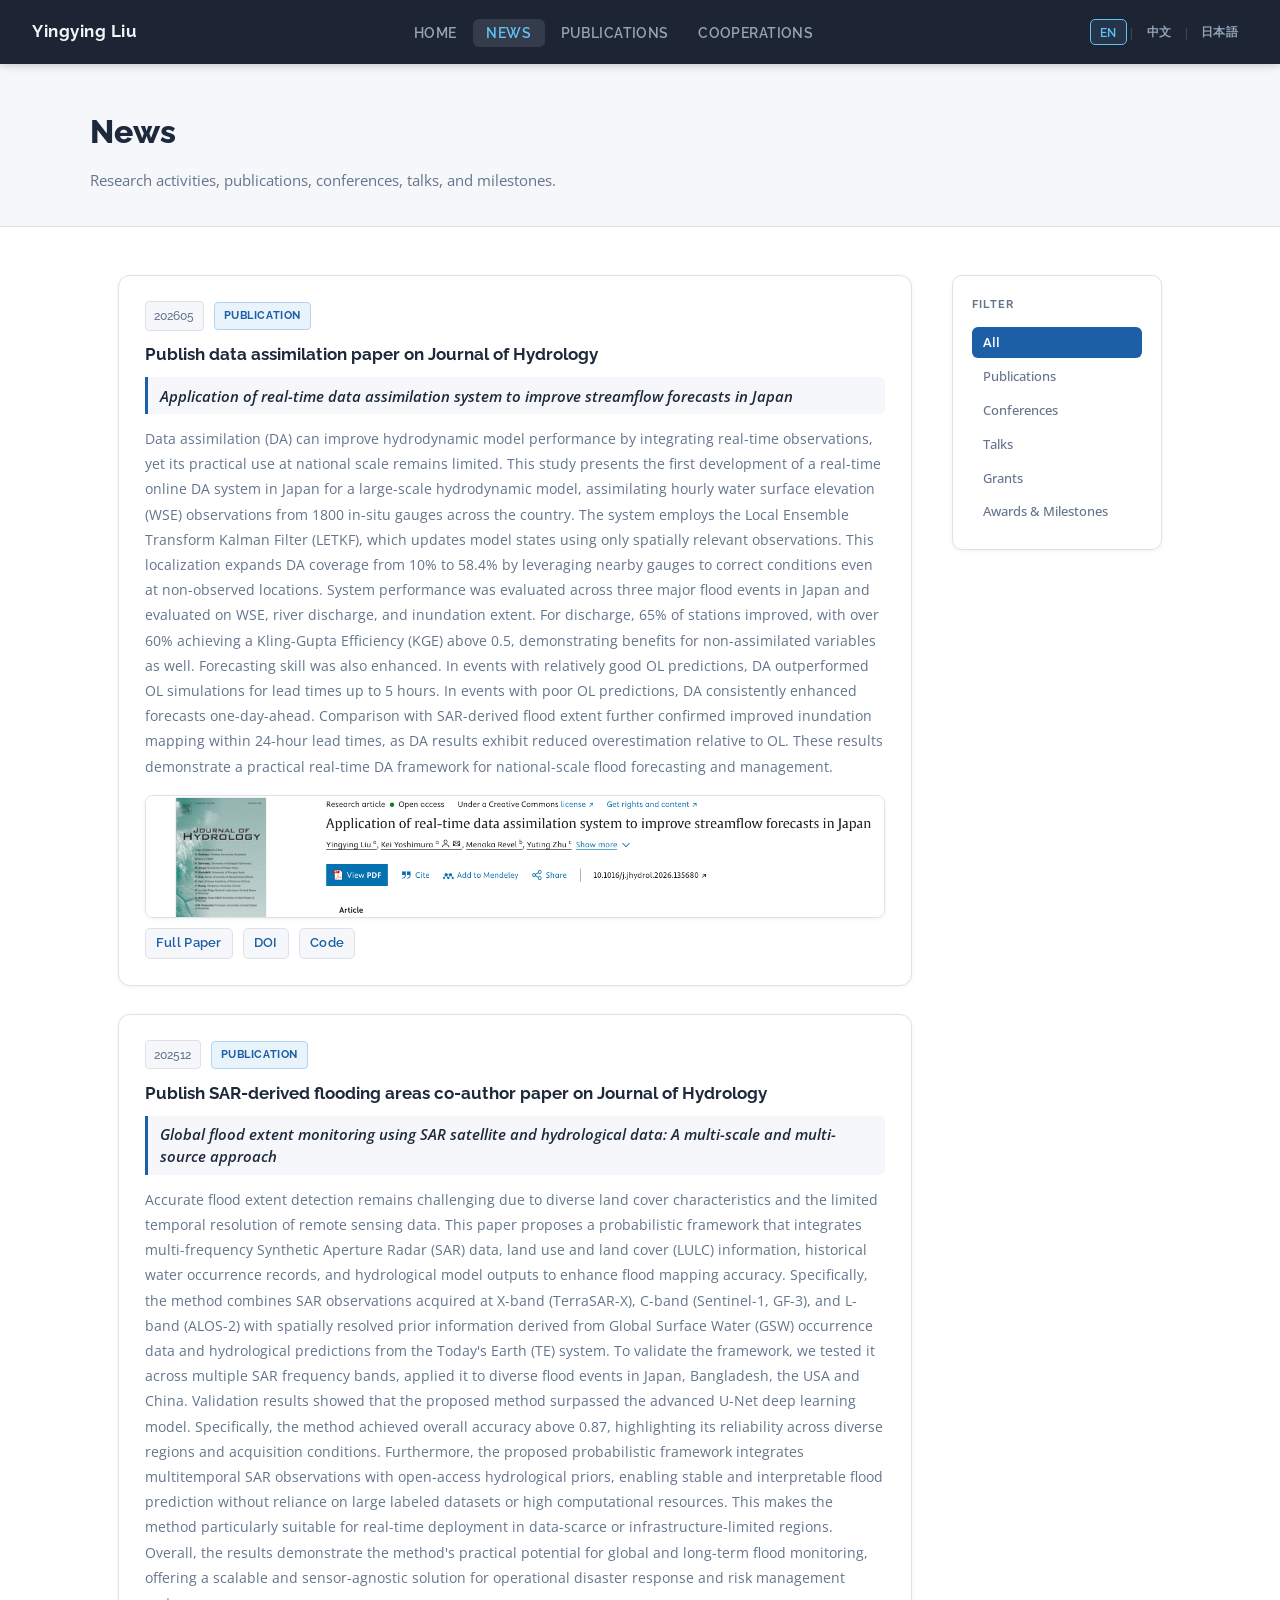
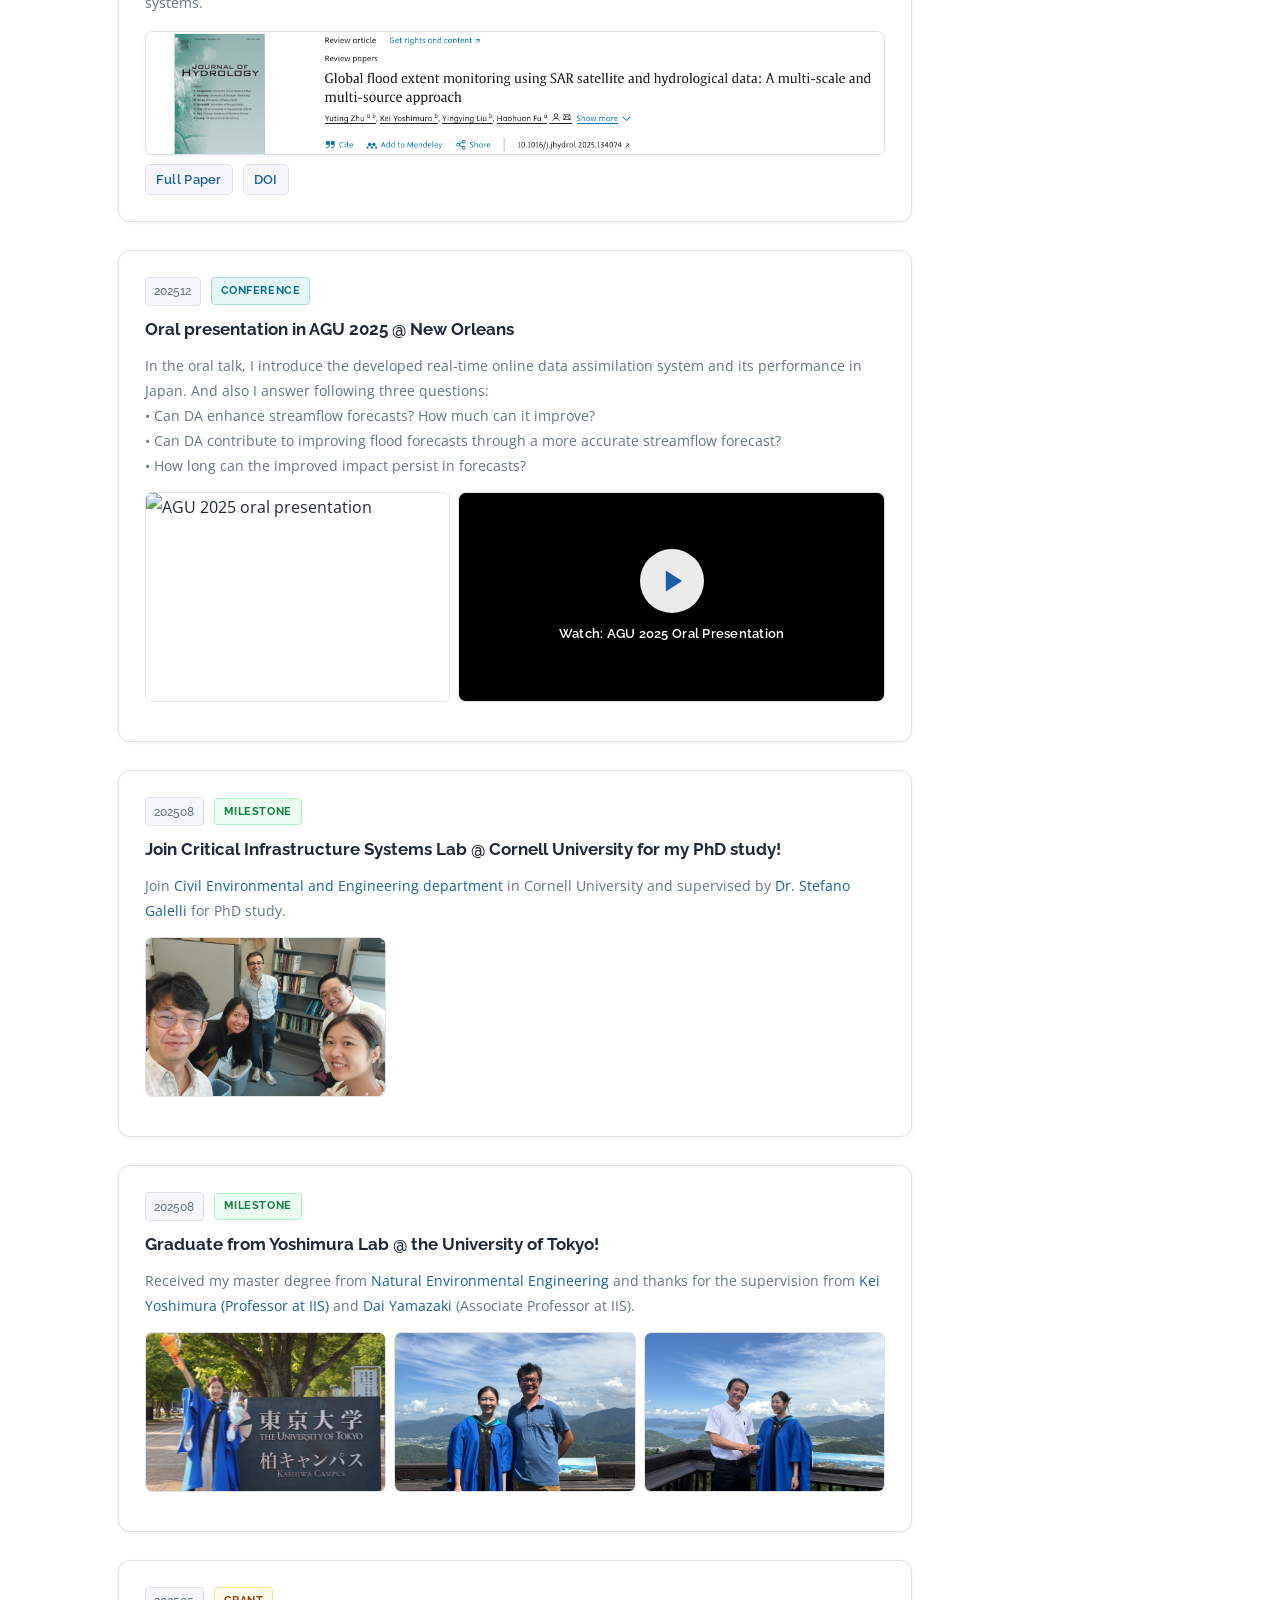
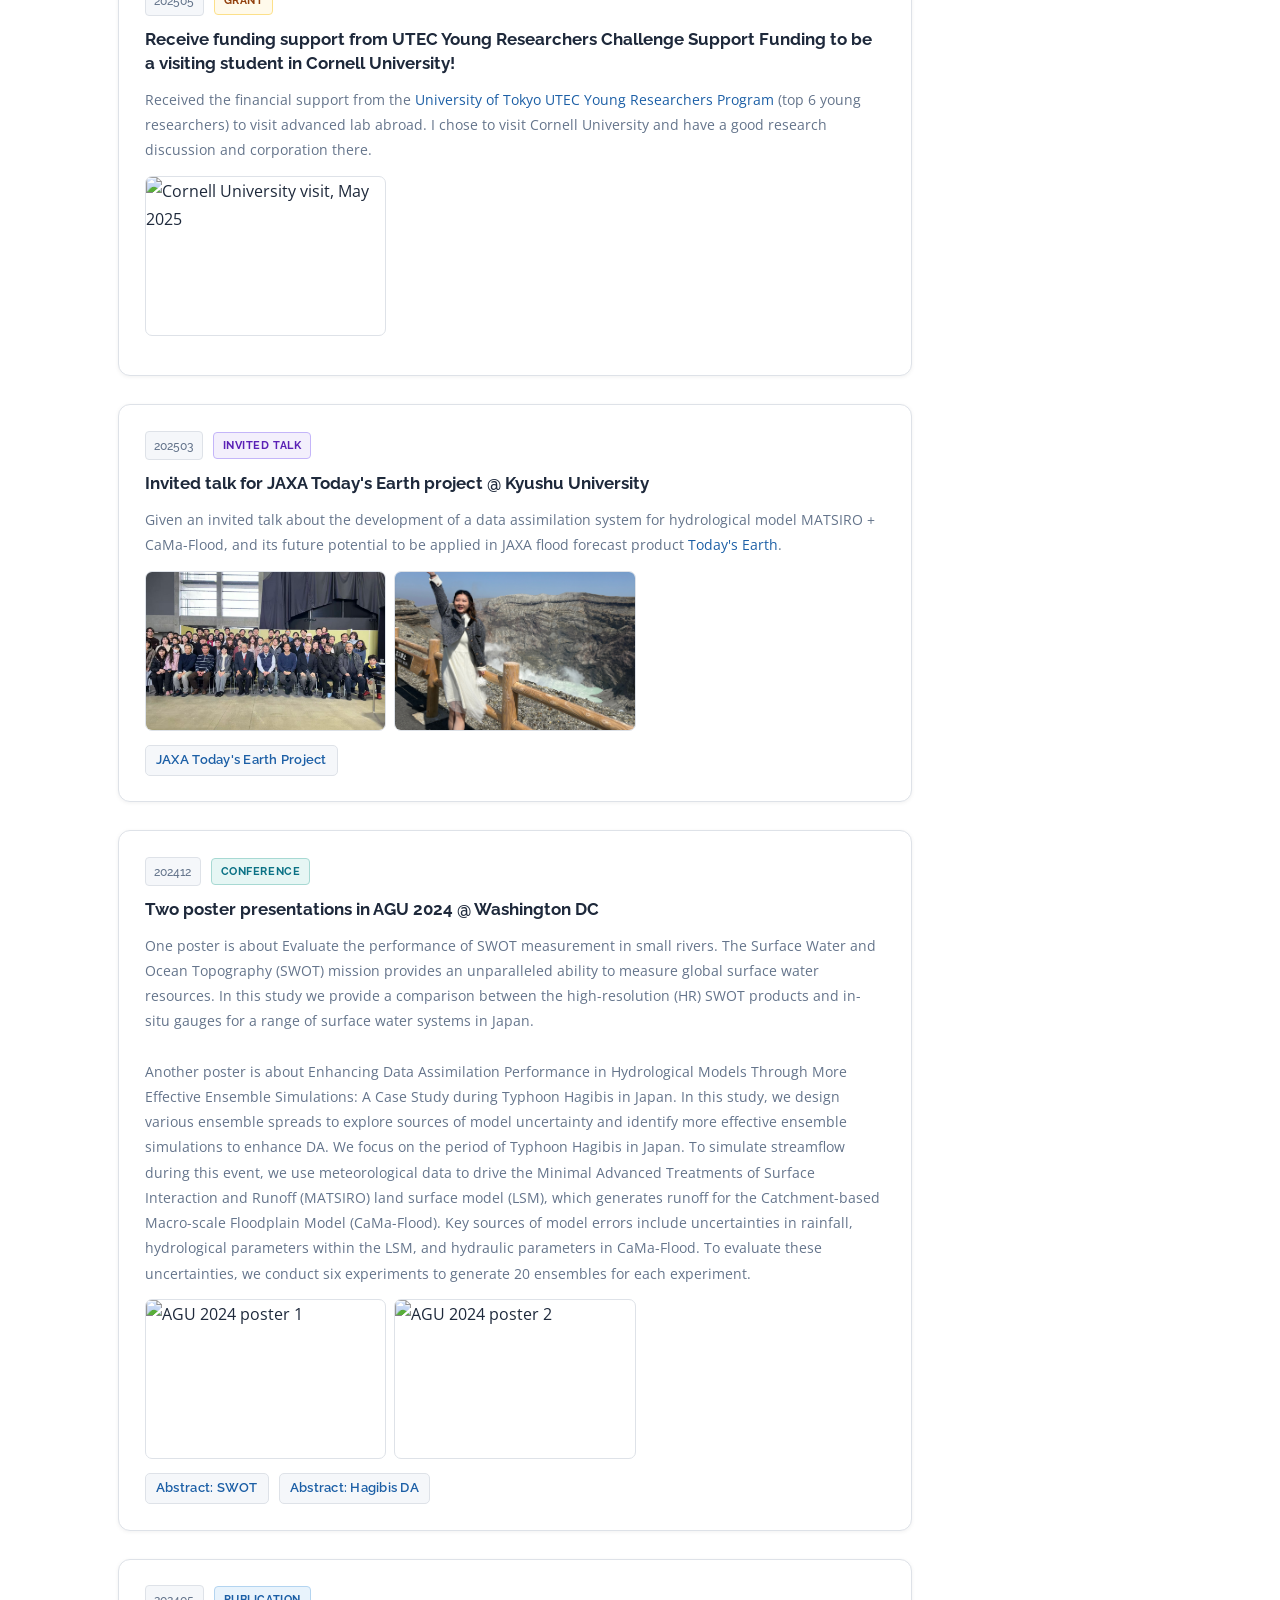
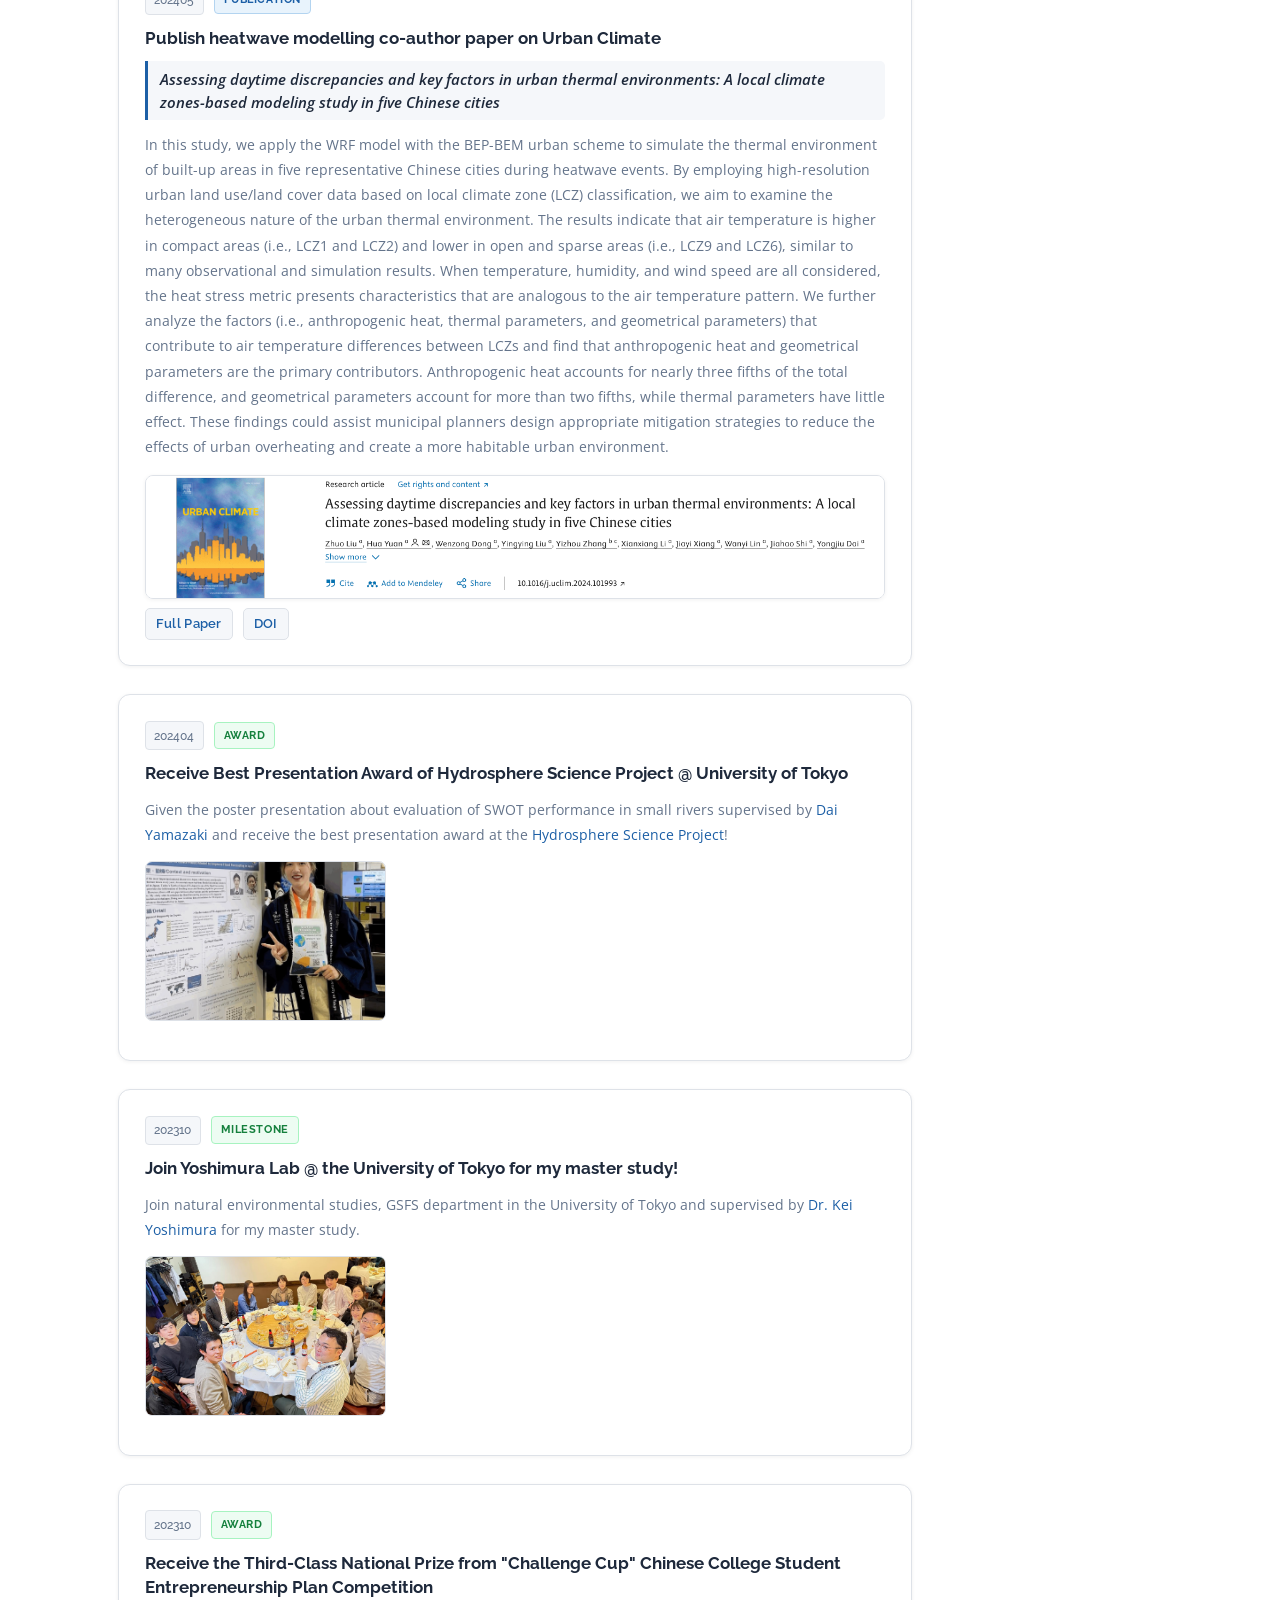
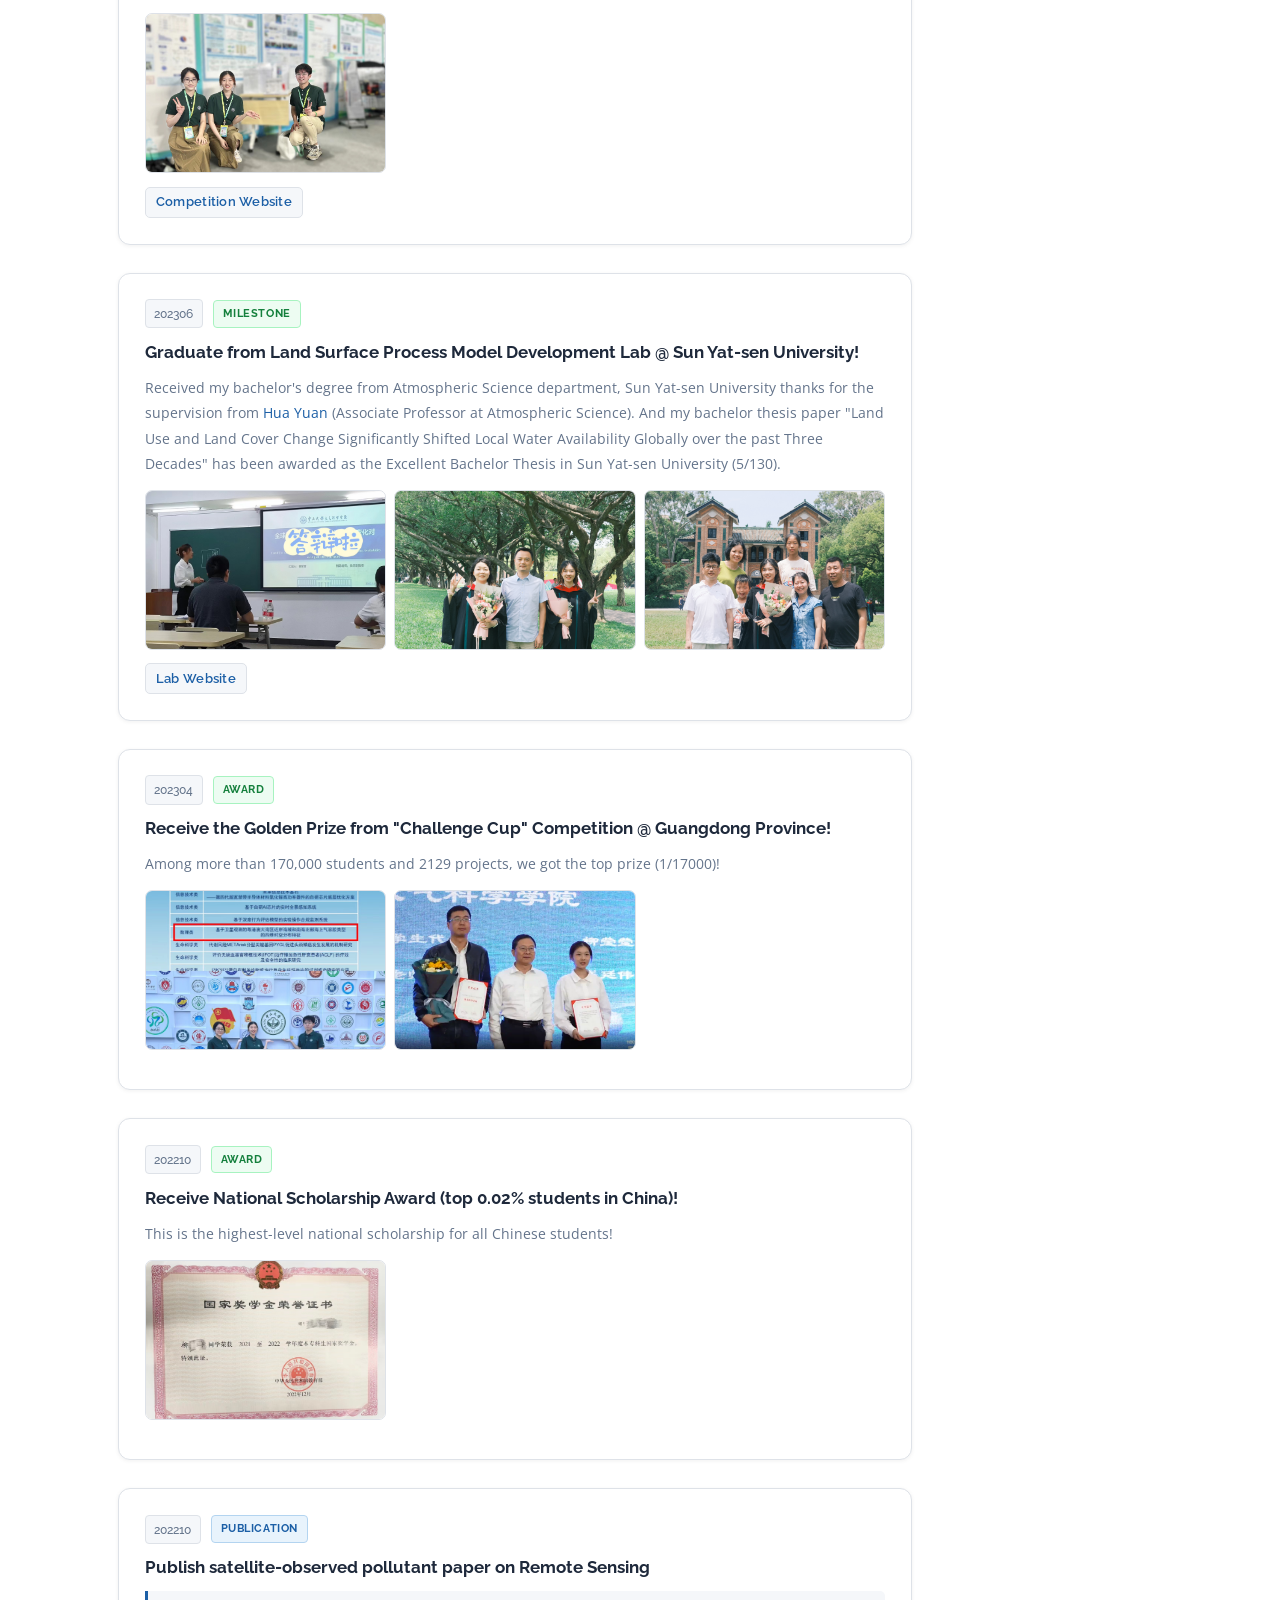
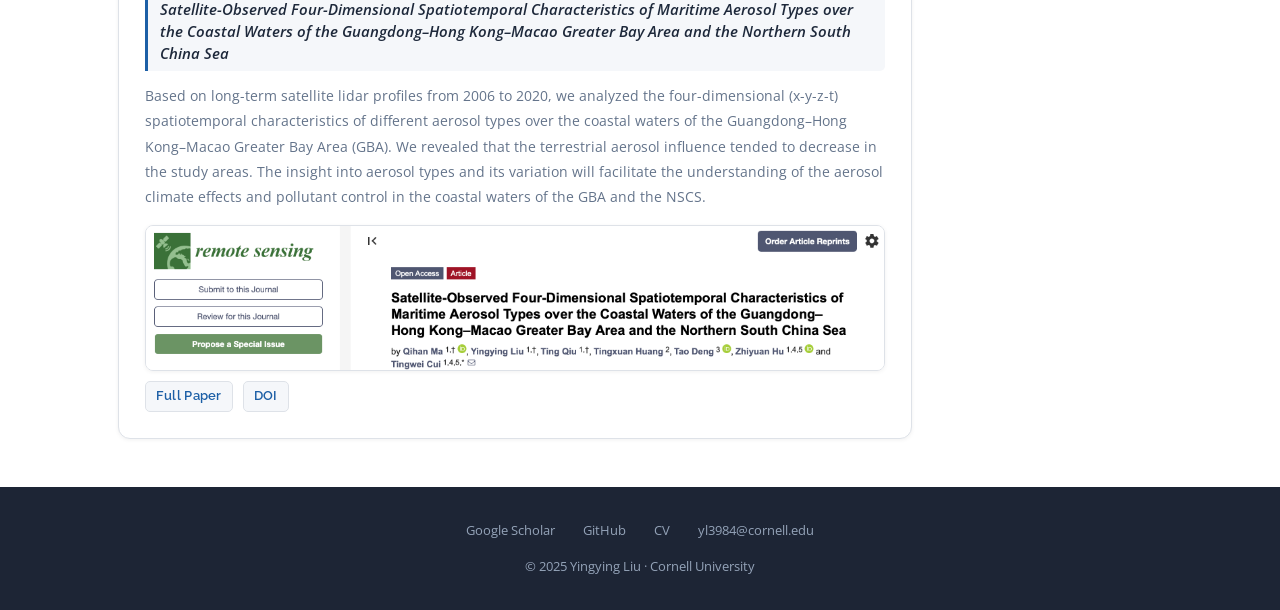
==== commit 79a8ddea: "Add hyperlinks from word doc, fix filter mobile order, fix hero background path - Add all (hyper: .." ====
--- a/news.html
+++ b/news.html
@@ -162,9 +162,9 @@
               <span class="lang-ja">コーネル大学 Critical Infrastructure Systems Lab にてPhD研究を開始！</span>
             </div>
             <div class="news-desc">
-              <span class="lang-en">Join Civil Environmental and Engineering department in Cornell University and supervised by Dr. Stefano Galelli for PhD study.</span>
-              <span class="lang-zh">加入康奈尔大学土木与环境工程系，在Stefano Galelli博士指导下开展博士研究。</span>
-              <span class="lang-ja">コーネル大学土木環境工学科に入学し、Stefano Galelli博士の指導のもとPhD研究を開始しました。</span>
+              <span class="lang-en">Join <a href="https://www.duffield.cornell.edu/cee/" target="_blank" rel="noopener">Civil Environmental and Engineering department</a> in Cornell University and supervised by <a href="https://galelli.cee.cornell.edu" target="_blank" rel="noopener">Dr. Stefano Galelli</a> for PhD study.</span>
+              <span class="lang-zh">加入康奈尔大学<a href="https://www.duffield.cornell.edu/cee/" target="_blank" rel="noopener">土木与环境工程系</a>，在<a href="https://galelli.cee.cornell.edu" target="_blank" rel="noopener">Stefano Galelli博士</a>指导下开展博士研究。</span>
+              <span class="lang-ja">コーネル大学<a href="https://www.duffield.cornell.edu/cee/" target="_blank" rel="noopener">土木環境工学科</a>に入学し、<a href="https://galelli.cee.cornell.edu" target="_blank" rel="noopener">Stefano Galelli博士</a>の指導のもとPhD研究を開始しました。</span>
             </div>
             <div class="news-photos">
               <img src="images/Stefano202508.jpg" alt="Cornell University, August 2025" />
@@ -183,9 +183,9 @@
               <span class="lang-ja">東京大学 芳村研究室を卒業！</span>
             </div>
             <div class="news-desc">
-              <span class="lang-en">Received my master degree from Natural Environmental Engineering and thanks for the supervision from Kei Yoshimura (Professor at IIS) and Dai Yamazaki (Associate Professor at IIS).</span>
-              <span class="lang-zh">在东京大学生产技术研究所芳村圭教授和山崎大副教授的联合指导下，获得自然环境工学硕士学位，谨表感谢。</span>
-              <span class="lang-ja">東京大学生産技術研究所の芳村圭教授・山崎大准教授のご指導のもと、自然環境工学の修士号を取得しました。心より感謝申し上げます。</span>
+              <span class="lang-en">Received my master degree from <a href="https://en.nenv.k.u-tokyo.ac.jp" target="_blank" rel="noopener">Natural Environmental Engineering</a> and thanks for the supervision from <a href="https://www.iis.u-tokyo.ac.jp/en/research/staff/kei-yoshimura/" target="_blank" rel="noopener">Kei Yoshimura (Professor at IIS)</a> and <a href="https://global-hydrodynamics.github.io" target="_blank" rel="noopener">Dai Yamazaki</a> (Associate Professor at IIS).</span>
+              <span class="lang-zh">在东京大学生产技术研究所<a href="https://www.iis.u-tokyo.ac.jp/en/research/staff/kei-yoshimura/" target="_blank" rel="noopener">芳村圭教授</a>和<a href="https://global-hydrodynamics.github.io" target="_blank" rel="noopener">山崎大副教授</a>的联合指导下，获得<a href="https://en.nenv.k.u-tokyo.ac.jp" target="_blank" rel="noopener">自然环境工学</a>硕士学位，谨表感谢。</span>
+              <span class="lang-ja"><a href="https://en.nenv.k.u-tokyo.ac.jp" target="_blank" rel="noopener">自然環境工学</a>の修士号を、東京大学生産技術研究所の<a href="https://www.iis.u-tokyo.ac.jp/en/research/staff/kei-yoshimura/" target="_blank" rel="noopener">芳村圭教授</a>・<a href="https://global-hydrodynamics.github.io" target="_blank" rel="noopener">山崎大准教授</a>のご指導のもとで取得しました。心より感謝申し上げます。</span>
             </div>
             <div class="news-photos">
               <img src="images/utokyo1.JPG" alt="University of Tokyo graduation 2025" />
@@ -206,9 +206,9 @@
               <span class="lang-ja">UTECの若手海外自由展開・研鑽支援プログラムに採択され、コーネル大学への訪問研究を実施！</span>
             </div>
             <div class="news-desc">
-              <span class="lang-en">Received the financial support from the University of Tokyo (top 6 young researchers) to visit advanced lab abroad. I chose to visit Cornell University and have a good research discussion and corporation there.</span>
-              <span class="lang-zh">作为东京大学6名优秀青年研究者之一获得资助，赴海外顶尖实验室访学。选择访问康奈尔大学，进行了深入的学术交流与合作研究。</span>
-              <span class="lang-ja">東京大学の若手研究者6名の一人として選出され、海外先端ラボへの訪問研究費を受給。コーネル大学を選び、充実した研究議論と共同研究を行いました。</span>
+              <span class="lang-en">Received the financial support from the <a href="https://www.ais.rcast.u-tokyo.ac.jp/ja/about/abroad/index.html" target="_blank" rel="noopener">University of Tokyo UTEC Young Researchers Program</a> (top 6 young researchers) to visit advanced lab abroad. I chose to visit Cornell University and have a good research discussion and corporation there.</span>
+              <span class="lang-zh">作为<a href="https://www.ais.rcast.u-tokyo.ac.jp/ja/about/abroad/index.html" target="_blank" rel="noopener">东京大学UTEC若手研究支援项目</a>6名优秀青年研究者之一获得资助，赴海外顶尖实验室访学。选择访问康奈尔大学，进行了深入的学术交流与合作研究。</span>
+              <span class="lang-ja"><a href="https://www.ais.rcast.u-tokyo.ac.jp/ja/about/abroad/index.html" target="_blank" rel="noopener">東京大学UTEC若手研究支援プログラム</a>に採択された6名の一人として、海外先端ラボへの訪問研究費を受給。コーネル大学を選び、充実した研究議論と共同研究を行いました。</span>
             </div>
             <div class="news-photos">
               <img src="images/cornell202505.jpg" alt="Cornell University visit, May 2025" />
@@ -227,13 +227,16 @@
               <span class="lang-ja">九州大学にてJAXA Today's Earth プロジェクトへの招待講演</span>
             </div>
             <div class="news-desc">
-              <span class="lang-en">Given an invited talk about the development of a data assimilation system for hydrological model MATSIRO + CAMA-Flood, and its future potential to be applied in JAXA flood forecast product Today's Earth.</span>
-              <span class="lang-zh">就MATSIRO+CaMa-Flood水文模型数据同化系统的开发及其在JAXA洪水预报产品Today's Earth中的潜在应用作特邀报告。</span>
-              <span class="lang-ja">MATSIRO＋CaMa-Floodモデルへのデータ同化システム開発と、JAXAの洪水予測プロダクト「Today's Earth」への応用可能性について招待講演を行いました。</span>
+              <span class="lang-en">Given an invited talk about the development of a data assimilation system for hydrological model MATSIRO + CaMa-Flood, and its future potential to be applied in JAXA flood forecast product <a href="https://www.eorc.jaxa.jp/water/map/index.html?area=japan" target="_blank" rel="noopener">Today's Earth</a>.</span>
+              <span class="lang-zh">就MATSIRO+CaMa-Flood水文模型数据同化系统的开发及其在JAXA洪水预报产品<a href="https://www.eorc.jaxa.jp/water/map/index.html?area=japan" target="_blank" rel="noopener">Today's Earth</a>中的潜在应用作特邀报告。</span>
+              <span class="lang-ja">MATSIRO＋CaMa-Floodモデルへのデータ同化システム開発と、JAXAの洪水予測プロダクト「<a href="https://www.eorc.jaxa.jp/water/map/index.html?area=japan" target="_blank" rel="noopener">Today's Earth</a>」への応用可能性について招待講演を行いました。</span>
             </div>
             <div class="news-photos">
               <img src="images/kyushu1.jpg" alt="Kyushu University invited talk" />
               <img src="images/kyushu2.jpg" alt="Kyushu University invited talk" />
+            </div>
+            <div class="news-links">
+              <a class="news-link" href="https://www.eorc.jaxa.jp/water/" target="_blank" rel="noopener">JAXA Today's Earth Project</a>
             </div>
           </article>
 
@@ -260,6 +263,10 @@
               <img src="images/AGU20241.jpg" alt="AGU 2024 poster 1" />
               <img src="images/AGU20242.jpg" alt="AGU 2024 poster 2" />
             </div>
+            <div class="news-links">
+              <a class="news-link" href="https://agu.confex.com/agu/agu24/meetingapp.cgi/Paper/1657817" target="_blank" rel="noopener">Abstract: SWOT</a>
+              <a class="news-link" href="https://ui.adsabs.harvard.edu/abs/2024AGUFMH13F.1075L/abstract" target="_blank" rel="noopener">Abstract: Hagibis DA</a>
+            </div>
           </article>
 
           <!-- ⑨ Urban Climate paper 202405 -->
@@ -302,9 +309,9 @@
               <span class="lang-ja">東京大学 水圏科学プロジェクト 最優秀発表賞を受賞</span>
             </div>
             <div class="news-desc">
-              <span class="lang-en">Given the poster presentation about evaluation of SWOT performance in small rivers supervised by Dai Yamazaki and receive the best presentation award!</span>
-              <span class="lang-zh">在山崎大副教授指导下就SWOT卫星小河流性能评估作墙报展示，荣获最佳演讲奖！</span>
-              <span class="lang-ja">山崎大准教授指導のもとSWOTの中小河川精度評価ポスターを発表し、最優秀発表賞を受賞！</span>
+              <span class="lang-en">Given the poster presentation about evaluation of SWOT performance in small rivers supervised by <a href="https://global-hydrodynamics.github.io" target="_blank" rel="noopener">Dai Yamazaki</a> and receive the best presentation award at the <a href="https://sites.google.com/view/ut-hydro-seminar" target="_blank" rel="noopener">Hydrosphere Science Project</a>!</span>
+              <span class="lang-zh">在<a href="https://global-hydrodynamics.github.io" target="_blank" rel="noopener">山崎大副教授</a>指导下就SWOT卫星小河流性能评估作墙报展示，在<a href="https://sites.google.com/view/ut-hydro-seminar" target="_blank" rel="noopener">水圏科学项目</a>中荣获最佳演讲奖！</span>
+              <span class="lang-ja"><a href="https://global-hydrodynamics.github.io" target="_blank" rel="noopener">山崎大准教授</a>指導のもとSWOTの中小河川精度評価ポスターを発表し、<a href="https://sites.google.com/view/ut-hydro-seminar" target="_blank" rel="noopener">水圏科学プロジェクト</a>にて最優秀発表賞を受賞！</span>
             </div>
             <div class="news-photos">
               <img src="images/Utokyo202404.jpg" alt="Best Presentation Award, University of Tokyo 2024" />
@@ -323,9 +330,9 @@
               <span class="lang-ja">東京大学 芳村研究室に入学し、修士研究を開始！</span>
             </div>
             <div class="news-desc">
-              <span class="lang-en">Join natural environmental studies, GSFS department in the University of Tokyo and supervised by Dr. Kei Yoshimura for my master study.</span>
-              <span class="lang-zh">加入东京大学新领域创成科学研究科自然环境学专攻，在芳村圭教授的指导下开展硕士研究。</span>
-              <span class="lang-ja">東京大学大学院新領域創成科学研究科自然環境学専攻に入学し、芳村圭教授のご指導のもと修士研究を開始しました。</span>
+              <span class="lang-en">Join natural environmental studies, GSFS department in the University of Tokyo and supervised by <a href="https://isotope.iis.u-tokyo.ac.jp/lab-members?lang=en" target="_blank" rel="noopener">Dr. Kei Yoshimura</a> for my master study.</span>
+              <span class="lang-zh">加入东京大学新领域创成科学研究科自然环境学专攻，在<a href="https://isotope.iis.u-tokyo.ac.jp/lab-members?lang=en" target="_blank" rel="noopener">芳村圭教授</a>的指导下开展硕士研究。</span>
+              <span class="lang-ja">東京大学大学院新領域創成科学研究科自然環境学専攻に入学し、<a href="https://isotope.iis.u-tokyo.ac.jp/lab-members?lang=en" target="_blank" rel="noopener">芳村圭教授</a>のご指導のもと修士研究を開始しました。</span>
             </div>
             <div class="news-photos">
               <img src="images/Yoshimura202308.JPG" alt="Joining Yoshimura Lab, University of Tokyo" />
@@ -346,6 +353,9 @@
             <div class="news-photos">
               <img src="images/Challenge1.JPG" alt="Challenge Cup award" />
             </div>
+            <div class="news-links">
+              <a class="news-link" href="https://www.tiaozhanbei.net" target="_blank" rel="noopener">Competition Website</a>
+            </div>
           </article>
 
           <!-- ⑬ Graduate SYSU 202306 -->
@@ -360,14 +370,17 @@
               <span class="lang-ja">中山大学 陸面過程モデル開発研究室を卒業！</span>
             </div>
             <div class="news-desc">
-              <span class="lang-en">Received my bachelor's degree from Atmospheric Science department, Sun Yat-sen University thanks for the supervision from Hua Yuan (Associate Professor at Atmospheric Science). And my bachelor thesis paper "Land Use and Land Cover Change Significantly Shifted Local Water Availability Globally over the past Three Decades" has been awarded as the Excellent Bachelor Thesis in Sun Yat-sen University (5/130).</span>
-              <span class="lang-zh">在中山大学大气科学系袁华副教授的指导下，获得大气科学学士学位。毕业论文《过去三十年土地利用/覆盖变化对全球局地水资源可用性的显著影响》荣获中山大学优秀毕业论文奖（130篇第5名）。</span>
-              <span class="lang-ja">中山大学大気科学系の袁華准教授のご指導のもと学士号を取得。卒業論文「過去30年間の土地利用・土地被覆変化が世界の局地的水利用可能量に与えた影響」が優秀卒業論文賞（130編中5位）を受賞しました。</span>
+              <span class="lang-en">Received my bachelor's degree from Atmospheric Science department, Sun Yat-sen University thanks for the supervision from <a href="https://scholar.google.com/citations?user=iDQ8G78AAAAJ&amp;hl=en" target="_blank" rel="noopener">Hua Yuan</a> (Associate Professor at Atmospheric Science). And my bachelor thesis paper "Land Use and Land Cover Change Significantly Shifted Local Water Availability Globally over the past Three Decades" has been awarded as the Excellent Bachelor Thesis in Sun Yat-sen University (5/130).</span>
+              <span class="lang-zh">在中山大学大气科学系<a href="https://scholar.google.com/citations?user=iDQ8G78AAAAJ&amp;hl=en" target="_blank" rel="noopener">袁华副教授</a>的指导下，获得大气科学学士学位。毕业论文《过去三十年土地利用/覆盖变化对全球局地水资源可用性的显著影响》荣获中山大学优秀毕业论文奖（130篇第5名）。</span>
+              <span class="lang-ja">中山大学大気科学系の<a href="https://scholar.google.com/citations?user=iDQ8G78AAAAJ&amp;hl=en" target="_blank" rel="noopener">袁華准教授</a>のご指導のもと学士号を取得。卒業論文「過去30年間の土地利用・土地被覆変化が世界の局地的水利用可能量に与えた影響」が優秀卒業論文賞（130編中5位）を受賞しました。</span>
             </div>
             <div class="news-photos">
               <img src="images/Hua1.JPG" alt="Graduation Sun Yat-sen University" />
               <img src="images/Hua2.JPG" alt="Graduation Sun Yat-sen University" />
               <img src="images/Hua3.jpg" alt="Graduation Sun Yat-sen University" />
+            </div>
+            <div class="news-links">
+              <a class="news-link" href="http://globalchange.bnu.edu.cn/home" target="_blank" rel="noopener">Lab Website</a>
             </div>
           </article>
 
--- a/assets/css/news.css
+++ b/assets/css/news.css
@@ -269,6 +269,7 @@
     gap: 0.4rem;
     padding: 0.85rem;
     margin-bottom: 0.5rem;
+    order: -1;
   }
   .filter-title { width: 100%; margin-bottom: 0.1rem; }
   .filter-btn { width: auto; }
